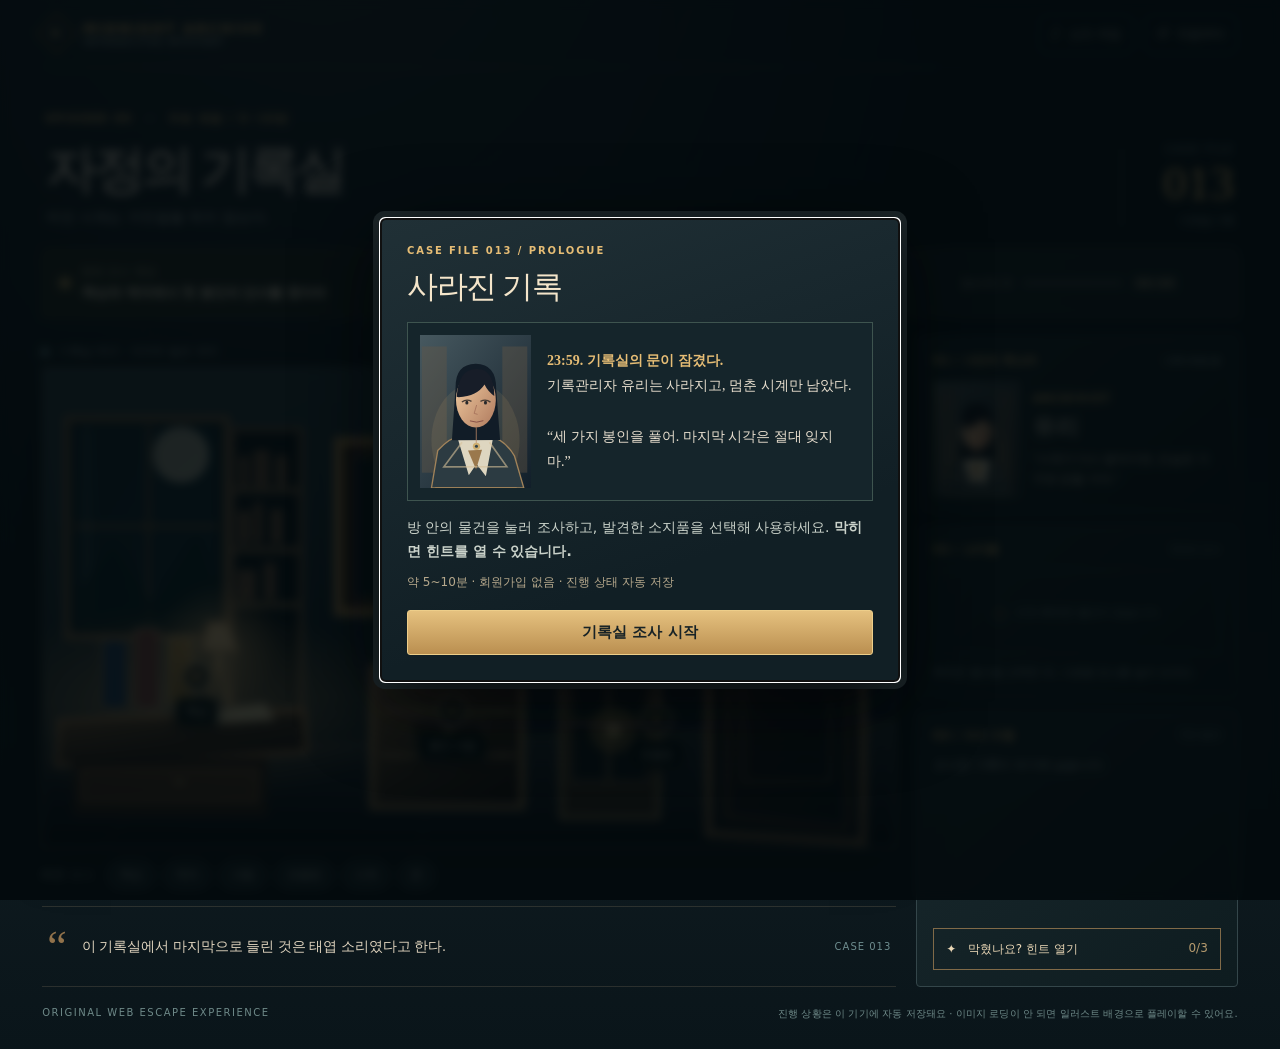
==== escape-playtest/index.html @ 30de6fba "Add isolated Midnight Archive escape-room public playtest" ====
<!doctype html>
<html lang="ko">
<head>
  <meta charset="utf-8">
  <meta name="viewport" content="width=device-width, initial-scale=1, viewport-fit=cover">
  <meta name="theme-color" content="#0b171d">
  <meta name="description" content="자정의 기록실 - 한국어 포인트 앤 클릭 미스터리 방탈출 웹게임 체험판">
  <title>자정의 기록실 | 0화 · 사라진 기록</title>
  <style>:root{--bg:#0b171d;--panel:#101e24;--panel2:#15262c;--line:#34464a;--line2:rgba(224,193,139,.21);--amber:#e6bd75;--amber2:#a47b44;--bone:#e7ddc9;--muted:#96a6a9;--red:#ac6352;--teal:#9abfbd;--serif:"Iowan Old Style","Noto Serif KR","Nanum Myeongjo",Georgia,serif;--sans:-apple-system,BlinkMacSystemFont,"Apple SD Gothic Neo","Noto Sans KR",system-ui,sans-serif}
*{box-sizing:border-box}html{background:var(--bg)}body{min-height:100vh;background:radial-gradient(ellipse at 25% -20%,#22303a 0%,transparent 50%),linear-gradient(180deg,#0b171d,#101c21 70%,#0a151a);color:var(--bone);font-family:var(--sans);margin:0;font-size:15px}button,input{font:inherit}button{cursor:pointer;-webkit-tap-highlight-color:transparent}button:focus-visible,input:focus-visible{outline:2px solid var(--amber);outline-offset:3px}button:disabled{opacity:.55;cursor:not-allowed}img{max-width:100%}a{color:var(--amber)}.game-shell{max-width:1510px;padding:0 clamp(14px,3.3vw,44px) 28px;margin:auto}.topbar{height:68px;display:flex;align-items:center;justify-content:space-between;border-bottom:1px solid rgba(220,190,141,.16)}.brand{display:flex;align-items:center;gap:12px;color:var(--amber);letter-spacing:.18em;font-weight:650;font-size:13px}.sigil{display:grid;place-items:center;width:29px;height:29px;border:1px solid var(--amber2);transform:rotate(45deg);font-size:17px}.sigil::first-letter{transform:rotate(-45deg)}.brand-text small{display:block;letter-spacing:.25em;font-size:8px;color:#9eaba9;margin-top:2px}.top-actions{display:flex;gap:10px}.quiet{color:#b2b5af;border:1px solid #32464b;background:transparent;border-radius:7px;padding:10px 12px}.quiet:hover{border-color:var(--amber2);color:#f5e6cb}.top-icon{font-size:14px}.top-icon span{margin-left:4px;font-size:12px}.headline{display:flex;justify-content:space-between;align-items:flex-end;padding:34px 4px 22px;gap:16px}.eyebrow,.tiny-label{font-size:10px;letter-spacing:.2em;color:var(--amber);font-weight:750}.eyebrow span{padding:0 7px;color:#6f7d7f}.headline h1{font:400 clamp(33px,4.1vw,56px)/1.28 var(--serif);letter-spacing:-.075em;margin:7px 0 6px;color:#f1e6d5}.subtitle{color:#adb6b4;letter-spacing:.02em;margin:0;font-size:14px}.case-id{min-width:113px;text-align:right;border-left:1px solid rgba(222,189,135,.25);padding-left:20px;line-height:1}.case-id span{display:block;letter-spacing:.2em;font-size:10px;color:var(--muted)}.case-id strong{font:400 47px/1 var(--serif);color:var(--amber);display:block;margin:5px 0}.case-id small{color:var(--muted);font-size:10px}.mission-bar{min-height:68px;border:1px solid rgba(222,188,129,.22);display:flex;justify-content:space-between;align-items:center;padding:13px 18px;gap:15px;background:linear-gradient(95deg,#283027cf,#17262bd1);border-radius:8px 8px 0 0}.mission-copy{display:flex;align-items:center;gap:13px}.pulse-dot{display:block;width:8px;height:8px;background:var(--amber);border-radius:50%;box-shadow:0 0 0 5px rgba(230,189,117,.12)}.mission-label{display:block;color:#c2b69e;letter-spacing:.1em;font-size:10px;margin-bottom:4px}.mission-copy strong{font-size:13px;font-weight:600;color:#ebdfcb}.progress-group{display:flex;gap:12px;align-items:center;min-width:258px;font-size:11px;color:#c7c3b7}.track{width:100px;height:4px;border-radius:4px;background:#455350;overflow:hidden}.track>div{height:100%;width:0;background:linear-gradient(90deg,#ad966d,#eac785);transition:width .6s}.timer{font:500 14px/1 var(--sans);font-variant-numeric:tabular-nums;color:#e0c99e}.game-layout{display:grid;grid-template-columns:minmax(0,1.86fr) minmax(280px,.7fr);gap:20px;margin-top:19px}.room-column{min-width:0}.room-topline{height:31px;display:flex;align-items:center;justify-content:space-between;letter-spacing:.04em;font-size:11px;color:#a0b2b1}.status-eye{display:inline-block;width:6px;height:6px;border-radius:100%;background:#83a6ab;margin-right:6px;box-shadow:0 0 7px #86b5b7}.desktop-hint{font-size:10px;color:#819293}.mobile-pan{display:none}.scene-viewport{width:100%;overflow:hidden;border:1px solid #56605a;box-shadow:0 16px 45px rgba(0,0,0,.27);background:#111b22;position:relative}.scene-canvas{width:100%;aspect-ratio:16/9;position:relative;background:#1e2c33}.room-art{width:100%;height:100%;object-fit:cover;display:block;filter:saturate(.86) contrast(1.03)}.scene-vignette{position:absolute;inset:0;background:linear-gradient(0deg,rgba(5,10,15,.30),transparent 27%),radial-gradient(ellipse at 50% 45%,transparent 36%,rgba(6,11,16,.24) 100%);pointer-events:none}.hotspot{position:absolute;left:var(--x);top:var(--y);transform:translate(-50%,-50%);display:flex;flex-direction:column;align-items:center;gap:8px;padding:10px;border:none;background:transparent;color:#fff;filter:drop-shadow(0 3px 6px #0a141a);min-width:78px}.hotspot-ring{display:block;width:27px;height:27px;border:1px solid rgba(255,243,212,.9);background:rgba(25,30,29,.5);box-shadow:0 0 0 6px rgba(230,189,117,.12),0 0 12px rgba(252,211,142,.27);border-radius:50%;position:relative;transition:all .2s}.hotspot-ring:after{content:"";position:absolute;inset:9px;border-radius:50%;background:var(--amber)}.hotspot:hover .hotspot-ring,.hotspot:focus-visible .hotspot-ring{transform:scale(1.18);box-shadow:0 0 0 9px rgba(230,189,117,.19),0 0 25px rgba(252,211,142,.3)}.hotspot-label{background:rgba(6,20,23,.86);color:#f1e6d5;border:1px solid rgba(224,194,153,.34);white-space:nowrap;border-radius:3px;padding:5px 9px;font-size:11px;letter-spacing:-.015em}.hotspot.solved .hotspot-ring:after{background:#8dc9b3}.hotspot.solved .hotspot-ring{border-color:#bce1c6}.quicklook{display:flex;align-items:center;gap:12px;padding:11px 0 3px;flex-wrap:wrap}.quicklook-title{font-size:11px;color:#91a5a4;letter-spacing:.08em;white-space:nowrap}.quick-buttons{display:flex;flex-wrap:wrap;gap:6px}.quick-buttons button{background:#1c2b31;border:1px solid #36494b;color:#c9d0c5;font-size:11px;padding:7px 13px;border-radius:30px}.quick-buttons button:hover,.quick-buttons button:focus-visible{background:#273b3e;color:var(--amber);border-color:#b39462}.narration{min-height:81px;margin-top:13px;border-top:1px solid rgba(209,180,135,.16);border-bottom:1px solid rgba(209,180,135,.16);display:flex;align-items:center;gap:15px;padding:14px 5px}.narration-symbol{font:44px var(--serif);align-self:center;color:#91724b;line-height:1}.narration p{flex:1;line-height:1.6;margin:0;font:14px/1.7 var(--serif);color:#e0d4be}.narration-tail{font-size:10px;color:#6e8d8f;letter-spacing:.1em;white-space:nowrap}.sidebar{display:flex;flex-direction:column;gap:12px;min-width:0}.side-card{border:1px solid var(--line);background:linear-gradient(140deg,rgba(26,42,47,.92),rgba(14,28,32,.92));padding:16px;border-radius:4px}.side-card-heading{display:flex;justify-content:space-between;align-items:center;gap:8px;color:var(--amber);font-size:11px;font-weight:650;letter-spacing:.06em;margin-bottom:13px}.side-card-heading>span:last-child{font-weight:400;font-size:10px;letter-spacing:0;color:#7f9697}.redacted{text-decoration:line-through}.portrait-row{display:flex;gap:13px;align-items:center}.portrait-row img{width:95px;height:115px;object-fit:cover;object-position:center 25%;border:1px solid #4b5e5a;filter:sepia(.12)}.portrait-copy{min-width:0}.portrait-copy h2{font:400 23px var(--serif);margin:5px 0 8px}.portrait-copy p{font:12px/1.6 var(--serif);margin:0;color:#c5bfaf}.inventory-slots{display:grid;grid-template-columns:repeat(3,minmax(0,1fr));gap:8px;min-height:84px}.empty-inventory{grid-column:1/-1;border:1px dashed #354950;min-height:64px;display:flex;align-items:center;justify-content:center;gap:8px;color:#7a9694;font-size:11px}.empty-inventory span{font-size:20px;color:#876f51}.item-card{min-height:75px;border-radius:3px;border:1px solid #425654;background:linear-gradient(135deg,#27383b,#192a31);color:#dbd5c4;display:flex;flex-direction:column;align-items:center;justify-content:center;gap:5px;padding:7px 4px;transition:.2s}.item-card.selected{background:linear-gradient(135deg,#5b4930,#3b352c);border-color:#deb66d;box-shadow:inset 0 0 0 1px #deb66d55}.item-card.used{opacity:.68}.item-icon{font-size:24px;line-height:1}.item-title{font-size:10px;white-space:nowrap;overflow:hidden;text-overflow:ellipsis;max-width:100%}.side-hint{font-size:11px;color:#8fa2a1;margin:11px 0 0;line-height:1.5}.notes-card{flex:1;display:flex;flex-direction:column}.notes-list{min-height:65px;max-height:190px;overflow-y:auto}.notes-list p{font-size:12px;line-height:1.6;margin:0 0 7px;color:#aeb8b3}.notes-list .note-line{display:flex;gap:6px;padding:6px 0;border-bottom:1px solid #283e40}.note-line>span{color:#d5ad6d}.empty-note{font-style:italic}.side-button{width:100%;background:transparent;color:#ead7b6;border:1px solid #806a48;font-size:12px;min-height:42px;text-align:left;padding:0 12px;margin-top:auto}.side-button:hover{background:#493f2d}.side-button span{float:right;color:#b69b6e}.bottom-note{display:flex;justify-content:space-between;gap:14px;color:#6e8988;font-size:10px;margin-top:20px;letter-spacing:.01em}.bottom-note span:first-child{white-space:nowrap;letter-spacing:.15em}.modal-shade{position:fixed;inset:0;z-index:30;background:rgba(2,8,11,.81);backdrop-filter:blur(5px);display:grid;place-items:center;padding:18px;animation:shading .17s ease-out}.modal-panel{position:relative;max-height:min(90vh,850px);overflow-y:auto;width:min(520px,100%);background:linear-gradient(160deg,#203036,#111f25 70%);border:1px solid #806b4b;box-shadow:0 20px 80px #020405c9,0 0 0 7px #1d272a;border-radius:5px;padding:26px}.modal-close{position:absolute;top:13px;right:14px;border:1px solid #50605d;background:#14242a;color:#e7dece;width:32px;height:32px;border-radius:3px;font-size:18px}.modal-kicker{color:var(--amber);font-size:10px;letter-spacing:.19em;text-transform:uppercase;font-weight:700;padding-right:30px}.modal-panel h2{font:400 31px/1.3 var(--serif);margin:11px 0 13px;color:#f4e5ca;letter-spacing:-.045em}.modal-body{line-height:1.75;font-size:14px;color:#cad2ca}.modal-body p{margin:9px 0}.modal-feature{border:1px solid #55615c;overflow:hidden;margin:14px 0 16px;background:#17252a;max-height:200px}.modal-feature img{width:100%;height:180px;object-fit:cover;display:block}.modal-text-art{margin:17px 0;border:1px solid rgba(223,191,139,.26);background:linear-gradient(140deg,#3b3c31,#182a2f);padding:18px}.code-strip{display:flex;gap:10px;align-items:center;justify-content:center;flex-wrap:wrap;margin:12px 0}.book{height:100px;width:66px;border-radius:3px 7px 7px 3px;box-shadow:inset -8px 0 #0003,3px 4px 6px #0006;display:flex;flex-direction:column;align-items:center;justify-content:center;gap:7px;color:#fff;font-weight:700}.book span{font-family:var(--serif);font-size:29px}.book small{font-size:12px}.book.blue{background:linear-gradient(95deg,#163a69,#315d8a)}.book.red{background:linear-gradient(95deg,#713d3a,#a36058)}.book.gold{background:linear-gradient(95deg,#9e7536,#c69b58)}.order-stamps{display:flex;justify-content:center;gap:14px;padding:8px 0}.order-stamps i{display:grid;place-items:center;border-radius:50%;width:62px;height:62px;border:3px double #ebce9e;background:#1b2e31;font-style:normal;color:#fff;font-size:24px}.order-stamps .stamp-blue{color:#83b4d8}.order-stamps .stamp-red{color:#d88d80}.order-stamps .stamp-gold{color:#efc778}.order-stamps strong{align-self:center;color:#d6b578}.evidence-line{font:18px/1.7 var(--serif);text-align:center;padding:15px 12px;border-left:2px solid #aa8453;margin:12px 0;background:#2b302b}.evidence-line em{font-style:normal;color:var(--amber)}.keypad-screen{padding:12px;background:#0b181c;border:1px solid #4a5e59;text-align:center;letter-spacing:.5em;font:30px/1 var(--sans);color:var(--amber);margin:19px auto;width:230px;font-variant-numeric:tabular-nums}.keypad{display:grid;grid-template-columns:repeat(3,70px);justify-content:center;gap:9px;margin:13px 0}.keypad button{height:53px;background:#243238;border:1px solid #4c5f5d;color:#f2e2bf;font:18px var(--sans);border-radius:3px}.keypad button:hover{background:#39483f;border-color:#ad956d}.keypad .key-secondary{color:#b6a48b;font-size:13px}.action-row{display:flex;gap:9px;margin-top:18px;flex-wrap:wrap}.action{background:linear-gradient(180deg,#e5c17f,#ba8f50);border:1px solid #edce8a;color:#182326;padding:12px 16px;border-radius:3px;font-weight:750;min-height:43px;flex:1}.action.secondary{background:transparent;color:#ead7b6;border-color:#8b7657;font-weight:500}.action:hover{filter:brightness(1.1)}.small-notice{font-size:12px;color:#b6a88c;line-height:1.6}.puzzle-feedback{min-height:27px;margin-top:13px;color:#df9588;font-size:13px;text-align:center}.clock-face{width:152px;height:152px;border-radius:100%;background:radial-gradient(#3f4640,#182629);margin:12px auto 14px;border:9px ridge #a58a58;display:grid;place-items:center;box-shadow:0 6px 20px #05090ac9}.clock-time{font:32px var(--serif);color:#f6e1af;font-variant-numeric:tabular-nums}.clock-controls{display:flex;gap:10px;justify-content:center}.clock-control{display:grid;grid-template-columns:38px 67px 38px;align-items:center;text-align:center;gap:5px;color:#dbcaae}.clock-control button{height:37px;border:1px solid #5f6559;background:#24363b;color:#f0d7a7;border-radius:3px}.clock-control label{display:block;font-size:11px;color:#b3bcb3}.badge-success{display:inline-block;background:#244e41;border:1px solid #688c78;color:#c8e3d0;padding:5px 10px;font-size:11px}.toast{position:fixed;z-index:60;bottom:clamp(12px,3vw,34px);left:50%;transform:translate(-50%,20px);opacity:0;pointer-events:none;max-width:90vw;padding:12px 18px;border:1px solid #d3b37a;background:#222f2e;color:#f5ead3;font-size:13px;box-shadow:0 10px 32px #0008;transition:opacity .25s,transform .25s;border-radius:4px;text-align:center}.toast.shown{opacity:1;transform:translate(-50%,0)}.intro-cover{display:flex;gap:16px;align-items:center;border:1px solid #3e544f;background:#15252b;padding:12px;margin:14px 0}.intro-cover img{width:111px;height:153px;object-fit:cover}.intro-cover p{margin:0;font:14px/1.8 var(--serif);color:#e7dece}.intro-cover strong{color:var(--amber)}.finish-hero{height:190px;width:100%;object-fit:cover;border:1px solid #7d6849}.finish-stats{display:flex;justify-content:space-around;border:1px solid #4d5e53;margin-top:15px;padding:17px 5px;gap:6px}.finish-stats div{text-align:center}.finish-stats strong{font:25px var(--serif);color:#efcf90;display:block}.finish-stats span{font-size:11px;color:#a4b8ae}.spark{position:fixed;top:-12px;width:7px;height:14px;background:#d8b777;z-index:99;pointer-events:none;animation:fall 2.4s linear forwards}@keyframes fall{from{transform:translateY(-20px) rotate(10deg);opacity:1}to{transform:translateY(105vh) rotate(480deg);opacity:0}}@keyframes shading{from{opacity:0}to{opacity:1}}
@media(max-width:1100px){.game-layout{grid-template-columns:1fr;gap:10px}.sidebar{display:grid;grid-template-columns:repeat(3,minmax(0,1fr))}.side-card{min-height:184px}.portrait-row{display:block}.portrait-row img{width:75px;height:82px;float:left;margin-right:9px}.notes-card .notes-list{max-height:120px}.side-button{margin-top:10px}.inventory-slots{grid-template-columns:repeat(2,minmax(0,1fr))}.mission-bar{padding:10px 13px}}
@media(max-width:680px){.game-shell{padding:0 12px 24px}.topbar{height:56px}.brand{font-size:10px;letter-spacing:.1em;gap:9px}.brand-text small{font-size:7px}.sigil{width:23px;height:23px}.quiet{padding:8px}.top-icon span{display:none}.headline{padding:22px 3px 17px}.headline h1{font-size:37px}.subtitle{font-size:12px}.case-id{min-width:65px;padding-left:9px}.case-id strong{font-size:35px}.case-id span{font-size:8px}.case-id small{font-size:9px}.mission-bar{align-items:flex-start;flex-wrap:wrap}.progress-group{width:100%;min-width:0;justify-content:flex-end;gap:9px}.track{flex:1}.mission-copy strong{font-size:12px}.room-topline{font-size:10px;padding-bottom:5px}.mobile-pan{display:block;text-align:right;max-width:44%;font-size:9px;color:var(--amber)}.desktop-hint{display:none}.scene-viewport{overflow-x:auto;overscroll-behavior-x:contain;scrollbar-color:#786445 #263438}.scene-canvas{width:780px;min-width:780px}.hotspot-label{font-size:11px}.quicklook{align-items:flex-start}.quick-buttons{gap:5px}.quick-buttons button{padding:7px 10px}.narration p{font-size:13px}.narration-tail{display:none}.sidebar{display:block}.side-card{margin-top:11px;min-height:0}.portrait-row{display:flex}.portrait-row img{width:81px;height:93px;float:none;margin-right:0}.inventory-slots{grid-template-columns:repeat(4,minmax(0,1fr));min-height:68px}.item-card{min-height:69px}.modal-panel{padding:21px 18px;max-height:92vh}.modal-panel h2{font-size:27px}.intro-cover img{width:90px;height:126px}.bottom-note{display:block;font-size:10px;line-height:1.8}.bottom-note span{display:block}.hotspot{min-width:75px}}
@media(max-width:370px){.headline h1{font-size:33px}.case-id strong{font-size:31px}.quicklook-title{display:none}.clock-control{grid-template-columns:30px 45px 30px}.clock-controls{gap:3px}.clock-control button{height:32px}}
@media(prefers-reduced-motion:reduce){*,*:before,*:after{transition:none!important;animation:none!important}}
</style>
</head>
<body>
 <div id="app" class="game-shell">
  <header class="topbar">
   <div class="brand"><span class="sigil">✳</span><span class="brand-text">MIDNIGHT ARCHIVE <small>INTERACTIVE MYSTERY</small></span></div>
   <div class="top-actions">
    <button class="quiet top-icon" id="sound-toggle" title="효과음 켜기/끄기" aria-label="효과음 켜기/끄기">♪ <span>소리 켜짐</span></button>
    <button class="quiet top-icon" id="restart-btn" title="처음부터" aria-label="처음부터 다시 하기">↺ <span>처음부터</span></button>
   </div>
  </header>
  <main>
   <div class="headline">
    <div class="heading-copy"><p class="eyebrow">EPISODE 00 <span>—</span> 무료 체험 / 5~10분</p><h1>자정의 기록실</h1><p class="subtitle">꺼진 시계는 거짓말을 하지 않는다.</p></div>
    <div class="case-id"><span>CASE FILE</span><strong>013</strong><small>미해결 기록</small></div>
   </div>
   <div class="mission-bar"><div class="mission-copy"><span class="pulse-dot"></span><div><span class="mission-label">현재 조사 목표</span><strong id="mission">책상과 액자에서 첫 봉인의 단서를 찾아라</strong></div></div><div class="progress-group"><span id="stage-progress">조사 0 / 3</span><div class="track"><div id="track-fill"></div></div><span id="timer" class="timer">00:00</span></div></div>
   <section class="game-layout" aria-label="탐색 화면">
    <div class="room-column">
     <div class="room-topline"><span><i class="status-eye"></i> 기록실 013 · 마지막 발견 위치</span><span class="mobile-pan">← 화면을 옆으로 밀어 살펴봐요 →</span><span class="desktop-hint">물건을 선택해 조사하세요</span></div>
     <div class="scene-viewport" id="scene-viewport" tabindex="0" aria-label="기록실을 좌우로 움직여 조사하는 장면">
      <div class="scene-canvas" id="scene-canvas">
       <img id="scene-art" class="room-art" src="[data-uri]" alt="책상, 액자, 서랍, 진열장, 벽시계와 잠긴 문이 있는 밤의 기록실">
       <div class="scene-vignette"></div>
       <button class="hotspot" style="--x:18%;--y:68%" data-hotspot="desk" title="책상 조사" aria-label="책상 조사"><span class="hotspot-ring"></span><span class="hotspot-label">책상</span></button>
       <button class="hotspot" style="--x:48%;--y:29%" data-hotspot="painting" title="액자 조사" aria-label="액자 조사"><span class="hotspot-ring"></span><span class="hotspot-label">액자</span></button>
       <button class="hotspot" style="--x:48%;--y:75%" data-hotspot="safe" title="잠긴 서랍 조사" aria-label="잠긴 서랍 조사"><span class="hotspot-ring"></span><span class="hotspot-label">봉인 서랍</span></button>
       <button class="hotspot" style="--x:72%;--y:77%" data-hotspot="cabinet" title="진열장 조사" aria-label="진열장 조사"><span class="hotspot-ring"></span><span class="hotspot-label">진열장</span></button>
       <button class="hotspot" style="--x:72%;--y:28%" data-hotspot="clock" title="멈춘 시계 조사" aria-label="멈춘 시계 조사"><span class="hotspot-ring"></span><span class="hotspot-label">벽시계</span></button>
       <button class="hotspot door-hotspot" style="--x:92%;--y:61%" data-hotspot="door" title="잠긴 문 조사" aria-label="잠긴 문 조사"><span class="hotspot-ring"></span><span class="hotspot-label">출구</span></button>
      </div>
     </div>
     <div class="quicklook" aria-label="조사할 위치"><span class="quicklook-title">빠른 조사</span><div class="quick-buttons"><button data-hotspot="desk">책상</button><button data-hotspot="painting">액자</button><button data-hotspot="safe">서랍</button><button data-hotspot="cabinet">진열장</button><button data-hotspot="clock">시계</button><button data-hotspot="door">문</button></div></div>
     <div class="narration"><span class="narration-symbol">“</span><p id="narration-text">이 기록실에서 마지막으로 들린 것은 태엽 소리였다고 한다.</p><span class="narration-tail">CASE 013</span></div>
    </div>
    <aside class="sidebar">
     <section class="side-card profile-card"><div class="side-card-heading"><span>01 / 사건의 목소리</span><span class="redacted">기록 복원 중</span></div><div class="portrait-row"><img id="character-art" src="[data-uri]" alt="기록관리자 유리의 초상"><div class="portrait-copy"><span class="tiny-label">ARCHIVIST</span><h2>유리</h2><p>“시계가 다시 움직이면, 진실은 거꾸로 읽힐 거야.”</p></div></div></section>
     <section class="side-card inventory-card"><div class="side-card-heading"><span>02 / 소지품</span><span id="inventory-count">0개의 단서</span></div><div id="inventory" class="inventory-slots"><div class="empty-inventory"><span>◇</span> 아직 획득한 물건이 없습니다.</div></div><p class="side-hint">획득한 물건을 선택한 뒤, 사용할 장소를 눌러 보세요.</p></section>
     <section class="side-card notes-card"><div class="side-card-heading"><span>03 / 수사 수첩</span><span id="clue-count">0건 발견</span></div><div id="notes" class="notes-list"><p class="empty-note">조사한 기록이 여기에 남습니다.</p></div><button class="side-button" id="hint-btn">✦ &nbsp; 막혔나요? 힌트 열기 <span id="hint-count">0/3</span></button></section>
    </aside>
   </section>
   <footer class="bottom-note"><span>ORIGINAL WEB ESCAPE EXPERIENCE</span><span>진행 상황은 이 기기에 자동 저장돼요 · 이미지 로딩이 안 되면 일러스트 배경으로 플레이할 수 있어요.</span></footer>
  </main>
 </div>
 <div id="modal-root" aria-live="polite"></div>
 <div id="toast" class="toast" role="status"></div>
 <script>(() => {
  'use strict';
  const REMOTE_ART = {
    room: 'https://d8j0ntlcm91z4.cloudfront.net/user_3IDBI0waiBn60lYtWWKmKzM268s/hf_20261013_154311_1c7ff573-3c4a-4067-8f49-9b9f54f9fd44.png',
    yuri: 'https://d8j0ntlcm91z4.cloudfront.net/user_3IDBI0waiBn60lYtWWKmKzM268s/hf_20261013_154311_5954b0c7-ab64-458d-91f1-7ae7ff81410f.png',
    items: 'https://d8j0ntlcm91z4.cloudfront.net/user_3IDBI0waiBn60lYtWWKmKzM268s/hf_20261013_154312_156f0270-cfe8-4b0a-93c1-8d48a6ebaef4.png',
    ending: 'https://d8j0ntlcm91z4.cloudfront.net/user_3IDBI0waiBn60lYtWWKmKzM268s/hf_20261013_154312_a9707b66-f04a-4e0b-b9d0-1c48ddf4eb2e.png'
  };
  const FALLBACK_ART = {room:'[data-uri]',yuri:'[data-uri]',items:'[data-uri]',ending:'[data-uri]'};
  const ITEM_META = {
    key: {label:'은빛 열쇠',symbol:'⚿',description:'좁은 열쇠 구멍에 맞을 것 같은 오래된 열쇠.'},
    note: {label:'찢긴 기록지',symbol:'▤',description:'“멈춘 시각 — 11시 40분”이라고 적힌 기록.'},
    gear: {label:'시계 태엽',symbol:'⚙',description:'벽시계에서 빠진 작은 황동 태엽.'},
    tape: {label:'역행 테이프',symbol:'◈',description:'“마지막 시각을 거꾸로 읽어라.”라는 목소리.'}
  };
  const STORAGE = 'midnight_archive_ep00_v1';
  const makeState = () => ({started:false,startedAt:0,finishedAt:0,safeSolved:false,cabinetOpen:false,gearInstalled:false,clockSolved:false,doorOpen:false,items:[],selected:'',clues:[],hints:0,errors:0,clicks:0,sound:true});
  const allowed = new Set(Object.keys(ITEM_META));
  let state = makeState(), currentDialog = null, currentCode='', clockHour=10, clockMinute=20, toastHandle=0;
  const $ = id => document.getElementById(id);
  const safeLoad = () => { try { const raw = JSON.parse(localStorage.getItem(STORAGE)||'null'); if(raw && typeof raw === 'object') {state={...makeState(),...raw};state.items=Array.isArray(raw.items)?raw.items.filter(v=>allowed.has(v)):[];state.clues=Array.isArray(raw.clues)?raw.clues.filter(v=>v&&typeof v.label==='string'&&typeof v.detail==='string'):[];state.selected=allowed.has(raw.selected)?raw.selected:'';} }catch(e){state=makeState();} };
  const save = () => { try {localStorage.setItem(STORAGE,JSON.stringify(state));}catch(e){ /* private browsing */ } };
  const play = (freq=610,len=.075,kind='sine') => { if(!state.sound)return;try{const A=window.AudioContext||window.webkitAudioContext;if(!A)return;const ctx=new A();const osc=ctx.createOscillator(),vol=ctx.createGain();osc.type=kind;osc.frequency.setValueAtTime(freq,ctx.currentTime);vol.gain.setValueAtTime(.0001,ctx.currentTime);vol.gain.exponentialRampToValueAtTime(.07,ctx.currentTime+.012);vol.gain.exponentialRampToValueAtTime(.0001,ctx.currentTime+len);osc.connect(vol);vol.connect(ctx.destination);osc.start();osc.stop(ctx.currentTime+len+.02);osc.onended=()=>ctx.close();}catch(e){} };
  const vib = (n=22) => {try{if(navigator.vibrate)navigator.vibrate(n);}catch(e){}};
  const toast = (message) => {const el=$('toast');el.textContent=message;el.classList.add('shown');clearTimeout(toastHandle);toastHandle=setTimeout(()=>el.classList.remove('shown'),2600);};
  const addItem = key => {if(!state.items.includes(key)){state.items.push(key);save();render();}};
  const addClue = (label,detail) => {if(!state.clues.some(c=>c.label===label)){state.clues.push({label,detail});save();render();}};
  const stage = () => Number(state.safeSolved)+Number(state.clockSolved)+Number(state.doorOpen);
  const mission = () => state.doorOpen?'탈출 성공 · 다음 사건을 기다려 주세요': !state.safeSolved?'책상과 액자에서 첫 봉인의 단서를 찾아라':!state.cabinetOpen?'은빛 열쇠로 진열장을 열어라':!state.clockSolved?'태엽을 끼우고 멈춘 시각을 되돌려라':'시간을 거꾸로 읽고 출구의 암호를 입력하라';
  const elapsedSeconds=()=>state.startedAt?Math.max(0,Math.floor(((state.doorOpen?state.finishedAt:Date.now())-state.startedAt)/1000)):0;
  const fmt=(seconds)=>`${String(Math.floor(seconds/60)).padStart(2,'0')}:${String(seconds%60).padStart(2,'0')}`;
  function render(){
    $('mission').textContent=mission();$('stage-progress').textContent=`조사 ${stage()} / 3`;$('track-fill').style.width=stage()*100/3+'%';$('timer').textContent=fmt(elapsedSeconds());
    $('inventory-count').textContent=state.items.length+'개의 단서';$('clue-count').textContent=state.clues.length+'건 발견';$('hint-count').textContent=state.hints+'/3';
    $('sound-toggle').innerHTML=state.sound?'♪ <span>소리 켜짐</span>':'♩ <span>소리 꺼짐</span>';
    $('inventory').innerHTML=state.items.length?state.items.map(k=>`<button class="item-card ${state.selected===k?'selected':''} ${used(k)?'used':''}" data-item="${k}" aria-pressed="${state.selected===k?'true':'false'}" title="${ITEM_META[k].description}"><span class="item-icon" aria-hidden="true">${ITEM_META[k].symbol}</span><span class="item-title">${ITEM_META[k].label}</span></button>`).join(''):'<div class="empty-inventory"><span>◇</span> 아직 획득한 물건이 없습니다.</div>';
    $('notes').innerHTML=state.clues.length?state.clues.map((clue,i)=>`<p class="note-line"><span>${String(i+1).padStart(2,'0')}</span><span><b>${escapeHtml(clue.label)}</b><br>${escapeHtml(clue.detail)}</span></p>`).join(''):'<p class="empty-note">조사한 기록이 여기에 남습니다.</p>';
    document.querySelectorAll('.hotspot').forEach(b=>{b.classList.toggle('solved',(b.dataset.hotspot==='safe'&&state.safeSolved)||(b.dataset.hotspot==='cabinet'&&state.cabinetOpen)||(b.dataset.hotspot==='clock'&&state.clockSolved)||(b.dataset.hotspot==='door'&&state.doorOpen));});
    if(state.doorOpen){$('scene-art').src=FALLBACK_ART.ending;loadRemote('ending',$('scene-art'));document.querySelectorAll('.hotspot').forEach(b=>b.hidden=true);}
  }
  function used(k){return (k==='key'&&state.cabinetOpen)||(k==='gear'&&state.gearInstalled);}
  const escapeHtml = s=>String(s).replace(/[&<>"']/g,c=>({'&':'&amp;','<':'&lt;','>':'&gt;','"':'&quot;',"'":'&#39;'}[c]));
  function narration(message){$('narration-text').textContent=message;}
  function loadRemote(type,tag){
    const url=REMOTE_ART[type];if(!url||!tag)return;
    const img=new Image();img.onload=()=>{if(tag.isConnected){tag.src=url;tag.dataset.artSource='higgsfield';}};img.onerror=()=>{tag.dataset.artSource='fallback';};img.src=url;
  }
  function dialog({kicker='',title='',body='',buttons=[],handle=null,lockClose=false}){
    currentDialog=handle;
    const actions=buttons.map(b=>`<button class="action ${b.secondary?'secondary':''}" data-dialog-action="${escapeHtml(b.id)}">${escapeHtml(b.label)}</button>`).join('');
    $('modal-root').innerHTML=`<div class="modal-shade" role="presentation"><div class="modal-panel" role="dialog" aria-modal="true" aria-label="${escapeHtml(title)}" tabindex="-1">${lockClose?'':'<button class="modal-close" data-dialog-action="close" aria-label="닫기">×</button>'}<div class="modal-kicker">${kicker}</div><h2>${title}</h2><div class="modal-body">${body}</div>${actions?'<div class="action-row">'+actions+'</div>':''}</div></div>`;
    $('modal-root').dataset.lockClose=lockClose?'1':'0';
    $('modal-root').querySelector('.modal-panel').focus({preventScroll:true});
  }
  const closeDialog =()=>{if($('modal-root').dataset.lockClose==='1')return;$('modal-root').innerHTML='';currentDialog=null;};
  function successInfo(title,body,narrative){dialog({kicker:'EVIDENCE ACQUIRED',title,body,buttons:[{id:'close',label:'조사 계속하기'}]});narration(narrative);play(740,.14);setTimeout(()=>play(980,.17),115);vib([30,20,35]);render();}
  function inspect(place){if(!state.started){showIntro();return;}if(state.doorOpen){showEnding();return;}state.clicks++;save();play(475,.045);
    switch(place){case 'desk':inspectDesk();break;case 'painting':inspectPainting();break;case 'safe':inspectSafe();break;case 'cabinet':inspectCabinet();break;case 'clock':inspectClock();break;case 'door':inspectDoor();break;}
  }
  function inspectDesk(){addClue('색이 다른 책 세 권','파랑 4 · 빨강 2 · 금색 7');narration('책마다 작은 숫자가 하나씩 찍혀 있다. 하지만 순서는 알 수 없다.');dialog({kicker:'EVIDENCE 01 / OAK DESK',title:'낡은 책상',body:`<p>유리가 마지막으로 정리한 책 세 권. 책등에 색과 숫자가 새겨져 있다.</p><div class="modal-text-art"><div class="code-strip"><div class="book blue"><small>파랑</small><span>4</span></div><div class="book red"><small>빨강</small><span>2</span></div><div class="book gold"><small>금색</small><span>7</span></div></div></div><p class="small-notice">“숫자 자체보다 읽는 순서가 중요해.” — 유리의 메모</p>`,buttons:[{id:'close',label:'기억해 두기'}]});}
  function inspectPainting(){addClue('푸른 나방 액자의 색 순서','파랑 → 빨강 → 금색');narration('그림의 뒷면에는 세 가지 색으로 찍힌 봉인 표시가 보인다.');dialog({kicker:'EVIDENCE 02 / FRAMED MOTH',title:'달빛 아래의 나방',body:`<p>액자의 뒷면에 칠해진 작은 인장 셋. 왼쪽에서 오른쪽으로 정렬되어 있다.</p><div class="modal-text-art"><div class="order-stamps"><i class="stamp-blue">◈</i><strong>›</strong><i class="stamp-red">✦</i><strong>›</strong><i class="stamp-gold">☾</i></div><p style="text-align:center;color:#b9b5a6;font-size:12px">푸른 인장 → 붉은 인장 → 금빛 인장</p></div><p>숫자가 적힌 책과 이 순서에는 어떤 관계가 있을까?</p>`,buttons:[{id:'close',label:'방으로 돌아가기'}]});}
  function inspectSafe(){if(state.safeSolved){dialog({kicker:'OPENED / SEALED DRAWER',title:'열린 봉인 서랍',body:`<div class="modal-feature"><img class="enhance-items" src="${FALLBACK_ART.items}" alt="오래된 열쇠와 시계 부품"></div><p>서랍에서 가져온 기록에는 다음 문장이 남아 있다.</p><div class="evidence-line">“멈춘 시각 <em>11시 40분</em>. 태엽이 사라졌다.”</div>`,buttons:[{id:'close',label:'닫기'}]});attachImage('items','.enhance-items');return;}showKeypad('safe');}
  function inspectCabinet(){if(!state.safeSolved){narration('진열장의 열쇠 구멍에 얇은 금속이 걸린 흔적이 있다.');dialog({kicker:'LOCKED / DISPLAY CASE',title:'잠긴 유리 진열장',body:'<p>얇은 자물쇠로 잠겨 있다. 어딘가에서 맞는 열쇠를 찾아야 한다.</p>',buttons:[{id:'close',label:'돌아가기'}]});return;}
    if(!state.cabinetOpen){if(state.selected!=='key'){narration('가진 열쇠를 먼저 선택해야 진열장을 열 수 있다.');dialog({kicker:'ITEM REQUIRED',title:'열쇠가 필요해',body:'<p>열쇠는 있지만 그냥 쥐고 있어서는 열리지 않는다.</p><p><b>소지품에서 「은빛 열쇠」를 선택한 뒤 진열장을 다시 눌러 봐.</b></p>',buttons:[{id:'close',label:'소지품 확인하기'}]});return;}
      state.cabinetOpen=true;state.selected='';addItem('gear');addClue('진열장의 태엽','시계에서 분리된 작은 황동 태엽');save();successInfo('유리 진열장이 열렸다','<div class="modal-feature"><img class="enhance-items" src="'+FALLBACK_ART.items+'" alt="황동 태엽과 열쇠"></div><p>진열장 안쪽에 <b>황동 태엽</b>이 들어 있었다. 벽에 걸린 낡은 시계에 맞아 보인다.</p><p class="small-notice">태엽을 선택한 뒤 벽시계를 조사해 보자.</p>','자물쇠가 짧게 울리며 풀렸다. 안에는 벽시계에서 빠진 태엽이 놓여 있다.');attachImage('items','.enhance-items');return;}
    dialog({kicker:'OPEN / DISPLAY CASE',title:'빈 진열장',body:'<p>열쇠로 자물쇠를 풀었다. 안에 있던 태엽은 소지품으로 옮겼다.</p>',buttons:[{id:'close',label:'닫기'}]});
  }
  function inspectClock(){if(!state.safeSolved){dialog({kicker:'FROZEN TIME',title:'멈춘 벽시계',body:'<p>시계 바늘은 움직이지 않는다. 아래쪽 태엽을 끼우는 부분이 비어 있다.</p><p class="small-notice">서랍과 진열장에 뭔가 있을 것 같다.</p>',buttons:[{id:'close',label:'돌아가기'}]});return;}
    if(!state.cabinetOpen){dialog({kicker:'MISSING PART',title:'태엽이 빠진 벽시계',body:'<p>유리의 기록에 <b>11시 40분</b>이라고 쓰여 있다. 하지만 시계는 태엽 없이는 움직이지 않는다.</p>',buttons:[{id:'close',label:'돌아가기'}]});return;}
    if(state.clockSolved){dialog({kicker:'RESTORED CLOCK',title:'11시 40분',body:'<p>작동을 되찾은 시계 안에서 녹음 테이프를 회수했다.</p><div class="evidence-line">“문은 마지막 시각을 <em>거꾸로</em> 읽는 사람에게 열린다.”</div>',buttons:[{id:'close',label:'닫기'}]});return;}
    if(!state.gearInstalled&&state.selected!=='gear'){dialog({kicker:'ITEM REQUIRED',title:'태엽을 끼워야 해',body:'<p>진열장에서 태엽을 가져왔어. <b>소지품의 「시계 태엽」을 선택</b>한 뒤 시계를 눌러 장착하자.</p>',buttons:[{id:'close',label:'돌아가기'}]});return;}
    if(!state.gearInstalled){state.gearInstalled=true;state.selected='';save();toast('태엽을 장착했다. 기록지의 시각으로 맞춰보자.');play(680,.18,'triangle');}showClock();
  }
  function inspectDoor(){if(state.doorOpen){showEnding();return;}showKeypad('door');}
  function showKeypad(kind){const safe=kind==='safe';currentCode='';
    const pad=`<div class="keypad-screen" data-code-display aria-label="암호 입력 상태">${'—'.repeat(safe?3:4)}</div><div class="keypad">${[1,2,3,4,5,6,7,8,9,'CLR',0,'⌫'].map(k=>`<button data-dialog-action="digit:${k}" aria-label="${k==='CLR'?'전체 지우기':k==='⌫'?'한 자리 지우기':k}">${k}</button>`).join('')}</div><div class="puzzle-feedback" id="puzzle-feedback" role="status"></div>`;
    const intro=safe?'<p>서랍에는 세 자리 봉인 장치가 달려 있다. <b>책의 숫자와 액자 색 순서</b>를 조합해 보자.</p>':'<p>철문에는 네 자리 숫자 자물쇠가 있다. 문 아래에는 이렇게 새겨져 있다.</p><div class="evidence-line">“끝으로 향하는 숫자는 <em>역순</em>으로 읽는다.”</div>';
    dialog({kicker:safe?'LOCK 01 / DRAWER':'LOCK 03 / EXIT',title:safe?'세 자리 봉인':'잠긴 출구',body:intro+pad,buttons:[{id:'submit-code',label:'봉인 해제 시도'},{id:'close',label:'뒤로',secondary:true}],handle:(act)=>{
      if(act.startsWith('digit:')){const k=act.slice(6);if(k==='CLR')currentCode='';else if(k==='⌫')currentCode=currentCode.slice(0,-1);else if(currentCode.length<(safe?3:4))currentCode+=k;updateCode(safe?3:4);play(440,.035);return;}
      if(act==='submit-code'){if(currentCode.length!==(safe?3:4)){feedback('필요한 숫자를 모두 입력해 주세요.');return;}if(currentCode===(safe?'427':'0411')){
        if(safe){state.safeSolved=true;addItem('key');addItem('note');addClue('찢긴 기록지','멈춘 시각 — 11시 40분');save();successInfo('첫 번째 봉인 해제',`<div class="modal-feature"><img class="enhance-items" src="${FALLBACK_ART.items}" alt="열쇠와 오래된 기록 카드"></div><p>서랍에서 <b>은빛 열쇠</b>와 찢긴 기록지를 발견했다.</p><div class="evidence-line">“멈춘 시각 — <em>11시 40분</em>.”</div><p class="small-notice">열쇠를 사용하면 다른 곳도 열 수 있을 것 같다.</p>`,'서랍 안쪽에서 금속이 스치는 소리가 난다. 열쇠와 찢긴 기록지가 놓여 있다.');attachImage('items','.enhance-items');}
        else if(!state.clockSolved){feedback('바로 탈출할 수는 없다. 먼저 멈춘 시계의 기록을 복구하자.');return;}
        else {state.doorOpen=true;state.finishedAt=Date.now();save();play(880,.3);setTimeout(()=>play(1174,.23),130);vib([40,30,80]);render();confetti();showEnding();}
      }else{state.errors++;save();feedback(safe?'숫자가 맞지 않는다. 색의 순서를 다시 확인해 보자.':'문이 잠잠하다. 마지막 시각을 반대로 읽어 봐.');play(240,.16,'sawtooth');vib(70);}return;}
    }});
  }
  function updateCode(n){const el=document.querySelector('[data-code-display]');if(el)el.textContent=currentCode.padEnd(n,'—');const fb=$('puzzle-feedback');if(fb)fb.textContent='';}
  function feedback(t){const e=$('puzzle-feedback');if(e)e.textContent=t;else toast(t);}
  function showClock(){dialog({kicker:'LOCK 02 / STOPPED CLOCK',title:'멈춘 시간을 되돌려라',body:`<p>태엽이 다시 움직이기 시작한다. <b>찢긴 기록지에 남은 시각</b>으로 바늘을 맞춰야 한다.</p><div class="clock-face"><span class="clock-time" data-clock-display>10:20</span></div><div class="clock-controls"><div class="clock-control"><button data-dialog-action="hour:-1">−</button><div><label>시</label><b data-clock-hour>10</b></div><button data-dialog-action="hour:1">+</button></div><div class="clock-control"><button data-dialog-action="minute:-1">−</button><div><label>분</label><b data-clock-minute>20</b></div><button data-dialog-action="minute:1">+</button></div></div><div class="puzzle-feedback" id="puzzle-feedback"></div>`,buttons:[{id:'set-clock',label:'이 시각으로 태엽 감기'},{id:'close',label:'나중에',secondary:true}],handle:act=>{
     if(act.startsWith('hour:')){clockHour=(clockHour+Number(act.split(':')[1])+12)%12;if(clockHour===0)clockHour=12;updateClock();play(520,.06);return;}
     if(act.startsWith('minute:')){clockMinute=(clockMinute+Number(act.split(':')[1])*10+60)%60;updateClock();play(500,.06);return;}
     if(act==='set-clock'){if(clockHour===11&&clockMinute===40){state.clockSolved=true;addItem('tape');addClue('역행 테이프','“마지막 시각을 거꾸로 읽어라.”');save();successInfo('시간을 되찾았다','<p>딸깍, 딸깍. 11시 40분에 맞춘 순간 시계 뒤판이 열리며 오래된 녹음 테이프가 떨어졌다.</p><div class="evidence-line">“출구의 암호는 멈춘 시간 <em>11:40</em>을 <em>뒤집어</em> 읽는다.”</div><p class="small-notice">네 자리 숫자를 입력할 수 있는 출구를 찾아보자.</p>','시계가 다시 움직인다. “시간을 거꾸로.” 테이프에 남은 유리의 목소리다.');}
     else {state.errors++;save();feedback('틀린 시각이다. 찢긴 기록지의 숫자를 다시 확인해 봐.');play(245,.16,'sawtooth');}return;}
    }});updateClock();}
  function updateClock(){const str=`${String(clockHour).padStart(2,'0')}:${String(clockMinute).padStart(2,'0')}`;const a=document.querySelector('[data-clock-display]');if(a)a.textContent=str;const b=document.querySelector('[data-clock-hour]');if(b)b.textContent=String(clockHour).padStart(2,'0');const c=document.querySelector('[data-clock-minute]');if(c)c.textContent=String(clockMinute).padStart(2,'0');const e=$('puzzle-feedback');if(e)e.textContent='';}
  function hint(){if(!state.started){showIntro();return;}if(state.hints>=3){dialog({kicker:'ALL HINTS USED',title:'힌트를 모두 사용했어',body:'<p>수사 수첩과 소지품을 다시 확인해 보자. 정답을 추측할 필요 없이 모두 기록실 안에 있어.</p>',buttons:[{id:'close',label:'계속 도전'}]});return;}const n=state.hints+1;const h= !state.safeSolved?['책상 숫자는 세 권의 책등에 있어. 액자는 숫자를 읽을 순서를 보여줘.','액자 순서대로 파랑 → 빨강 → 금색 책의 숫자를 읽어봐.','봉인 서랍의 정답은 427이야.'][n-1]:!state.cabinetOpen?['서랍에서 얻은 열쇠를 진열장에 써보자.','오른쪽 소지품에서 은빛 열쇠를 누르고, 진열장을 선택해.','열쇠를 선택한 다음 오른쪽 아래 진열장을 터치하면 열려.'][n-1]:!state.clockSolved?['태엽을 벽시계에 끼운 다음 기록지의 시간을 맞춰야 해.','소지품에서 시계 태엽을 선택하고 벽시계를 터치해.','시계를 11시 40분에 맞춰.'][n-1]:['문 아래에는 숫자를 역순으로 읽으라는 문장이 있어.','기록된 멈춘 시각 11:40에서 콜론을 없애고 뒤집어봐.','최종 문 암호는 0411이야.'][n-1];
  dialog({kicker:`HINT ${n} / 3`,title:'한 번 더 살펴볼까?',body:`<p>힌트 ${n}개째를 사용하면 다음 단서를 확인할 수 있어.</p><div class="evidence-line">${h}</div>`,buttons:[{id:'consume-hint',label:'이 힌트 사용하기'},{id:'close',label:'아직 직접 해볼래',secondary:true}],handle:act=>{if(act==='consume-hint'){state.hints++;save();render();closeDialog();toast(h);narration(h);}}});}
  function attachImage(type,selector){const img=document.querySelector(selector);if(img)loadRemote(type,img);}
  function showIntro(){dialog({kicker:'CASE FILE 013 / PROLOGUE',title:'사라진 기록',body:`<div class="intro-cover"><img id="intro-yuri" src="${FALLBACK_ART.yuri}" alt="기록관리자 유리"><p><strong>23:59. 기록실의 문이 잠겼다.</strong><br>기록관리자 유리는 사라지고, 멈춘 시계만 남았다.<br><br>“세 가지 봉인을 풀어. 마지막 시각은 절대 잊지 마.”</p></div><p>방 안의 물건을 눌러 조사하고, 발견한 소지품을 선택해 사용하세요. <b>막히면 힌트를 열 수 있습니다.</b></p><p class="small-notice">약 5~10분 · 회원가입 없음 · 진행 상태 자동 저장</p>`,buttons:[{id:'begin',label:'기록실 조사 시작'}],lockClose:true,handle:act=>{if(act==='begin'){state.started=true;state.startedAt=Date.now();save();$('modal-root').dataset.lockClose='0';closeDialog();narration('기록실 문이 뒤에서 잠겼다. 책상과 액자에서부터 시작하자.');render();play(690,.18);}}});attachImage('yuri','#intro-yuri');}
  function showEnding(){dialog({kicker:'ESCAPE COMPLETE / CASE 013',title:'문이 열렸다',body:`<img id="ending-art" class="finish-hero" src="${FALLBACK_ART.ending}" alt="문이 열리면서 드러난 비밀 관측실"><p><span class="badge-success">탈출 성공</span> &nbsp;철문 너머엔 천문 관측실이 있었다. 유리가 남긴 종이학에는 한 문장이 쓰여 있다.</p><div class="evidence-line">“진짜 사건은 <em>시계가 멈춘 뒤</em> 시작됐다.”</div><div class="finish-stats"><div><strong>${fmt(elapsedSeconds())}</strong><span>탈출 시간</span></div><div><strong>${state.hints}</strong><span>사용한 힌트</span></div><div><strong>${state.errors}</strong><span>틀린 시도</span></div></div><p class="small-notice">무료 체험 0화는 여기까지. 본편 제작 전 재미와 난도를 시험하는 시제품입니다.</p>`,buttons:[{id:'restart-from-end',label:'처음부터 다시 도전'},{id:'close',label:'기록실 보기',secondary:true}],handle:act=>{if(act==='restart-from-end'){confirmReset(true);}if(act==='close'){closeDialog();}},lockClose:false});attachImage('ending','#ending-art');}
  function confetti(){const colors=['#e6bd75','#c7d8cb','#a4d3cb','#efddb6','#9ab2aa'];for(let i=0;i<46;i++){const e=document.createElement('span');e.className='spark';e.style.left=Math.random()*100+'vw';e.style.background=colors[i%colors.length];e.style.animationDelay=Math.random()*.8+'s';e.style.animationDuration=2+Math.random()*2+'s';document.body.appendChild(e);setTimeout(()=>e.remove(),4600);}}
  function confirmReset(fromEnd=false){dialog({kicker:'RESTART / CASE 013',title:'다시 조사할까요?',body:'<p>현재 수사 진행과 사용한 힌트 기록이 초기화됩니다. 새 게임으로 다시 시작할 수 있습니다.</p>',buttons:[{id:'reset-game',label:'처음부터 다시 시작'},{id:fromEnd?'cancel-end':'close',label:'취소',secondary:true}],handle:act=>{if(act==='reset-game'){state=makeState();save();document.querySelectorAll('.hotspot').forEach(b=>b.hidden=false);$('scene-art').src=FALLBACK_ART.room;loadRemote('room',$('scene-art'));render();showIntro();}else if(act==='cancel-end'){showEnding();}}});}
  function onDialogAction(action){if(action==='close'){closeDialog();return;}if(currentDialog){const handler=currentDialog;handler(action);}}
  $('modal-root').addEventListener('click',e=>{const b=e.target.closest('[data-dialog-action]');if(b){onDialogAction(b.dataset.dialogAction);return;}if(e.target.classList.contains('modal-shade')&&$('modal-root').dataset.lockClose!=='1')closeDialog();});
  document.addEventListener('keydown',e=>{if(!$('modal-root').firstChild)return;if(e.key==='Escape')closeDialog();if(document.querySelector('[data-code-display]')){if(/^[0-9]$/.test(e.key)){onDialogAction('digit:'+e.key);e.preventDefault();}if(e.key==='Backspace'){onDialogAction('digit:⌫');e.preventDefault();}if(e.key==='Enter'){onDialogAction('submit-code');e.preventDefault();}}});
  document.querySelectorAll('[data-hotspot]').forEach(b=>b.addEventListener('click',()=>{if(b.classList.contains('quick-buttons'))return;const place=b.dataset.hotspot;if(b.closest('.quick-buttons')){const hot=document.querySelector(`.hotspot[data-hotspot="${place}"]`),view=$('scene-viewport');if(hot&&view.scrollWidth>view.clientWidth){view.scrollTo({left:Math.max(0,hot.offsetLeft-view.clientWidth/2),behavior:'smooth'});}}inspect(place);}));
  $('inventory').addEventListener('click',e=>{const button=e.target.closest('[data-item]');if(!button)return;const k=button.dataset.item;if(used(k)){toast('이미 사용한 물건이야.');return;}state.selected=state.selected===k?'':k;save();render();narration(state.selected?`${ITEM_META[k].label}을(를) 손에 들었다. 사용할 장소를 눌러 보자.`:'물건을 내려놓았다.');play(620,.06);if(state.selected)toast(`${ITEM_META[k].label} 선택됨 · 사용할 위치를 누르세요`);});
  $('hint-btn').addEventListener('click',hint);$('restart-btn').addEventListener('click',()=>confirmReset(state.doorOpen));$('sound-toggle').addEventListener('click',()=>{state.sound=!state.sound;save();render();if(state.sound)play(760,.09);toast(state.sound?'효과음 켜짐':'효과음 꺼짐');});
  document.addEventListener('visibilitychange',()=>{if(!document.hidden)render();});
  safeLoad();render();loadRemote('room',$('scene-art'));loadRemote('yuri',$('character-art'));
  if(!state.started)showIntro();else if(state.doorOpen)showEnding();else narration('돌아왔구나. 이전 조사 기록이 그대로 남아 있다.');
  setInterval(()=>{if(state.started&&!state.doorOpen)$('timer').textContent=fmt(elapsedSeconds());},1000);
})();
</script>
</body>
</html>
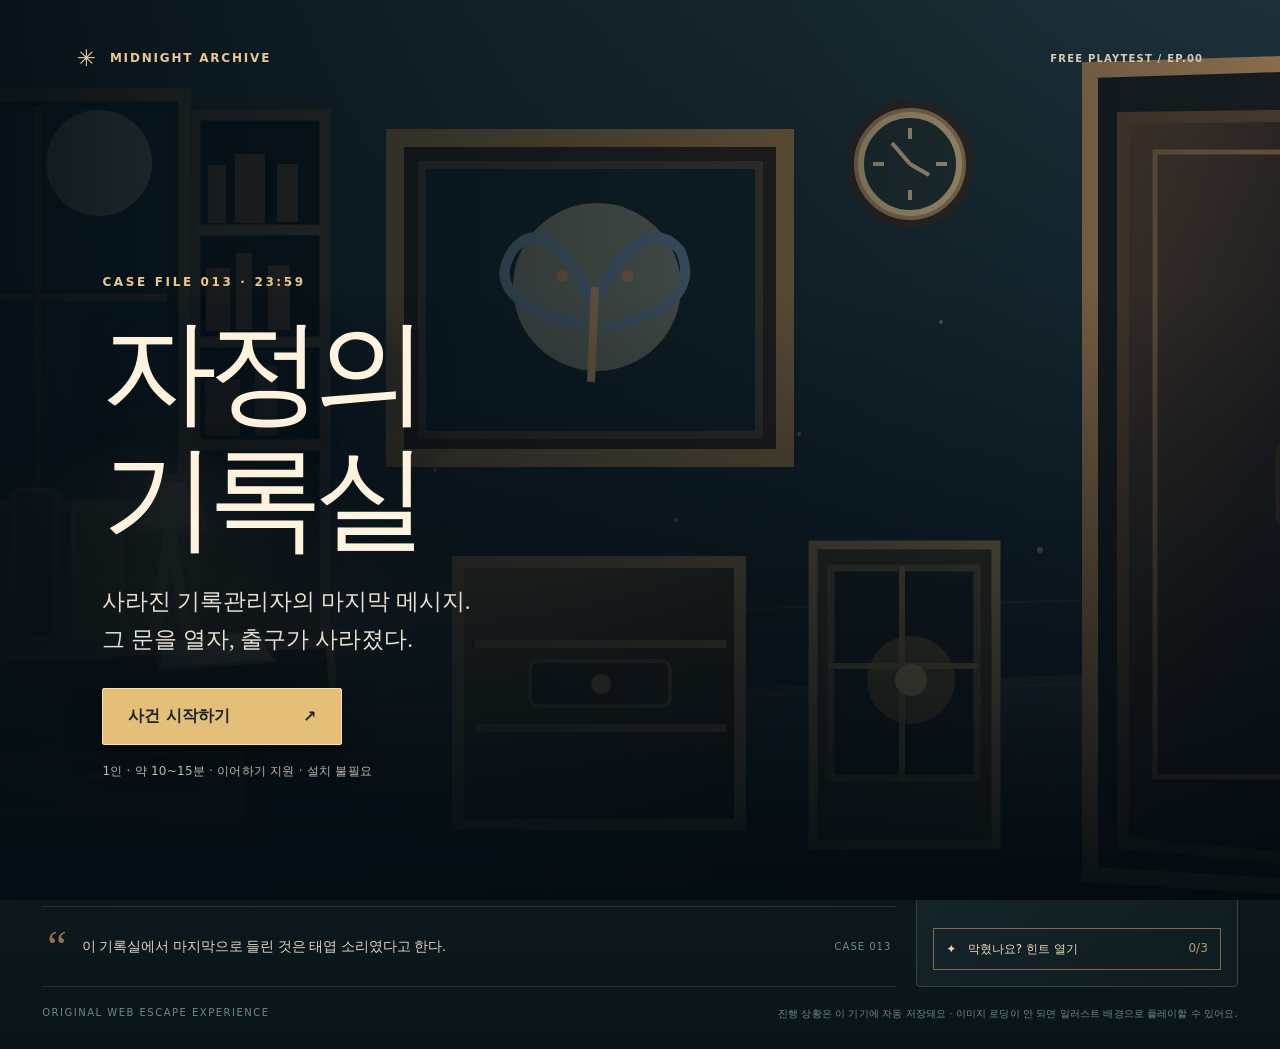
==== commit 77d23f79: "Upgrade Midnight Archive playtest: cinematic intro, portrait mobile UI, puzzles and audio" ====
--- a/escape-playtest/index.html
+++ b/escape-playtest/index.html
@@ -6,15 +6,161 @@
   <meta name="theme-color" content="#0b171d">
   <meta name="description" content="자정의 기록실 - 한국어 포인트 앤 클릭 미스터리 방탈출 웹게임 체험판">
   <title>자정의 기록실 | 0화 · 사라진 기록</title>
+  <meta name="robots" content="noindex,nofollow">
+  <meta property="og:type" content="website">
+  <meta property="og:locale" content="ko_KR">
+  <meta property="og:title" content="자정의 기록실 | 무료 방탈출 게임">
+  <meta property="og:description" content="23:59, 문이 잠겼다. 단서를 찾아 기록실에서 탈출하라! 설치 없이 모바일·PC에서 플레이.">
+  <meta property="og:url" content="https://arttoy61-png.github.io/moving-date/escape-playtest/">
+  <meta property="og:image" content="https://d8j0ntlcm91z4.cloudfront.net/user_3IDBI0waiBn60lYtWWKmKzM268s/hf_20261014_065559_2827b223-7300-490b-8c20-c61c3e0c7dc3.png">
+  <meta name="twitter:card" content="summary_large_image">
   <style>:root{--bg:#0b171d;--panel:#101e24;--panel2:#15262c;--line:#34464a;--line2:rgba(224,193,139,.21);--amber:#e6bd75;--amber2:#a47b44;--bone:#e7ddc9;--muted:#96a6a9;--red:#ac6352;--teal:#9abfbd;--serif:"Iowan Old Style","Noto Serif KR","Nanum Myeongjo",Georgia,serif;--sans:-apple-system,BlinkMacSystemFont,"Apple SD Gothic Neo","Noto Sans KR",system-ui,sans-serif}
 *{box-sizing:border-box}html{background:var(--bg)}body{min-height:100vh;background:radial-gradient(ellipse at 25% -20%,#22303a 0%,transparent 50%),linear-gradient(180deg,#0b171d,#101c21 70%,#0a151a);color:var(--bone);font-family:var(--sans);margin:0;font-size:15px}button,input{font:inherit}button{cursor:pointer;-webkit-tap-highlight-color:transparent}button:focus-visible,input:focus-visible{outline:2px solid var(--amber);outline-offset:3px}button:disabled{opacity:.55;cursor:not-allowed}img{max-width:100%}a{color:var(--amber)}.game-shell{max-width:1510px;padding:0 clamp(14px,3.3vw,44px) 28px;margin:auto}.topbar{height:68px;display:flex;align-items:center;justify-content:space-between;border-bottom:1px solid rgba(220,190,141,.16)}.brand{display:flex;align-items:center;gap:12px;color:var(--amber);letter-spacing:.18em;font-weight:650;font-size:13px}.sigil{display:grid;place-items:center;width:29px;height:29px;border:1px solid var(--amber2);transform:rotate(45deg);font-size:17px}.sigil::first-letter{transform:rotate(-45deg)}.brand-text small{display:block;letter-spacing:.25em;font-size:8px;color:#9eaba9;margin-top:2px}.top-actions{display:flex;gap:10px}.quiet{color:#b2b5af;border:1px solid #32464b;background:transparent;border-radius:7px;padding:10px 12px}.quiet:hover{border-color:var(--amber2);color:#f5e6cb}.top-icon{font-size:14px}.top-icon span{margin-left:4px;font-size:12px}.headline{display:flex;justify-content:space-between;align-items:flex-end;padding:34px 4px 22px;gap:16px}.eyebrow,.tiny-label{font-size:10px;letter-spacing:.2em;color:var(--amber);font-weight:750}.eyebrow span{padding:0 7px;color:#6f7d7f}.headline h1{font:400 clamp(33px,4.1vw,56px)/1.28 var(--serif);letter-spacing:-.075em;margin:7px 0 6px;color:#f1e6d5}.subtitle{color:#adb6b4;letter-spacing:.02em;margin:0;font-size:14px}.case-id{min-width:113px;text-align:right;border-left:1px solid rgba(222,189,135,.25);padding-left:20px;line-height:1}.case-id span{display:block;letter-spacing:.2em;font-size:10px;color:var(--muted)}.case-id strong{font:400 47px/1 var(--serif);color:var(--amber);display:block;margin:5px 0}.case-id small{color:var(--muted);font-size:10px}.mission-bar{min-height:68px;border:1px solid rgba(222,188,129,.22);display:flex;justify-content:space-between;align-items:center;padding:13px 18px;gap:15px;background:linear-gradient(95deg,#283027cf,#17262bd1);border-radius:8px 8px 0 0}.mission-copy{display:flex;align-items:center;gap:13px}.pulse-dot{display:block;width:8px;height:8px;background:var(--amber);border-radius:50%;box-shadow:0 0 0 5px rgba(230,189,117,.12)}.mission-label{display:block;color:#c2b69e;letter-spacing:.1em;font-size:10px;margin-bottom:4px}.mission-copy strong{font-size:13px;font-weight:600;color:#ebdfcb}.progress-group{display:flex;gap:12px;align-items:center;min-width:258px;font-size:11px;color:#c7c3b7}.track{width:100px;height:4px;border-radius:4px;background:#455350;overflow:hidden}.track>div{height:100%;width:0;background:linear-gradient(90deg,#ad966d,#eac785);transition:width .6s}.timer{font:500 14px/1 var(--sans);font-variant-numeric:tabular-nums;color:#e0c99e}.game-layout{display:grid;grid-template-columns:minmax(0,1.86fr) minmax(280px,.7fr);gap:20px;margin-top:19px}.room-column{min-width:0}.room-topline{height:31px;display:flex;align-items:center;justify-content:space-between;letter-spacing:.04em;font-size:11px;color:#a0b2b1}.status-eye{display:inline-block;width:6px;height:6px;border-radius:100%;background:#83a6ab;margin-right:6px;box-shadow:0 0 7px #86b5b7}.desktop-hint{font-size:10px;color:#819293}.mobile-pan{display:none}.scene-viewport{width:100%;overflow:hidden;border:1px solid #56605a;box-shadow:0 16px 45px rgba(0,0,0,.27);background:#111b22;position:relative}.scene-canvas{width:100%;aspect-ratio:16/9;position:relative;background:#1e2c33}.room-art{width:100%;height:100%;object-fit:cover;display:block;filter:saturate(.86) contrast(1.03)}.scene-vignette{position:absolute;inset:0;background:linear-gradient(0deg,rgba(5,10,15,.30),transparent 27%),radial-gradient(ellipse at 50% 45%,transparent 36%,rgba(6,11,16,.24) 100%);pointer-events:none}.hotspot{position:absolute;left:var(--x);top:var(--y);transform:translate(-50%,-50%);display:flex;flex-direction:column;align-items:center;gap:8px;padding:10px;border:none;background:transparent;color:#fff;filter:drop-shadow(0 3px 6px #0a141a);min-width:78px}.hotspot-ring{display:block;width:27px;height:27px;border:1px solid rgba(255,243,212,.9);background:rgba(25,30,29,.5);box-shadow:0 0 0 6px rgba(230,189,117,.12),0 0 12px rgba(252,211,142,.27);border-radius:50%;position:relative;transition:all .2s}.hotspot-ring:after{content:"";position:absolute;inset:9px;border-radius:50%;background:var(--amber)}.hotspot:hover .hotspot-ring,.hotspot:focus-visible .hotspot-ring{transform:scale(1.18);box-shadow:0 0 0 9px rgba(230,189,117,.19),0 0 25px rgba(252,211,142,.3)}.hotspot-label{background:rgba(6,20,23,.86);color:#f1e6d5;border:1px solid rgba(224,194,153,.34);white-space:nowrap;border-radius:3px;padding:5px 9px;font-size:11px;letter-spacing:-.015em}.hotspot.solved .hotspot-ring:after{background:#8dc9b3}.hotspot.solved .hotspot-ring{border-color:#bce1c6}.quicklook{display:flex;align-items:center;gap:12px;padding:11px 0 3px;flex-wrap:wrap}.quicklook-title{font-size:11px;color:#91a5a4;letter-spacing:.08em;white-space:nowrap}.quick-buttons{display:flex;flex-wrap:wrap;gap:6px}.quick-buttons button{background:#1c2b31;border:1px solid #36494b;color:#c9d0c5;font-size:11px;padding:7px 13px;border-radius:30px}.quick-buttons button:hover,.quick-buttons button:focus-visible{background:#273b3e;color:var(--amber);border-color:#b39462}.narration{min-height:81px;margin-top:13px;border-top:1px solid rgba(209,180,135,.16);border-bottom:1px solid rgba(209,180,135,.16);display:flex;align-items:center;gap:15px;padding:14px 5px}.narration-symbol{font:44px var(--serif);align-self:center;color:#91724b;line-height:1}.narration p{flex:1;line-height:1.6;margin:0;font:14px/1.7 var(--serif);color:#e0d4be}.narration-tail{font-size:10px;color:#6e8d8f;letter-spacing:.1em;white-space:nowrap}.sidebar{display:flex;flex-direction:column;gap:12px;min-width:0}.side-card{border:1px solid var(--line);background:linear-gradient(140deg,rgba(26,42,47,.92),rgba(14,28,32,.92));padding:16px;border-radius:4px}.side-card-heading{display:flex;justify-content:space-between;align-items:center;gap:8px;color:var(--amber);font-size:11px;font-weight:650;letter-spacing:.06em;margin-bottom:13px}.side-card-heading>span:last-child{font-weight:400;font-size:10px;letter-spacing:0;color:#7f9697}.redacted{text-decoration:line-through}.portrait-row{display:flex;gap:13px;align-items:center}.portrait-row img{width:95px;height:115px;object-fit:cover;object-position:center 25%;border:1px solid #4b5e5a;filter:sepia(.12)}.portrait-copy{min-width:0}.portrait-copy h2{font:400 23px var(--serif);margin:5px 0 8px}.portrait-copy p{font:12px/1.6 var(--serif);margin:0;color:#c5bfaf}.inventory-slots{display:grid;grid-template-columns:repeat(3,minmax(0,1fr));gap:8px;min-height:84px}.empty-inventory{grid-column:1/-1;border:1px dashed #354950;min-height:64px;display:flex;align-items:center;justify-content:center;gap:8px;color:#7a9694;font-size:11px}.empty-inventory span{font-size:20px;color:#876f51}.item-card{min-height:75px;border-radius:3px;border:1px solid #425654;background:linear-gradient(135deg,#27383b,#192a31);color:#dbd5c4;display:flex;flex-direction:column;align-items:center;justify-content:center;gap:5px;padding:7px 4px;transition:.2s}.item-card.selected{background:linear-gradient(135deg,#5b4930,#3b352c);border-color:#deb66d;box-shadow:inset 0 0 0 1px #deb66d55}.item-card.used{opacity:.68}.item-icon{font-size:24px;line-height:1}.item-title{font-size:10px;white-space:nowrap;overflow:hidden;text-overflow:ellipsis;max-width:100%}.side-hint{font-size:11px;color:#8fa2a1;margin:11px 0 0;line-height:1.5}.notes-card{flex:1;display:flex;flex-direction:column}.notes-list{min-height:65px;max-height:190px;overflow-y:auto}.notes-list p{font-size:12px;line-height:1.6;margin:0 0 7px;color:#aeb8b3}.notes-list .note-line{display:flex;gap:6px;padding:6px 0;border-bottom:1px solid #283e40}.note-line>span{color:#d5ad6d}.empty-note{font-style:italic}.side-button{width:100%;background:transparent;color:#ead7b6;border:1px solid #806a48;font-size:12px;min-height:42px;text-align:left;padding:0 12px;margin-top:auto}.side-button:hover{background:#493f2d}.side-button span{float:right;color:#b69b6e}.bottom-note{display:flex;justify-content:space-between;gap:14px;color:#6e8988;font-size:10px;margin-top:20px;letter-spacing:.01em}.bottom-note span:first-child{white-space:nowrap;letter-spacing:.15em}.modal-shade{position:fixed;inset:0;z-index:30;background:rgba(2,8,11,.81);backdrop-filter:blur(5px);display:grid;place-items:center;padding:18px;animation:shading .17s ease-out}.modal-panel{position:relative;max-height:min(90vh,850px);overflow-y:auto;width:min(520px,100%);background:linear-gradient(160deg,#203036,#111f25 70%);border:1px solid #806b4b;box-shadow:0 20px 80px #020405c9,0 0 0 7px #1d272a;border-radius:5px;padding:26px}.modal-close{position:absolute;top:13px;right:14px;border:1px solid #50605d;background:#14242a;color:#e7dece;width:32px;height:32px;border-radius:3px;font-size:18px}.modal-kicker{color:var(--amber);font-size:10px;letter-spacing:.19em;text-transform:uppercase;font-weight:700;padding-right:30px}.modal-panel h2{font:400 31px/1.3 var(--serif);margin:11px 0 13px;color:#f4e5ca;letter-spacing:-.045em}.modal-body{line-height:1.75;font-size:14px;color:#cad2ca}.modal-body p{margin:9px 0}.modal-feature{border:1px solid #55615c;overflow:hidden;margin:14px 0 16px;background:#17252a;max-height:200px}.modal-feature img{width:100%;height:180px;object-fit:cover;display:block}.modal-text-art{margin:17px 0;border:1px solid rgba(223,191,139,.26);background:linear-gradient(140deg,#3b3c31,#182a2f);padding:18px}.code-strip{display:flex;gap:10px;align-items:center;justify-content:center;flex-wrap:wrap;margin:12px 0}.book{height:100px;width:66px;border-radius:3px 7px 7px 3px;box-shadow:inset -8px 0 #0003,3px 4px 6px #0006;display:flex;flex-direction:column;align-items:center;justify-content:center;gap:7px;color:#fff;font-weight:700}.book span{font-family:var(--serif);font-size:29px}.book small{font-size:12px}.book.blue{background:linear-gradient(95deg,#163a69,#315d8a)}.book.red{background:linear-gradient(95deg,#713d3a,#a36058)}.book.gold{background:linear-gradient(95deg,#9e7536,#c69b58)}.order-stamps{display:flex;justify-content:center;gap:14px;padding:8px 0}.order-stamps i{display:grid;place-items:center;border-radius:50%;width:62px;height:62px;border:3px double #ebce9e;background:#1b2e31;font-style:normal;color:#fff;font-size:24px}.order-stamps .stamp-blue{color:#83b4d8}.order-stamps .stamp-red{color:#d88d80}.order-stamps .stamp-gold{color:#efc778}.order-stamps strong{align-self:center;color:#d6b578}.evidence-line{font:18px/1.7 var(--serif);text-align:center;padding:15px 12px;border-left:2px solid #aa8453;margin:12px 0;background:#2b302b}.evidence-line em{font-style:normal;color:var(--amber)}.keypad-screen{padding:12px;background:#0b181c;border:1px solid #4a5e59;text-align:center;letter-spacing:.5em;font:30px/1 var(--sans);color:var(--amber);margin:19px auto;width:230px;font-variant-numeric:tabular-nums}.keypad{display:grid;grid-template-columns:repeat(3,70px);justify-content:center;gap:9px;margin:13px 0}.keypad button{height:53px;background:#243238;border:1px solid #4c5f5d;color:#f2e2bf;font:18px var(--sans);border-radius:3px}.keypad button:hover{background:#39483f;border-color:#ad956d}.keypad .key-secondary{color:#b6a48b;font-size:13px}.action-row{display:flex;gap:9px;margin-top:18px;flex-wrap:wrap}.action{background:linear-gradient(180deg,#e5c17f,#ba8f50);border:1px solid #edce8a;color:#182326;padding:12px 16px;border-radius:3px;font-weight:750;min-height:43px;flex:1}.action.secondary{background:transparent;color:#ead7b6;border-color:#8b7657;font-weight:500}.action:hover{filter:brightness(1.1)}.small-notice{font-size:12px;color:#b6a88c;line-height:1.6}.puzzle-feedback{min-height:27px;margin-top:13px;color:#df9588;font-size:13px;text-align:center}.clock-face{width:152px;height:152px;border-radius:100%;background:radial-gradient(#3f4640,#182629);margin:12px auto 14px;border:9px ridge #a58a58;display:grid;place-items:center;box-shadow:0 6px 20px #05090ac9}.clock-time{font:32px var(--serif);color:#f6e1af;font-variant-numeric:tabular-nums}.clock-controls{display:flex;gap:10px;justify-content:center}.clock-control{display:grid;grid-template-columns:38px 67px 38px;align-items:center;text-align:center;gap:5px;color:#dbcaae}.clock-control button{height:37px;border:1px solid #5f6559;background:#24363b;color:#f0d7a7;border-radius:3px}.clock-control label{display:block;font-size:11px;color:#b3bcb3}.badge-success{display:inline-block;background:#244e41;border:1px solid #688c78;color:#c8e3d0;padding:5px 10px;font-size:11px}.toast{position:fixed;z-index:60;bottom:clamp(12px,3vw,34px);left:50%;transform:translate(-50%,20px);opacity:0;pointer-events:none;max-width:90vw;padding:12px 18px;border:1px solid #d3b37a;background:#222f2e;color:#f5ead3;font-size:13px;box-shadow:0 10px 32px #0008;transition:opacity .25s,transform .25s;border-radius:4px;text-align:center}.toast.shown{opacity:1;transform:translate(-50%,0)}.intro-cover{display:flex;gap:16px;align-items:center;border:1px solid #3e544f;background:#15252b;padding:12px;margin:14px 0}.intro-cover img{width:111px;height:153px;object-fit:cover}.intro-cover p{margin:0;font:14px/1.8 var(--serif);color:#e7dece}.intro-cover strong{color:var(--amber)}.finish-hero{height:190px;width:100%;object-fit:cover;border:1px solid #7d6849}.finish-stats{display:flex;justify-content:space-around;border:1px solid #4d5e53;margin-top:15px;padding:17px 5px;gap:6px}.finish-stats div{text-align:center}.finish-stats strong{font:25px var(--serif);color:#efcf90;display:block}.finish-stats span{font-size:11px;color:#a4b8ae}.spark{position:fixed;top:-12px;width:7px;height:14px;background:#d8b777;z-index:99;pointer-events:none;animation:fall 2.4s linear forwards}@keyframes fall{from{transform:translateY(-20px) rotate(10deg);opacity:1}to{transform:translateY(105vh) rotate(480deg);opacity:0}}@keyframes shading{from{opacity:0}to{opacity:1}}
 @media(max-width:1100px){.game-layout{grid-template-columns:1fr;gap:10px}.sidebar{display:grid;grid-template-columns:repeat(3,minmax(0,1fr))}.side-card{min-height:184px}.portrait-row{display:block}.portrait-row img{width:75px;height:82px;float:left;margin-right:9px}.notes-card .notes-list{max-height:120px}.side-button{margin-top:10px}.inventory-slots{grid-template-columns:repeat(2,minmax(0,1fr))}.mission-bar{padding:10px 13px}}
 @media(max-width:680px){.game-shell{padding:0 12px 24px}.topbar{height:56px}.brand{font-size:10px;letter-spacing:.1em;gap:9px}.brand-text small{font-size:7px}.sigil{width:23px;height:23px}.quiet{padding:8px}.top-icon span{display:none}.headline{padding:22px 3px 17px}.headline h1{font-size:37px}.subtitle{font-size:12px}.case-id{min-width:65px;padding-left:9px}.case-id strong{font-size:35px}.case-id span{font-size:8px}.case-id small{font-size:9px}.mission-bar{align-items:flex-start;flex-wrap:wrap}.progress-group{width:100%;min-width:0;justify-content:flex-end;gap:9px}.track{flex:1}.mission-copy strong{font-size:12px}.room-topline{font-size:10px;padding-bottom:5px}.mobile-pan{display:block;text-align:right;max-width:44%;font-size:9px;color:var(--amber)}.desktop-hint{display:none}.scene-viewport{overflow-x:auto;overscroll-behavior-x:contain;scrollbar-color:#786445 #263438}.scene-canvas{width:780px;min-width:780px}.hotspot-label{font-size:11px}.quicklook{align-items:flex-start}.quick-buttons{gap:5px}.quick-buttons button{padding:7px 10px}.narration p{font-size:13px}.narration-tail{display:none}.sidebar{display:block}.side-card{margin-top:11px;min-height:0}.portrait-row{display:flex}.portrait-row img{width:81px;height:93px;float:none;margin-right:0}.inventory-slots{grid-template-columns:repeat(4,minmax(0,1fr));min-height:68px}.item-card{min-height:69px}.modal-panel{padding:21px 18px;max-height:92vh}.modal-panel h2{font-size:27px}.intro-cover img{width:90px;height:126px}.bottom-note{display:block;font-size:10px;line-height:1.8}.bottom-note span{display:block}.hotspot{min-width:75px}}
 @media(max-width:370px){.headline h1{font-size:33px}.case-id strong{font-size:31px}.quicklook-title{display:none}.clock-control{grid-template-columns:30px 45px 30px}.clock-controls{gap:3px}.clock-control button{height:32px}}
 @media(prefers-reduced-motion:reduce){*,*:before,*:after{transition:none!important;animation:none!important}}
+
+/* V2 — cinematic title + story sequence. Existing PC board style preserved. */
+[hidden]{display:none!important}
+body.overlay-locked{overflow:hidden}
+.cinematic-screen{position:fixed;inset:0;z-index:70;background:#0b1a24;overflow:hidden;isolation:isolate;color:#fff;font-family:var(--sans)}
+.cinematic-screen[hidden]{display:none}
+.cinematic-bg{position:absolute;inset:0;width:100%;height:100%;object-fit:cover;object-position:center;filter:saturate(.91);transition:opacity .45s ease,transform .7s ease}
+.cinematic-shade{position:absolute;inset:0;background:linear-gradient(90deg,rgba(4,14,20,.93),rgba(4,14,20,.52) 62%,rgba(3,14,19,.12)),linear-gradient(0deg,rgba(3,10,15,.96),transparent 68%);pointer-events:none}
+.landing-top,.prologue-top{position:absolute;top:clamp(25px,5svh,60px);left:clamp(24px,6vw,95px);right:clamp(24px,6vw,95px);display:flex;align-items:center;gap:12px;letter-spacing:.15em;font-size:12px;color:#e8c890;font-weight:700}
+.diamond-mark{font-size:23px;font-weight:400}.demo-tag{margin-left:auto;color:#d3cbb7;font-size:10px;letter-spacing:.12em}
+.cinematic-copy{position:absolute;bottom:clamp(42px,12vh,130px);left:clamp(24px,8vw,130px);right:clamp(24px,8vw,130px);max-width:850px}
+.cinematic-overline{color:#ebc789;font-size:12px;letter-spacing:.22em;font-weight:750}
+.landing-copy h1{font:400 clamp(64px,9vw,126px)/1.09 var(--serif);letter-spacing:-.08em;margin:20px 0 22px;color:#fff3de;text-shadow:0 5px 35px #0b141e}
+.landing-hook{font:clamp(16px,2.1vw,23px)/1.65 var(--serif);color:#e5dfd4;margin:0 0 29px}
+.cinematic-primary{display:inline-flex;align-items:center;justify-content:space-between;gap:32px;padding:17px 25px;min-width:240px;background:#e5be78;border:1px solid #ffe1a1;color:#17252b;border-radius:2px;font-weight:800;font-size:16px;min-height:56px;box-shadow:0 8px 34px #0006;transition:transform .2s,background .2s}
+.cinematic-primary:hover{background:#ffe0a0;transform:translateY(-2px)}
+.cinematic-secondary{display:inline-flex;align-items:center;justify-content:center;min-height:52px;padding:14px 22px;border:1px solid #9d8b6e;background:#0c1c24ba;color:#f0e3cf;margin:7px 10px 0 0;font-weight:600;font-size:14px;border-radius:2px}
+.entry-detail{font-size:12px;color:#bdb7ab;margin-top:18px;letter-spacing:.02em}
+.prologue-top{justify-content:space-between}.prologue-top span:first-child{font-size:23px;color:#f1d59a;letter-spacing:.08em}
+.prologue-top span:last-child{font-size:10px;color:#dfd1b7}
+.prologue-copy h2{font:400 clamp(41px,6vw,80px)/1.16 var(--serif);letter-spacing:-.065em;color:#fff1d7;margin:19px 0 23px}
+.prologue-copy p{font:clamp(18px,2.35vw,24px)/1.72 var(--serif);color:#f0e9dc;max-width:750px;white-space:pre-line;min-height:4.8em;text-shadow:0 2px 14px #05131b}
+.prologue-actions{display:flex;align-items:center;gap:8px;flex-wrap:wrap;margin-top:32px}
+.mobile-room-nav,.mobile-dock{display:none}
+#drawer-shade{display:none}
+.hotspot[hidden]{display:none!important}
+/* Responsive mobile gameplay: three close-up portrait areas, no horizontal scrolling */
+@media(max-width:680px){
+ html,body{width:100%;overflow-x:hidden}
+ .game-shell{padding:0 12px 108px;max-width:100%}
+ .topbar{height:54px}.brand{font-size:11px}.top-actions{gap:6px}
+ .headline{padding:13px 1px 11px}.headline h1{font-size:28px;line-height:1.25;margin:3px 0 2px}.headline .eyebrow{font-size:10px}.headline .subtitle{font-size:12px}.case-id{min-width:49px}.case-id strong{font-size:27px}.case-id span,.case-id small{font-size:8px}
+ .mission-bar{min-height:56px;gap:6px;border-radius:6px;padding:9px 12px}.mission-copy{gap:9px}.mission-label{font-size:10px}.mission-copy strong{font-size:14px;line-height:1.4}.progress-group{margin-left:16px;width:auto;min-width:0;gap:6px;font-size:11px}.track{width:46px;flex:none}.timer{font-size:12px}
+ .game-layout{display:block;margin-top:6px}
+ .room-topline{min-height:27px;height:auto;padding:1px 4px 4px;font-size:11px}.mobile-pan{font-size:11px;max-width:50%}
+ .mobile-room-nav{display:grid;grid-template-columns:repeat(3,1fr);gap:5px;margin-bottom:8px}
+ .mobile-zone-btn{height:46px;border:1px solid #43565a;border-radius:4px;background:#16262d;color:#cbd5ce;display:flex;flex-direction:column;align-items:center;justify-content:center;gap:2px;font-size:13px;font-weight:650;line-height:1.3}
+ .mobile-zone-btn span{font-size:9px;color:#a1a5a0;letter-spacing:.11em}
+ .mobile-zone-btn.active{background:#56442e;color:#fce6b9;border-color:#d2a96f}.mobile-zone-btn.active span{color:#f5c985}
+ .scene-viewport{width:100%;overflow:hidden!important;border-radius:6px;touch-action:pan-y;overscroll-behavior:contain;box-shadow:0 5px 20px #0008}
+ .scene-canvas{width:100%!important;min-width:0!important;aspect-ratio:9/16!important;height:auto!important;overflow:hidden!important;position:relative}
+ .scene-canvas .room-art{position:absolute;top:0;left:0;width:300%!important;max-width:none!important;height:100%!important;object-fit:fill;transform:translateX(var(--scene-shift,0%));transition:transform .34s ease;pointer-events:none}
+ .scene-viewport .scene-vignette{z-index:1}
+ .hotspot{z-index:2;left:var(--mobile-x,var(--x));transform:translate(-50%,-50%);padding:7px;min-width:66px}
+ .hotspot-ring{width:32px;height:32px;background:#161e22bf}.hotspot-ring:after{inset:10px}
+ .hotspot-label{font-size:14px;font-weight:700;padding:6px 9px;letter-spacing:0}
+ .hotspot:not(.zone-visible){display:none!important}
+ .quicklook{display:none!important}
+ .narration{margin-top:8px;min-height:61px;padding:9px 7px}.narration p{font-size:15px;line-height:1.55}.narration-symbol{font-size:30px}
+ .sidebar{display:block;position:fixed;bottom:calc(72px + env(safe-area-inset-bottom));left:9px;right:9px;z-index:49;max-height:min(50dvh,460px);overflow-y:auto;border:1px solid #9b7d54;background:#101f25;box-shadow:0 -14px 55px #01070bcf;border-radius:12px 12px 5px 5px;padding:9px;transform:translateY(calc(100% + 165px));visibility:hidden;transition:transform .23s ease,visibility .23s}
+ body.mobile-panel-open .sidebar{transform:translateY(0);visibility:visible}
+ .sidebar[data-mobile-panel="inventory"] .profile-card,.sidebar[data-mobile-panel="inventory"] .notes-card{display:none}
+ .sidebar[data-mobile-panel="notes"] .profile-card,.sidebar[data-mobile-panel="notes"] .inventory-card{display:none}
+ .sidebar .side-card{margin:0;min-height:0;padding:14px;background:transparent;border:none}
+ .side-card-heading{font-size:14px}.side-card-heading>span:last-child{font-size:12px}
+ .inventory-slots{grid-template-columns:repeat(3,minmax(0,1fr));gap:9px}
+ .item-card{min-height:82px}.item-title{font-size:13px}.item-icon{font-size:30px}
+ .side-hint,.notes-list p{font-size:14px}.notes-list{max-height:40vh}.side-button{font-size:14px;min-height:48px}
+ .mobile-dock{display:grid;grid-template-columns:repeat(4,1fr);align-items:center;position:fixed;bottom:0;left:0;right:0;z-index:50;height:calc(66px + env(safe-area-inset-bottom));padding:5px 7px env(safe-area-inset-bottom);background:#112128fa;border-top:1px solid #826848;box-shadow:0 -6px 25px #0009}
+ .mobile-dock button{border:none;background:transparent;color:#e7d2ab;display:flex;flex-direction:column;align-items:center;justify-content:center;gap:3px;min-height:52px}
+ .mobile-dock button span{font-size:25px;line-height:1}.mobile-dock button small{font-size:11px;font-weight:650;white-space:nowrap}
+ .mobile-dock button.is-active{color:#fff5d1;background:#433826;border-radius:5px}
+ body.mobile-panel-open #drawer-shade{display:block;position:fixed;inset:0;z-index:48;background:#050b0c88}
+ .modal-shade{padding:10px 12px calc(14px + env(safe-area-inset-bottom));z-index:65}
+ .modal-panel{width:min(100%,520px);padding:21px 17px;max-height:calc(91dvh - env(safe-area-inset-bottom))}
+ .modal-panel h2{font-size:28px}.modal-body{font-size:16px;line-height:1.75}.modal-body p,.small-notice{font-size:15px;line-height:1.7}
+ .modal-kicker{font-size:11px}.action{font-size:15px;min-height:50px}.action-row{gap:8px}
+ .keypad button{height:53px;min-width:65px}.clock-control button{height:43px}.clock-control label{font-size:13px}
+ .book{width:61px;height:92px}.book span{font-size:28px}.order-stamps{gap:7px}.order-stamps i{width:54px;height:54px;font-size:21px}
+ .bottom-note{font-size:11px;line-height:1.65}
+ .toast{bottom:calc(77px + env(safe-area-inset-bottom));font-size:14px;z-index:85}
+ .cinematic-screen{min-height:100svh}
+ .landing-top,.prologue-top{top:24px;left:21px;right:21px;font-size:11px}
+ .demo-tag{font-size:9px}
+ .cinematic-shade{background:linear-gradient(0deg,#061018 0%,#071824c9 35%,#06182430 74%),linear-gradient(90deg,#06182455,transparent)}
+ .cinematic-copy{left:22px;right:22px;bottom:calc(34px + env(safe-area-inset-bottom));max-width:none}
+ .landing-copy h1{font-size:clamp(58px,16vw,82px);margin:12px 0 13px}.landing-hook{font-size:17px;line-height:1.75;margin-bottom:20px}
+ .cinematic-primary{width:100%;min-width:0;min-height:54px;font-size:16px}
+ .cinematic-secondary{width:100%;margin:7px 0 0;font-size:14px}
+ .entry-detail{font-size:11px;line-height:1.5;margin-top:14px}
+ .prologue-copy h2{font-size:clamp(35px,10vw,51px);margin:10px 0 14px}
+ .prologue-copy p{font-size:17px;min-height:5.5em;line-height:1.7}
+ .prologue-actions{gap:2px;margin-top:15px}
+ .prologue-top span:last-child{font-size:8px;text-align:right}
+}
+@media(max-width:360px){.headline h1{font-size:25px}.case-id strong{font-size:25px}.mission-copy strong{font-size:13px}.mobile-zone-btn{font-size:12px}.cinematic-copy{left:16px;right:16px}.landing-copy h1{font-size:55px}}
+@media(prefers-reduced-motion:reduce){.cinematic-bg,.room-art,.sidebar{transition:none!important}}
+
+/* Final mobile close-up camera: one upright, legible room section per tap. */
+@media(max-width:680px){
+ .scene-canvas{width:100%!important;height:clamp(278px,45dvh,430px)!important;min-height:0!important;aspect-ratio:auto!important;overflow:hidden}
+ .scene-canvas .room-art{inset:0!important;width:100%!important;height:100%!important;object-fit:cover!important;object-position:var(--scene-focus,0%) 50%!important;transform:none!important;transition:object-position .32s ease!important}
+ .scene-viewport{height:clamp(278px,45dvh,430px)!important;overflow:hidden!important}
+ .scene-viewport .hotspot{min-height:49px;max-width:110px}
+ .hotspot-label{line-height:1.3!important}
+ .bottom-note{margin-bottom:12px}
+ .game-shell{padding-bottom:calc(82px + env(safe-area-inset-bottom))!important}
+ .narration{min-height:49px!important}
+ .cinematic-bg{object-position:54% center}
+ .cinematic-copy{bottom:calc(29px + env(safe-area-inset-bottom))}
+}
+@media(max-height:700px) and (max-width:680px){
+ .headline{padding:8px 1px 6px}
+ .headline h1{font-size:25px}
+ .mission-bar{min-height:50px;padding:7px 9px}
+ .scene-viewport,.scene-canvas{height:clamp(254px,42dvh,332px)!important}
+ .mobile-room-nav{margin-bottom:5px}
+ .mobile-zone-btn{height:40px}
+ .room-topline{min-height:23px}
+}
 </style>
 </head>
-<body>
+<body class="overlay-locked">
+ <section id="landing" class="cinematic-screen landing-screen" aria-label="게임 시작 화면">
+  <img id="landing-art" class="cinematic-bg" src="[data-uri]" alt="비 내리는 밤, 오래된 기록실 입구">
+  <div class="cinematic-shade"></div>
+  <div class="landing-top"><span class="diamond-mark">✳</span> MIDNIGHT ARCHIVE <span class="demo-tag">FREE PLAYTEST / EP.00</span></div>
+  <div class="cinematic-copy landing-copy">
+   <span class="cinematic-overline">CASE FILE 013 · 23:59</span>
+   <h1>자정의<br>기록실</h1>
+   <p class="landing-hook">사라진 기록관리자의 마지막 메시지.<br>그 문을 열자, 출구가 사라졌다.</p>
+   <button id="start-game" class="cinematic-primary" type="button">사건 시작하기 <span aria-hidden="true">↗</span></button>
+   <button id="resume-game" class="cinematic-secondary" type="button" hidden>이어서 플레이하기</button>
+   <button id="landing-reset" class="cinematic-secondary" type="button" hidden>새로운 사건으로 다시 시작</button>
+   <p class="entry-detail">1인 · 약 10~15분 · 이어하기 지원 · 설치 불필요</p>
+  </div>
+ </section>
+ <section id="prologue" class="cinematic-screen prologue-screen" aria-label="사건 인트로" aria-hidden="true" hidden>
+  <img id="prologue-art" class="cinematic-bg" src="[data-uri]" alt="잠긴 복도와 남겨진 마지막 단서">
+  <div class="cinematic-shade"></div>
+  <div class="prologue-top"><span id="prologue-count">01 / 03</span><span>CASE 013 · THE MISSING ARCHIVIST</span></div>
+  <div class="cinematic-copy prologue-copy" aria-live="polite">
+   <span class="cinematic-overline" id="prologue-time">23:48 · 마지막 연락</span>
+   <h2 id="prologue-title">유리의 메시지</h2>
+   <p id="prologue-text">기록관리자 유리가 마지막으로 보낸 메시지가 도착했다.</p>
+   <div class="prologue-actions">
+    <button id="next-prologue" class="cinematic-primary" type="button">다음 장면 <span aria-hidden="true">→</span></button>
+    <button id="skip-prologue" class="cinematic-secondary" type="button">인트로 건너뛰기</button>
+   </div>
+  </div>
+ </section>
  <div id="app" class="game-shell">
   <header class="topbar">
    <div class="brand"><span class="sigil">✳</span><span class="brand-text">MIDNIGHT ARCHIVE <small>INTERACTIVE MYSTERY</small></span></div>
@@ -25,14 +171,19 @@
   </header>
   <main>
    <div class="headline">
-    <div class="heading-copy"><p class="eyebrow">EPISODE 00 <span>—</span> 무료 체험 / 5~10분</p><h1>자정의 기록실</h1><p class="subtitle">꺼진 시계는 거짓말을 하지 않는다.</p></div>
+    <div class="heading-copy"><p class="eyebrow">EPISODE 00 <span>—</span> 무료 체험 / 약 10~15분</p><h1>자정의 기록실</h1><p class="subtitle">꺼진 시계는 거짓말을 하지 않는다.</p></div>
     <div class="case-id"><span>CASE FILE</span><strong>013</strong><small>미해결 기록</small></div>
    </div>
    <div class="mission-bar"><div class="mission-copy"><span class="pulse-dot"></span><div><span class="mission-label">현재 조사 목표</span><strong id="mission">책상과 액자에서 첫 봉인의 단서를 찾아라</strong></div></div><div class="progress-group"><span id="stage-progress">조사 0 / 3</span><div class="track"><div id="track-fill"></div></div><span id="timer" class="timer">00:00</span></div></div>
    <section class="game-layout" aria-label="탐색 화면">
     <div class="room-column">
-     <div class="room-topline"><span><i class="status-eye"></i> 기록실 013 · 마지막 발견 위치</span><span class="mobile-pan">← 화면을 옆으로 밀어 살펴봐요 →</span><span class="desktop-hint">물건을 선택해 조사하세요</span></div>
-     <div class="scene-viewport" id="scene-viewport" tabindex="0" aria-label="기록실을 좌우로 움직여 조사하는 장면">
+     <div class="room-topline"><span><i class="status-eye"></i> 기록실 013 · 마지막 발견 위치</span><span class="mobile-pan">아래 장면 버튼으로 이동해요</span><span class="desktop-hint">물건을 선택해 조사하세요</span></div>
+     <nav class="mobile-room-nav" aria-label="방 구역 이동">
+       <button class="mobile-zone-btn active" data-zone="0" type="button" aria-pressed="true"><span>01</span>책상</button>
+       <button class="mobile-zone-btn" data-zone="1" type="button" aria-pressed="false"><span>02</span>액자·서랍</button>
+       <button class="mobile-zone-btn" data-zone="2" type="button" aria-pressed="false"><span>03</span>시계·출구</button>
+      </nav>
+      <div class="scene-viewport" id="scene-viewport" tabindex="0" aria-label="기록실을 좌우로 움직여 조사하는 장면">
       <div class="scene-canvas" id="scene-canvas">
        <img id="scene-art" class="room-art" src="[data-uri]" alt="책상, 액자, 서랍, 진열장, 벽시계와 잠긴 문이 있는 밤의 기록실">
        <div class="scene-vignette"></div>
@@ -47,7 +198,7 @@
      <div class="quicklook" aria-label="조사할 위치"><span class="quicklook-title">빠른 조사</span><div class="quick-buttons"><button data-hotspot="desk">책상</button><button data-hotspot="painting">액자</button><button data-hotspot="safe">서랍</button><button data-hotspot="cabinet">진열장</button><button data-hotspot="clock">시계</button><button data-hotspot="door">문</button></div></div>
      <div class="narration"><span class="narration-symbol">“</span><p id="narration-text">이 기록실에서 마지막으로 들린 것은 태엽 소리였다고 한다.</p><span class="narration-tail">CASE 013</span></div>
     </div>
-    <aside class="sidebar">
+    <aside class="sidebar" id="mobile-sidebar" data-mobile-panel="inventory">
      <section class="side-card profile-card"><div class="side-card-heading"><span>01 / 사건의 목소리</span><span class="redacted">기록 복원 중</span></div><div class="portrait-row"><img id="character-art" src="[data-uri]" alt="기록관리자 유리의 초상"><div class="portrait-copy"><span class="tiny-label">ARCHIVIST</span><h2>유리</h2><p>“시계가 다시 움직이면, 진실은 거꾸로 읽힐 거야.”</p></div></div></section>
      <section class="side-card inventory-card"><div class="side-card-heading"><span>02 / 소지품</span><span id="inventory-count">0개의 단서</span></div><div id="inventory" class="inventory-slots"><div class="empty-inventory"><span>◇</span> 아직 획득한 물건이 없습니다.</div></div><p class="side-hint">획득한 물건을 선택한 뒤, 사용할 장소를 눌러 보세요.</p></section>
      <section class="side-card notes-card"><div class="side-card-heading"><span>03 / 수사 수첩</span><span id="clue-count">0건 발견</span></div><div id="notes" class="notes-list"><p class="empty-note">조사한 기록이 여기에 남습니다.</p></div><button class="side-button" id="hint-btn">✦ &nbsp; 막혔나요? 힌트 열기 <span id="hint-count">0/3</span></button></section>
@@ -56,7 +207,14 @@
    <footer class="bottom-note"><span>ORIGINAL WEB ESCAPE EXPERIENCE</span><span>진행 상황은 이 기기에 자동 저장돼요 · 이미지 로딩이 안 되면 일러스트 배경으로 플레이할 수 있어요.</span></footer>
   </main>
  </div>
- <div id="modal-root" aria-live="polite"></div>
+  <div class="mobile-dock" role="toolbar" aria-label="플레이 도구">
+   <button id="mobile-bag" type="button" aria-expanded="false"><span aria-hidden="true">◈</span><small>소지품 <span id="mobile-item-count">0</span></small></button>
+   <button id="mobile-notes" type="button" aria-expanded="false"><span aria-hidden="true">▤</span><small>수사 수첩</small></button>
+   <button id="mobile-hint" type="button"><span aria-hidden="true">✧</span><small>힌트</small></button>
+   <button id="mobile-sound" type="button"><span aria-hidden="true">♫</span><small>소리 켜짐</small></button>
+  </div>
+  <div id="drawer-shade" hidden></div>
+  <div id="modal-root" aria-live="polite"></div>
  <div id="toast" class="toast" role="status"></div>
  <script>(() => {
   'use strict';
@@ -64,39 +222,46 @@
     room: 'https://d8j0ntlcm91z4.cloudfront.net/user_3IDBI0waiBn60lYtWWKmKzM268s/hf_20261013_154311_1c7ff573-3c4a-4067-8f49-9b9f54f9fd44.png',
     yuri: 'https://d8j0ntlcm91z4.cloudfront.net/user_3IDBI0waiBn60lYtWWKmKzM268s/hf_20261013_154311_5954b0c7-ab64-458d-91f1-7ae7ff81410f.png',
     items: 'https://d8j0ntlcm91z4.cloudfront.net/user_3IDBI0waiBn60lYtWWKmKzM268s/hf_20261013_154312_156f0270-cfe8-4b0a-93c1-8d48a6ebaef4.png',
-    ending: 'https://d8j0ntlcm91z4.cloudfront.net/user_3IDBI0waiBn60lYtWWKmKzM268s/hf_20261013_154312_a9707b66-f04a-4e0b-b9d0-1c48ddf4eb2e.png'
+    ending: 'https://d8j0ntlcm91z4.cloudfront.net/user_3IDBI0waiBn60lYtWWKmKzM268s/hf_20261013_154312_a9707b66-f04a-4e0b-b9d0-1c48ddf4eb2e.png',
+    cover: 'https://d8j0ntlcm91z4.cloudfront.net/user_3IDBI0waiBn60lYtWWKmKzM268s/hf_20261014_065559_2827b223-7300-490b-8c20-c61c3e0c7dc3.png',
+    corridor: 'https://d8j0ntlcm91z4.cloudfront.net/user_3IDBI0waiBn60lYtWWKmKzM268s/hf_20261014_065559_a7f7db6f-75e2-41f2-8f52-d66e6a027b67.png'
   };
   const FALLBACK_ART = {room:'[data-uri]',yuri:'[data-uri]',items:'[data-uri]',ending:'[data-uri]'};
   const ITEM_META = {
     key: {label:'은빛 열쇠',symbol:'⚿',description:'좁은 열쇠 구멍에 맞을 것 같은 오래된 열쇠.'},
-    note: {label:'찢긴 기록지',symbol:'▤',description:'“멈춘 시각 — 11시 40분”이라고 적힌 기록.'},
+    note: {label:'찢긴 기록지',symbol:'▤',description:'“시침은 11, 분침은 여덟 번째 눈금”이라고 적힌 기록.'},
     gear: {label:'시계 태엽',symbol:'⚙',description:'벽시계에서 빠진 작은 황동 태엽.'},
-    tape: {label:'역행 테이프',symbol:'◈',description:'“마지막 시각을 거꾸로 읽어라.”라는 목소리.'}
+    tape: {label:'역행 테이프',symbol:'◈',description:'녹음 내용은 출구의 작은 재생기에 넣어야 들을 수 있다.'}
   };
-  const STORAGE = 'midnight_archive_ep00_v1';
-  const makeState = () => ({started:false,startedAt:0,finishedAt:0,safeSolved:false,cabinetOpen:false,gearInstalled:false,clockSolved:false,doorOpen:false,items:[],selected:'',clues:[],hints:0,errors:0,clicks:0,sound:true});
+  const STORAGE = 'midnight_archive_ep00_v2';
+  const makeState = () => ({started:false,startedAt:0,finishedAt:0,safeSolved:false,cabinetOpen:false,gearInstalled:false,clockSolved:false,tapePlayed:false,doorOpen:false,items:[],selected:'',clues:[],hints:0,errors:0,clicks:0,sound:true});
   const allowed = new Set(Object.keys(ITEM_META));
   let state = makeState(), currentDialog = null, currentCode='', clockHour=10, clockMinute=20, toastHandle=0;
   const $ = id => document.getElementById(id);
   const safeLoad = () => { try { const raw = JSON.parse(localStorage.getItem(STORAGE)||'null'); if(raw && typeof raw === 'object') {state={...makeState(),...raw};state.items=Array.isArray(raw.items)?raw.items.filter(v=>allowed.has(v)):[];state.clues=Array.isArray(raw.clues)?raw.clues.filter(v=>v&&typeof v.label==='string'&&typeof v.detail==='string'):[];state.selected=allowed.has(raw.selected)?raw.selected:'';} }catch(e){state=makeState();} };
   const save = () => { try {localStorage.setItem(STORAGE,JSON.stringify(state));}catch(e){ /* private browsing */ } };
-  const play = (freq=610,len=.075,kind='sine') => { if(!state.sound)return;try{const A=window.AudioContext||window.webkitAudioContext;if(!A)return;const ctx=new A();const osc=ctx.createOscillator(),vol=ctx.createGain();osc.type=kind;osc.frequency.setValueAtTime(freq,ctx.currentTime);vol.gain.setValueAtTime(.0001,ctx.currentTime);vol.gain.exponentialRampToValueAtTime(.07,ctx.currentTime+.012);vol.gain.exponentialRampToValueAtTime(.0001,ctx.currentTime+len);osc.connect(vol);vol.connect(ctx.destination);osc.start();osc.stop(ctx.currentTime+len+.02);osc.onended=()=>ctx.close();}catch(e){} };
+  let audioContext=null,ambienceNodes=[],zoneIndex=0,prologueIndex=0,slideTouchStart=null;
+  const ctxAudio=()=>{try{const C=window.AudioContext||window.webkitAudioContext;if(!C)return null;if(!audioContext)audioContext=new C();if(audioContext.state==='suspended')audioContext.resume();return audioContext;}catch{return null;}};
+  const play=(freq=610,len=.075,kind='sine',volume=.07)=>{if(!state.sound)return;try{const ctx=ctxAudio();if(!ctx)return;const osc=ctx.createOscillator(),vol=ctx.createGain();osc.type=kind;osc.frequency.setValueAtTime(freq,ctx.currentTime);vol.gain.setValueAtTime(.0001,ctx.currentTime);vol.gain.exponentialRampToValueAtTime(Math.max(.0002,volume),ctx.currentTime+.015);vol.gain.exponentialRampToValueAtTime(.0001,ctx.currentTime+len);osc.connect(vol);vol.connect(ctx.destination);osc.start();osc.stop(ctx.currentTime+len+.03);}catch{}};
+  const cue=(name)=>{if(!state.sound)return;if(name==='lock'){play(130,.24,'sawtooth',.04);setTimeout(()=>play(85,.28,'triangle',.09),110);}else if(name==='page'){play(350,.08,'triangle',.023);}else if(name==='chime'){play(622,.23,'sine',.046);setTimeout(()=>play(934,.31,'sine',.034),130);}else if(name==='ending'){[370,466,554,740].forEach((n,i)=>setTimeout(()=>play(n,.45,'sine',.052),i*130));}};
+  const stopAmbience=()=>{for(const n of ambienceNodes){try{n.stop()}catch{}}ambienceNodes=[];};
+  const startAmbience=()=>{stopAmbience();if(!state.sound||!state.started||state.doorOpen)return;const c=ctxAudio();if(!c)return;for(const [freq,level] of [[55,.007],[81.5,.005]]){const osc=c.createOscillator(),g=c.createGain();osc.type='sine';osc.frequency.value=freq;g.gain.value=level;osc.connect(g);g.connect(c.destination);osc.start();ambienceNodes.push(osc);}};
   const vib = (n=22) => {try{if(navigator.vibrate)navigator.vibrate(n);}catch(e){}};
   const toast = (message) => {const el=$('toast');el.textContent=message;el.classList.add('shown');clearTimeout(toastHandle);toastHandle=setTimeout(()=>el.classList.remove('shown'),2600);};
   const addItem = key => {if(!state.items.includes(key)){state.items.push(key);save();render();}};
   const addClue = (label,detail) => {if(!state.clues.some(c=>c.label===label)){state.clues.push({label,detail});save();render();}};
-  const stage = () => Number(state.safeSolved)+Number(state.clockSolved)+Number(state.doorOpen);
-  const mission = () => state.doorOpen?'탈출 성공 · 다음 사건을 기다려 주세요': !state.safeSolved?'책상과 액자에서 첫 봉인의 단서를 찾아라':!state.cabinetOpen?'은빛 열쇠로 진열장을 열어라':!state.clockSolved?'태엽을 끼우고 멈춘 시각을 되돌려라':'시간을 거꾸로 읽고 출구의 암호를 입력하라';
+  const stage = () => Number(state.safeSolved)+Number(state.cabinetOpen)+Number(state.clockSolved)+Number(state.doorOpen);
+  const mission = () => state.doorOpen?'탈출 성공 · 다음 사건을 기다려 주세요': !state.safeSolved?'첫 번째 봉인의 비밀을 밝혀라':!state.cabinetOpen?'다음 봉인의 열쇠를 찾아라':!state.clockSolved?'멈춘 시간을 복구하라':!state.tapePlayed?'마지막 목소리를 재생하라':'출구의 비밀을 풀어라';
   const elapsedSeconds=()=>state.startedAt?Math.max(0,Math.floor(((state.doorOpen?state.finishedAt:Date.now())-state.startedAt)/1000)):0;
   const fmt=(seconds)=>`${String(Math.floor(seconds/60)).padStart(2,'0')}:${String(seconds%60).padStart(2,'0')}`;
   function render(){
-    $('mission').textContent=mission();$('stage-progress').textContent=`조사 ${stage()} / 3`;$('track-fill').style.width=stage()*100/3+'%';$('timer').textContent=fmt(elapsedSeconds());
-    $('inventory-count').textContent=state.items.length+'개의 단서';$('clue-count').textContent=state.clues.length+'건 발견';$('hint-count').textContent=state.hints+'/3';
+    $('mission').textContent=mission();$('stage-progress').textContent=`조사 ${stage()} / 4`;$('track-fill').style.width=stage()*100/4+'%';$('timer').textContent=fmt(elapsedSeconds());
+    $('inventory-count').textContent=state.items.length+'개의 단서';$('clue-count').textContent=state.clues.length+'건 발견';$('hint-count').textContent=state.hints+'/3';$('mobile-item-count').textContent=String(state.items.length);$('mobile-bag').classList.toggle('has-items',state.items.length>0);$('mobile-sound').querySelector('small').textContent=state.sound?'소리 켜짐':'소리 꺼짐';
     $('sound-toggle').innerHTML=state.sound?'♪ <span>소리 켜짐</span>':'♩ <span>소리 꺼짐</span>';
     $('inventory').innerHTML=state.items.length?state.items.map(k=>`<button class="item-card ${state.selected===k?'selected':''} ${used(k)?'used':''}" data-item="${k}" aria-pressed="${state.selected===k?'true':'false'}" title="${ITEM_META[k].description}"><span class="item-icon" aria-hidden="true">${ITEM_META[k].symbol}</span><span class="item-title">${ITEM_META[k].label}</span></button>`).join(''):'<div class="empty-inventory"><span>◇</span> 아직 획득한 물건이 없습니다.</div>';
     $('notes').innerHTML=state.clues.length?state.clues.map((clue,i)=>`<p class="note-line"><span>${String(i+1).padStart(2,'0')}</span><span><b>${escapeHtml(clue.label)}</b><br>${escapeHtml(clue.detail)}</span></p>`).join(''):'<p class="empty-note">조사한 기록이 여기에 남습니다.</p>';
     document.querySelectorAll('.hotspot').forEach(b=>{b.classList.toggle('solved',(b.dataset.hotspot==='safe'&&state.safeSolved)||(b.dataset.hotspot==='cabinet'&&state.cabinetOpen)||(b.dataset.hotspot==='clock'&&state.clockSolved)||(b.dataset.hotspot==='door'&&state.doorOpen));});
-    if(state.doorOpen){$('scene-art').src=FALLBACK_ART.ending;loadRemote('ending',$('scene-art'));document.querySelectorAll('.hotspot').forEach(b=>b.hidden=true);}
+    if(state.doorOpen){document.body.classList.add('escaped');stopAmbience();$('scene-art').src=FALLBACK_ART.ending;loadRemote('ending',$('scene-art'));document.querySelectorAll('.hotspot').forEach(b=>b.hidden=true);}
   }
   function used(k){return (k==='key'&&state.cabinetOpen)||(k==='gear'&&state.gearInstalled);}
   const escapeHtml = s=>String(s).replace(/[&<>"']/g,c=>({'&':'&amp;','<':'&lt;','>':'&gt;','"':'&quot;',"'":'&#39;'}[c]));
@@ -114,31 +279,40 @@
   }
   const closeDialog =()=>{if($('modal-root').dataset.lockClose==='1')return;$('modal-root').innerHTML='';currentDialog=null;};
   function successInfo(title,body,narrative){dialog({kicker:'EVIDENCE ACQUIRED',title,body,buttons:[{id:'close',label:'조사 계속하기'}]});narration(narrative);play(740,.14);setTimeout(()=>play(980,.17),115);vib([30,20,35]);render();}
-  function inspect(place){if(!state.started){showIntro();return;}if(state.doorOpen){showEnding();return;}state.clicks++;save();play(475,.045);
+  function inspect(place){if(!state.started){showLanding();return;}if(state.doorOpen){showEnding();return;}state.clicks++;save();play(475,.045);
     switch(place){case 'desk':inspectDesk();break;case 'painting':inspectPainting();break;case 'safe':inspectSafe();break;case 'cabinet':inspectCabinet();break;case 'clock':inspectClock();break;case 'door':inspectDoor();break;}
   }
   function inspectDesk(){addClue('색이 다른 책 세 권','파랑 4 · 빨강 2 · 금색 7');narration('책마다 작은 숫자가 하나씩 찍혀 있다. 하지만 순서는 알 수 없다.');dialog({kicker:'EVIDENCE 01 / OAK DESK',title:'낡은 책상',body:`<p>유리가 마지막으로 정리한 책 세 권. 책등에 색과 숫자가 새겨져 있다.</p><div class="modal-text-art"><div class="code-strip"><div class="book blue"><small>파랑</small><span>4</span></div><div class="book red"><small>빨강</small><span>2</span></div><div class="book gold"><small>금색</small><span>7</span></div></div></div><p class="small-notice">“숫자 자체보다 읽는 순서가 중요해.” — 유리의 메모</p>`,buttons:[{id:'close',label:'기억해 두기'}]});}
-  function inspectPainting(){addClue('푸른 나방 액자의 색 순서','파랑 → 빨강 → 금색');narration('그림의 뒷면에는 세 가지 색으로 찍힌 봉인 표시가 보인다.');dialog({kicker:'EVIDENCE 02 / FRAMED MOTH',title:'달빛 아래의 나방',body:`<p>액자의 뒷면에 칠해진 작은 인장 셋. 왼쪽에서 오른쪽으로 정렬되어 있다.</p><div class="modal-text-art"><div class="order-stamps"><i class="stamp-blue">◈</i><strong>›</strong><i class="stamp-red">✦</i><strong>›</strong><i class="stamp-gold">☾</i></div><p style="text-align:center;color:#b9b5a6;font-size:12px">푸른 인장 → 붉은 인장 → 금빛 인장</p></div><p>숫자가 적힌 책과 이 순서에는 어떤 관계가 있을까?</p>`,buttons:[{id:'close',label:'방으로 돌아가기'}]});}
-  function inspectSafe(){if(state.safeSolved){dialog({kicker:'OPENED / SEALED DRAWER',title:'열린 봉인 서랍',body:`<div class="modal-feature"><img class="enhance-items" src="${FALLBACK_ART.items}" alt="오래된 열쇠와 시계 부품"></div><p>서랍에서 가져온 기록에는 다음 문장이 남아 있다.</p><div class="evidence-line">“멈춘 시각 <em>11시 40분</em>. 태엽이 사라졌다.”</div>`,buttons:[{id:'close',label:'닫기'}]});attachImage('items','.enhance-items');return;}showKeypad('safe');}
+  function inspectPainting(){addClue('푸른 나방의 봉인','붉은 인장, 금빛 인장, 푸른 인장');narration('그림의 뒷면에는 세 가지 색으로 찍힌 봉인 표시가 보인다.');dialog({kicker:'EVIDENCE 02 / FRAMED MOTH',title:'달빛 아래의 나방',body:`<p>액자의 뒷면에 칠해진 작은 인장 셋. 왼쪽에서 오른쪽으로 정렬되어 있다.</p><div class="modal-text-art"><div class="order-stamps"><i class="stamp-red">✦</i><strong>›</strong><i class="stamp-gold">☾</i><strong>›</strong><i class="stamp-blue">◈</i></div><p style="text-align:center;color:#b9b5a6;font-size:12px">봉인의 왼쪽부터: 붉은 불꽃 → 금빛 달 → 푸른 나방</p></div><p>숫자가 적힌 책과 이 순서에는 어떤 관계가 있을까?</p>`,buttons:[{id:'close',label:'방으로 돌아가기'}]});}
+  function inspectSafe(){if(state.safeSolved){dialog({kicker:'OPENED / SEALED DRAWER',title:'열린 봉인 서랍',body:`<div class="modal-feature"><img class="enhance-items" src="${FALLBACK_ART.items}" alt="오래된 열쇠와 시계 부품"></div><p>서랍에서 가져온 기록에는 다음 문장이 남아 있다.</p><div class="evidence-line">“시침은 <em>11</em>을, 분침은 <em>여덟 번째 눈금</em>을 가리켰다.”</div>`,buttons:[{id:'close',label:'닫기'}]});attachImage('items','.enhance-items');return;}showKeypad('safe');}
   function inspectCabinet(){if(!state.safeSolved){narration('진열장의 열쇠 구멍에 얇은 금속이 걸린 흔적이 있다.');dialog({kicker:'LOCKED / DISPLAY CASE',title:'잠긴 유리 진열장',body:'<p>얇은 자물쇠로 잠겨 있다. 어딘가에서 맞는 열쇠를 찾아야 한다.</p>',buttons:[{id:'close',label:'돌아가기'}]});return;}
     if(!state.cabinetOpen){if(state.selected!=='key'){narration('가진 열쇠를 먼저 선택해야 진열장을 열 수 있다.');dialog({kicker:'ITEM REQUIRED',title:'열쇠가 필요해',body:'<p>열쇠는 있지만 그냥 쥐고 있어서는 열리지 않는다.</p><p><b>소지품에서 「은빛 열쇠」를 선택한 뒤 진열장을 다시 눌러 봐.</b></p>',buttons:[{id:'close',label:'소지품 확인하기'}]});return;}
       state.cabinetOpen=true;state.selected='';addItem('gear');addClue('진열장의 태엽','시계에서 분리된 작은 황동 태엽');save();successInfo('유리 진열장이 열렸다','<div class="modal-feature"><img class="enhance-items" src="'+FALLBACK_ART.items+'" alt="황동 태엽과 열쇠"></div><p>진열장 안쪽에 <b>황동 태엽</b>이 들어 있었다. 벽에 걸린 낡은 시계에 맞아 보인다.</p><p class="small-notice">태엽을 선택한 뒤 벽시계를 조사해 보자.</p>','자물쇠가 짧게 울리며 풀렸다. 안에는 벽시계에서 빠진 태엽이 놓여 있다.');attachImage('items','.enhance-items');return;}
     dialog({kicker:'OPEN / DISPLAY CASE',title:'빈 진열장',body:'<p>열쇠로 자물쇠를 풀었다. 안에 있던 태엽은 소지품으로 옮겼다.</p>',buttons:[{id:'close',label:'닫기'}]});
   }
-  function inspectClock(){if(!state.safeSolved){dialog({kicker:'FROZEN TIME',title:'멈춘 벽시계',body:'<p>시계 바늘은 움직이지 않는다. 아래쪽 태엽을 끼우는 부분이 비어 있다.</p><p class="small-notice">서랍과 진열장에 뭔가 있을 것 같다.</p>',buttons:[{id:'close',label:'돌아가기'}]});return;}
-    if(!state.cabinetOpen){dialog({kicker:'MISSING PART',title:'태엽이 빠진 벽시계',body:'<p>유리의 기록에 <b>11시 40분</b>이라고 쓰여 있다. 하지만 시계는 태엽 없이는 움직이지 않는다.</p>',buttons:[{id:'close',label:'돌아가기'}]});return;}
+  function inspectClock(){if(!state.safeSolved){dialog({kicker:'FROZEN TIME',title:'멈춘 벽시계',body:'<p>시계의 바늘이 움직이지 않는다. 눈금은 12개이고, 각 눈금은 5분 간격이다. 아래쪽 태엽이 빠져 있다.</p><p class="small-notice">서랍과 진열장에 뭔가 있을 것 같다.</p>',buttons:[{id:'close',label:'돌아가기'}]});return;}
+    if(!state.cabinetOpen){dialog({kicker:'MISSING PART',title:'태엽이 빠진 벽시계',body:'<p>시침과 분침에 관한 찢긴 기록지가 있다. 하지만 시계는 태엽 없이는 움직이지 않는다.</p>',buttons:[{id:'close',label:'돌아가기'}]});return;}
     if(state.clockSolved){dialog({kicker:'RESTORED CLOCK',title:'11시 40분',body:'<p>작동을 되찾은 시계 안에서 녹음 테이프를 회수했다.</p><div class="evidence-line">“문은 마지막 시각을 <em>거꾸로</em> 읽는 사람에게 열린다.”</div>',buttons:[{id:'close',label:'닫기'}]});return;}
     if(!state.gearInstalled&&state.selected!=='gear'){dialog({kicker:'ITEM REQUIRED',title:'태엽을 끼워야 해',body:'<p>진열장에서 태엽을 가져왔어. <b>소지품의 「시계 태엽」을 선택</b>한 뒤 시계를 눌러 장착하자.</p>',buttons:[{id:'close',label:'돌아가기'}]});return;}
     if(!state.gearInstalled){state.gearInstalled=true;state.selected='';save();toast('태엽을 장착했다. 기록지의 시각으로 맞춰보자.');play(680,.18,'triangle');}showClock();
   }
-  function inspectDoor(){if(state.doorOpen){showEnding();return;}showKeypad('door');}
+  function inspectDoor(){
+    if(state.doorOpen){showEnding();return;}
+    if(!state.clockSolved){dialog({kicker:'LOCKED / UNFINISHED TAPE',title:'잠긴 출구',body:'<p>출구의 장치는 꺼져 있다. 문 옆에는 오래된 카세트 재생기와 네 자리 숫자 패널이 보인다.</p><p class="small-notice">소리를 재생할 부품이 없는 것 같다.</p>',buttons:[{id:'close',label:'돌아가기'}]});return;}
+    if(!state.tapePlayed){
+      if(state.selected!=='tape'){dialog({kicker:'EVIDENCE REQUIRED',title:'문 옆의 녹음기',body:'<p>재생기에는 녹음 테이프가 들어갈 자리가 비어 있다.</p><p>소지품에서 관련된 물건을 찾아 선택해 보자.</p>',buttons:[{id:'close',label:'소지품 확인'}]});return;}
+      state.tapePlayed=true;state.selected='';addClue('마지막 음성의 말','“콜론을 없애고, 시각의 숫자를 거꾸로 읽어.”');save();render();cue('lock');
+      dialog({kicker:'AUDIO RESTORED / TAPE 013',title:'유리의 마지막 목소리',body:'<p>칙… 칙… 재생기에서 유리의 목소리가 들려온다.</p><div class="evidence-line">“멈춘 시간을 기록해. <em>콜론을 지운 뒤</em>, 네 자리를 거울 속처럼 읽어.”</div><p>테이프가 멈추자 숫자 패널에 불이 들어왔다.</p>',buttons:[{id:'close',label:'암호 생각하기'}]});narration('녹음기를 재생했다. 숫자의 읽는 방식이 바뀌는 것 같다.');return;
+    }
+    showKeypad('door');
+  }
   function showKeypad(kind){const safe=kind==='safe';currentCode='';
     const pad=`<div class="keypad-screen" data-code-display aria-label="암호 입력 상태">${'—'.repeat(safe?3:4)}</div><div class="keypad">${[1,2,3,4,5,6,7,8,9,'CLR',0,'⌫'].map(k=>`<button data-dialog-action="digit:${k}" aria-label="${k==='CLR'?'전체 지우기':k==='⌫'?'한 자리 지우기':k}">${k}</button>`).join('')}</div><div class="puzzle-feedback" id="puzzle-feedback" role="status"></div>`;
-    const intro=safe?'<p>서랍에는 세 자리 봉인 장치가 달려 있다. <b>책의 숫자와 액자 색 순서</b>를 조합해 보자.</p>':'<p>철문에는 네 자리 숫자 자물쇠가 있다. 문 아래에는 이렇게 새겨져 있다.</p><div class="evidence-line">“끝으로 향하는 숫자는 <em>역순</em>으로 읽는다.”</div>';
+    const intro=safe?'<p>서랍에는 세 자리 봉인 장치가 달려 있다. <b>책의 숫자와 액자 색 순서</b>를 조합해 보자.</p>':'<p>재생기를 작동시키자 출구에 숫자 패널이 켜졌다. 유리의 마지막 목소리를 기억해 보자.</p>';
     dialog({kicker:safe?'LOCK 01 / DRAWER':'LOCK 03 / EXIT',title:safe?'세 자리 봉인':'잠긴 출구',body:intro+pad,buttons:[{id:'submit-code',label:'봉인 해제 시도'},{id:'close',label:'뒤로',secondary:true}],handle:(act)=>{
       if(act.startsWith('digit:')){const k=act.slice(6);if(k==='CLR')currentCode='';else if(k==='⌫')currentCode=currentCode.slice(0,-1);else if(currentCode.length<(safe?3:4))currentCode+=k;updateCode(safe?3:4);play(440,.035);return;}
-      if(act==='submit-code'){if(currentCode.length!==(safe?3:4)){feedback('필요한 숫자를 모두 입력해 주세요.');return;}if(currentCode===(safe?'427':'0411')){
-        if(safe){state.safeSolved=true;addItem('key');addItem('note');addClue('찢긴 기록지','멈춘 시각 — 11시 40분');save();successInfo('첫 번째 봉인 해제',`<div class="modal-feature"><img class="enhance-items" src="${FALLBACK_ART.items}" alt="열쇠와 오래된 기록 카드"></div><p>서랍에서 <b>은빛 열쇠</b>와 찢긴 기록지를 발견했다.</p><div class="evidence-line">“멈춘 시각 — <em>11시 40분</em>.”</div><p class="small-notice">열쇠를 사용하면 다른 곳도 열 수 있을 것 같다.</p>`,'서랍 안쪽에서 금속이 스치는 소리가 난다. 열쇠와 찢긴 기록지가 놓여 있다.');attachImage('items','.enhance-items');}
+      if(act==='submit-code'){if(currentCode.length!==(safe?3:4)){feedback('필요한 숫자를 모두 입력해 주세요.');return;}if(currentCode===(safe?'274':'0411')){
+        if(safe){state.safeSolved=true;addItem('key');addItem('note');addClue('찢긴 기록지','시침 11, 분침 8번째 눈금 (시계 눈금은 5분 간격)');save();successInfo('첫 번째 봉인 해제',`<div class="modal-feature"><img class="enhance-items" src="${FALLBACK_ART.items}" alt="열쇠와 오래된 기록 카드"></div><p>서랍에서 <b>은빛 열쇠</b>와 찢긴 기록지를 발견했다.</p><div class="evidence-line">“시침 <em>11</em>, 분침 <em>8번째 눈금</em>.”</div><p class="small-notice">열쇠를 사용하면 다른 곳도 열 수 있을 것 같다.</p>`,'서랍 안쪽에서 금속이 스치는 소리가 난다. 열쇠와 찢긴 기록지가 놓여 있다.');attachImage('items','.enhance-items');}
         else if(!state.clockSolved){feedback('바로 탈출할 수는 없다. 먼저 멈춘 시계의 기록을 복구하자.');return;}
         else {state.doorOpen=true;state.finishedAt=Date.now();save();play(880,.3);setTimeout(()=>play(1174,.23),130);vib([40,30,80]);render();confetti();showEnding();}
       }else{state.errors++;save();feedback(safe?'숫자가 맞지 않는다. 색의 순서를 다시 확인해 보자.':'문이 잠잠하다. 마지막 시각을 반대로 읽어 봐.');play(240,.16,'sawtooth');vib(70);}return;}
@@ -149,28 +323,95 @@
   function showClock(){dialog({kicker:'LOCK 02 / STOPPED CLOCK',title:'멈춘 시간을 되돌려라',body:`<p>태엽이 다시 움직이기 시작한다. <b>찢긴 기록지에 남은 시각</b>으로 바늘을 맞춰야 한다.</p><div class="clock-face"><span class="clock-time" data-clock-display>10:20</span></div><div class="clock-controls"><div class="clock-control"><button data-dialog-action="hour:-1">−</button><div><label>시</label><b data-clock-hour>10</b></div><button data-dialog-action="hour:1">+</button></div><div class="clock-control"><button data-dialog-action="minute:-1">−</button><div><label>분</label><b data-clock-minute>20</b></div><button data-dialog-action="minute:1">+</button></div></div><div class="puzzle-feedback" id="puzzle-feedback"></div>`,buttons:[{id:'set-clock',label:'이 시각으로 태엽 감기'},{id:'close',label:'나중에',secondary:true}],handle:act=>{
      if(act.startsWith('hour:')){clockHour=(clockHour+Number(act.split(':')[1])+12)%12;if(clockHour===0)clockHour=12;updateClock();play(520,.06);return;}
      if(act.startsWith('minute:')){clockMinute=(clockMinute+Number(act.split(':')[1])*10+60)%60;updateClock();play(500,.06);return;}
-     if(act==='set-clock'){if(clockHour===11&&clockMinute===40){state.clockSolved=true;addItem('tape');addClue('역행 테이프','“마지막 시각을 거꾸로 읽어라.”');save();successInfo('시간을 되찾았다','<p>딸깍, 딸깍. 11시 40분에 맞춘 순간 시계 뒤판이 열리며 오래된 녹음 테이프가 떨어졌다.</p><div class="evidence-line">“출구의 암호는 멈춘 시간 <em>11:40</em>을 <em>뒤집어</em> 읽는다.”</div><p class="small-notice">네 자리 숫자를 입력할 수 있는 출구를 찾아보자.</p>','시계가 다시 움직인다. “시간을 거꾸로.” 테이프에 남은 유리의 목소리다.');}
+     if(act==='set-clock'){if(clockHour===11&&clockMinute===40){state.clockSolved=true;addItem('tape');addClue('출구 옆 녹음기','시계에서 찾은 역행 테이프를 재생할 수 있을 것 같다');save();successInfo('시간을 되찾았다','<p>딸깍, 딸깍. 11시 40분에 맞춘 순간 시계 뒤판이 열리며 오래된 녹음 테이프가 떨어졌다.</p><div class="evidence-line">“유리가 마지막으로 녹음한 테이프. <em>출구 옆의 재생기</em>를 찾아라.”</div><p class="small-notice">네 자리 숫자를 입력할 수 있는 출구를 찾아보자.</p>','시계가 다시 움직였다. 뒷판에서 나온 녹음 테이프를 어디서 재생할 수 있을까?');}
      else {state.errors++;save();feedback('틀린 시각이다. 찢긴 기록지의 숫자를 다시 확인해 봐.');play(245,.16,'sawtooth');}return;}
     }});updateClock();}
   function updateClock(){const str=`${String(clockHour).padStart(2,'0')}:${String(clockMinute).padStart(2,'0')}`;const a=document.querySelector('[data-clock-display]');if(a)a.textContent=str;const b=document.querySelector('[data-clock-hour]');if(b)b.textContent=String(clockHour).padStart(2,'0');const c=document.querySelector('[data-clock-minute]');if(c)c.textContent=String(clockMinute).padStart(2,'0');const e=$('puzzle-feedback');if(e)e.textContent='';}
-  function hint(){if(!state.started){showIntro();return;}if(state.hints>=3){dialog({kicker:'ALL HINTS USED',title:'힌트를 모두 사용했어',body:'<p>수사 수첩과 소지품을 다시 확인해 보자. 정답을 추측할 필요 없이 모두 기록실 안에 있어.</p>',buttons:[{id:'close',label:'계속 도전'}]});return;}const n=state.hints+1;const h= !state.safeSolved?['책상 숫자는 세 권의 책등에 있어. 액자는 숫자를 읽을 순서를 보여줘.','액자 순서대로 파랑 → 빨강 → 금색 책의 숫자를 읽어봐.','봉인 서랍의 정답은 427이야.'][n-1]:!state.cabinetOpen?['서랍에서 얻은 열쇠를 진열장에 써보자.','오른쪽 소지품에서 은빛 열쇠를 누르고, 진열장을 선택해.','열쇠를 선택한 다음 오른쪽 아래 진열장을 터치하면 열려.'][n-1]:!state.clockSolved?['태엽을 벽시계에 끼운 다음 기록지의 시간을 맞춰야 해.','소지품에서 시계 태엽을 선택하고 벽시계를 터치해.','시계를 11시 40분에 맞춰.'][n-1]:['문 아래에는 숫자를 역순으로 읽으라는 문장이 있어.','기록된 멈춘 시각 11:40에서 콜론을 없애고 뒤집어봐.','최종 문 암호는 0411이야.'][n-1];
+  function hint(){if(!state.started){showLanding();return;}if(state.hints>=3){dialog({kicker:'ALL HINTS USED',title:'힌트를 모두 사용했어',body:'<p>수사 수첩과 소지품을 다시 확인해 보자. 정답을 추측할 필요 없이 모두 기록실 안에 있어.</p>',buttons:[{id:'close',label:'계속 도전'}]});return;}const n=state.hints+1;const h= !state.safeSolved?['책상 숫자는 세 권의 책등에 있어. 액자는 숫자를 읽을 순서를 보여줘.','액자의 붉은 인장 → 금빛 달 → 푸른 나방을 책등 색에 대응시켜 봐.','봉인 서랍의 정답은 274야.'][n-1]:!state.cabinetOpen?['서랍에서 얻은 열쇠를 진열장에 써보자.','오른쪽 소지품에서 은빛 열쇠를 누르고, 진열장을 선택해.','열쇠를 선택한 다음 오른쪽 아래 진열장을 터치하면 열려.'][n-1]:!state.clockSolved?['태엽을 벽시계에 끼운 다음 기록지의 시간을 맞춰야 해.','소지품에서 시계 태엽을 선택하고 벽시계를 터치해.','시침은 11. 분침 여덟 번째 눈금은 8×5분, 즉 40분이야.'][n-1]:['시계를 맞춘 뒤 나온 테이프를 문 옆 재생기에 넣어 봐.','녹음기가 켜지면 11:40의 콜론을 지우고 숫자 순서를 반대로 읽어봐.','최종 문 암호는 0411이야.'][n-1];
   dialog({kicker:`HINT ${n} / 3`,title:'한 번 더 살펴볼까?',body:`<p>힌트 ${n}개째를 사용하면 다음 단서를 확인할 수 있어.</p><div class="evidence-line">${h}</div>`,buttons:[{id:'consume-hint',label:'이 힌트 사용하기'},{id:'close',label:'아직 직접 해볼래',secondary:true}],handle:act=>{if(act==='consume-hint'){state.hints++;save();render();closeDialog();toast(h);narration(h);}}});}
   function attachImage(type,selector){const img=document.querySelector(selector);if(img)loadRemote(type,img);}
-  function showIntro(){dialog({kicker:'CASE FILE 013 / PROLOGUE',title:'사라진 기록',body:`<div class="intro-cover"><img id="intro-yuri" src="${FALLBACK_ART.yuri}" alt="기록관리자 유리"><p><strong>23:59. 기록실의 문이 잠겼다.</strong><br>기록관리자 유리는 사라지고, 멈춘 시계만 남았다.<br><br>“세 가지 봉인을 풀어. 마지막 시각은 절대 잊지 마.”</p></div><p>방 안의 물건을 눌러 조사하고, 발견한 소지품을 선택해 사용하세요. <b>막히면 힌트를 열 수 있습니다.</b></p><p class="small-notice">약 5~10분 · 회원가입 없음 · 진행 상태 자동 저장</p>`,buttons:[{id:'begin',label:'기록실 조사 시작'}],lockClose:true,handle:act=>{if(act==='begin'){state.started=true;state.startedAt=Date.now();save();$('modal-root').dataset.lockClose='0';closeDialog();narration('기록실 문이 뒤에서 잠겼다. 책상과 액자에서부터 시작하자.');render();play(690,.18);}}});attachImage('yuri','#intro-yuri');}
-  function showEnding(){dialog({kicker:'ESCAPE COMPLETE / CASE 013',title:'문이 열렸다',body:`<img id="ending-art" class="finish-hero" src="${FALLBACK_ART.ending}" alt="문이 열리면서 드러난 비밀 관측실"><p><span class="badge-success">탈출 성공</span> &nbsp;철문 너머엔 천문 관측실이 있었다. 유리가 남긴 종이학에는 한 문장이 쓰여 있다.</p><div class="evidence-line">“진짜 사건은 <em>시계가 멈춘 뒤</em> 시작됐다.”</div><div class="finish-stats"><div><strong>${fmt(elapsedSeconds())}</strong><span>탈출 시간</span></div><div><strong>${state.hints}</strong><span>사용한 힌트</span></div><div><strong>${state.errors}</strong><span>틀린 시도</span></div></div><p class="small-notice">무료 체험 0화는 여기까지. 본편 제작 전 재미와 난도를 시험하는 시제품입니다.</p>`,buttons:[{id:'restart-from-end',label:'처음부터 다시 도전'},{id:'close',label:'기록실 보기',secondary:true}],handle:act=>{if(act==='restart-from-end'){confirmReset(true);}if(act==='close'){closeDialog();}},lockClose:false});attachImage('ending','#ending-art');}
+  const prologueSlides=[
+   {time:'23:48 · 마지막 연락',title:'유리의 메시지',text:'"13번 기록실에 와 줘.\n시계가 멈춘 이유를 알게 됐어."\n\n그 메시지 이후, 기록관리자 유리의 연락이 끊겼다.',art:'cover'},
+   {time:'23:59 · 문이 잠기다',title:'출구가 사라졌다',text:'비에 젖은 계단을 지나 기록실에 들어섰다.\n누군가 뒤에서 문을 닫았다.\n\n철컥. 정전과 함께 잠금 장치가 작동했다.',art:'corridor'},
+   {time:'00:00 · 마지막 목소리',title:'세 개의 흔적',text:'어둠 속에서 유리의 녹음이 흘러나왔다.\n\n"내가 남긴 물건들을 연결해.\n시간이 알려주는 것만 믿지는 마."\n\n이 방 안에서 탈출할 방법을 찾아야 한다.',art:'yuri'}
+  ];
+  function showLanding(){
+    closeMobileDrawer(); $('prologue').hidden=true;$('prologue').setAttribute('aria-hidden','true');
+    $('landing').hidden=false;document.body.classList.add('overlay-locked');
+    const hasSave=state.started;
+    $('start-game').hidden=hasSave;$('resume-game').hidden=!hasSave;
+    $('landing-reset').hidden=!hasSave;
+  }
+  function showPrologue(n=0){
+    prologueIndex=Math.min(prologueSlides.length-1,Math.max(0,n));
+    $('landing').hidden=true;$('prologue').hidden=false;$('prologue').setAttribute('aria-hidden','false');
+    document.body.classList.add('overlay-locked');
+    const slide=prologueSlides[prologueIndex];
+    $('prologue-count').textContent=String(prologueIndex+1).padStart(2,'0')+' / 03';
+    $('prologue-time').textContent=slide.time;$('prologue-title').textContent=slide.title;$('prologue-text').textContent=slide.text;
+    $('next-prologue').innerHTML=(prologueIndex===prologueSlides.length-1?'기록실 조사 시작':'다음 장면')+' <span aria-hidden="true">→</span>';
+    const img=$('prologue-art');img.src=FALLBACK_ART[slide.art]||FALLBACK_ART.room;loadRemote(slide.art,img);
+  }
+  function beginGame(){
+    $('prologue').hidden=true;$('prologue').setAttribute('aria-hidden','true');$('landing').hidden=true;
+    document.body.classList.remove('overlay-locked');
+    if(!state.started){state.started=true;state.startedAt=Date.now();save();}
+    narration('문이 잠겼다. 주변의 물건을 관찰하고, 사라진 유리의 흔적을 찾아라.');
+    render();changeZone(0,false);startAmbience();cue('chime');if(state.doorOpen)showEnding();
+  }
+  function showIntro(){showLanding();}
+  function showEnding(){dialog({kicker:'ESCAPE COMPLETE / CASE 013',title:'문이 열렸다',body:`<img id="ending-art" class="finish-hero" src="${FALLBACK_ART.ending}" alt="문이 열리면서 드러난 비밀 관측실"><p><span class="badge-success">탈출 성공</span> &nbsp;철문 너머엔 천문 관측실이 있었다. 유리가 남긴 종이학에는 한 문장이 쓰여 있다.</p><div class="evidence-line">“진짜 사건은 <em>시계가 멈춘 뒤</em> 시작됐다.”</div><div class="finish-stats"><div><strong>${fmt(elapsedSeconds())}</strong><span>탈출 시간</span></div><div><strong>${state.hints}</strong><span>사용한 힌트</span></div><div><strong>${state.errors}</strong><span>틀린 시도</span></div></div><p class="small-notice">무료 체험 0화는 여기까지. 본편 제작 전 재미와 난도를 시험하는 시제품입니다.</p>`,buttons:[{id:'share-result',label:'탈출 결과 공유하기'},{id:'restart-from-end',label:'처음부터 다시 도전',secondary:true},{id:'close',label:'기록실 보기',secondary:true}],handle:act=>{if(act==='share-result'){shareResult();}if(act==='restart-from-end'){confirmReset(true);}if(act==='close'){closeDialog();}},lockClose:false});attachImage('ending','#ending-art');}
   function confetti(){const colors=['#e6bd75','#c7d8cb','#a4d3cb','#efddb6','#9ab2aa'];for(let i=0;i<46;i++){const e=document.createElement('span');e.className='spark';e.style.left=Math.random()*100+'vw';e.style.background=colors[i%colors.length];e.style.animationDelay=Math.random()*.8+'s';e.style.animationDuration=2+Math.random()*2+'s';document.body.appendChild(e);setTimeout(()=>e.remove(),4600);}}
-  function confirmReset(fromEnd=false){dialog({kicker:'RESTART / CASE 013',title:'다시 조사할까요?',body:'<p>현재 수사 진행과 사용한 힌트 기록이 초기화됩니다. 새 게임으로 다시 시작할 수 있습니다.</p>',buttons:[{id:'reset-game',label:'처음부터 다시 시작'},{id:fromEnd?'cancel-end':'close',label:'취소',secondary:true}],handle:act=>{if(act==='reset-game'){state=makeState();save();document.querySelectorAll('.hotspot').forEach(b=>b.hidden=false);$('scene-art').src=FALLBACK_ART.room;loadRemote('room',$('scene-art'));render();showIntro();}else if(act==='cancel-end'){showEnding();}}});}
+  function confirmReset(fromEnd=false){dialog({kicker:'RESTART / CASE 013',title:'다시 조사할까요?',body:'<p>현재 수사 진행과 사용한 힌트 기록이 초기화됩니다. 새 게임으로 다시 시작할 수 있습니다.</p>',buttons:[{id:'reset-game',label:'처음부터 다시 시작'},{id:fromEnd?'cancel-end':'close',label:'취소',secondary:true}],handle:act=>{if(act==='reset-game'){state=makeState();save();document.querySelectorAll('.hotspot').forEach(b=>b.hidden=false);$('scene-art').src=FALLBACK_ART.room;loadRemote('room',$('scene-art'));render();document.body.classList.remove('escaped');showLanding();}else if(act==='cancel-end'){showEnding();}}});}
+  async function shareResult(){
+    const msg='자정의 기록실 🗝️\n탈출 '+fmt(elapsedSeconds())+' · 힌트 '+state.hints+'회 · 오답 '+state.errors+'회\n내 기록 넘겨봐!\n'+location.href.split('?')[0];
+    try{if(navigator.share){await navigator.share({title:'자정의 기록실 - 무료 방탈출',text:msg});return;}}catch(e){if(e&&e.name==='AbortError')return;}
+    try{await navigator.clipboard.writeText(msg);toast('탈출 기록과 링크를 복사했어.');}catch{toast('공유를 지원하지 않는 브라우저야. 주소를 복사해 줘.');}
+  }
   function onDialogAction(action){if(action==='close'){closeDialog();return;}if(currentDialog){const handler=currentDialog;handler(action);}}
+
+  function changeZone(i,makeSound=true){
+    zoneIndex=Math.max(0,Math.min(2,Math.floor(i)));
+    const mobile=window.matchMedia('(max-width:680px)').matches;
+    const canvas=$('scene-canvas');canvas.style.setProperty('--scene-focus',mobile?['0%','50%','100%'][zoneIndex]:'0%');
+    document.querySelectorAll('.hotspot').forEach(b=>{
+      const x=parseFloat(b.style.getPropertyValue('--x'));
+      const z=x<33.333?0:x<66.666?1:2;
+      b.classList.toggle('zone-visible',!mobile||z===zoneIndex);
+      const leftBound=[0,26.5,53][z];b.style.setProperty('--mobile-x', Math.max(9,Math.min(91, (x-leftBound)/47*100))+'%');
+    });
+    document.querySelectorAll('.mobile-zone-btn').forEach(b=>{const selected=Number(b.dataset.zone)===zoneIndex;b.classList.toggle('active',selected);b.setAttribute('aria-pressed',String(selected));});
+    if(makeSound)cue('page');
+  }
+  function closeMobileDrawer(){document.body.classList.remove('mobile-panel-open');for(const id of ['mobile-bag','mobile-notes']){$(id).classList.remove('is-active');$(id).setAttribute('aria-expanded','false');}}
+  function openMobileDrawer(panel){const open=document.body.classList.contains('mobile-panel-open')&&$('mobile-sidebar').dataset.mobilePanel===panel;closeMobileDrawer();if(open)return;$('mobile-sidebar').dataset.mobilePanel=panel;document.body.classList.add('mobile-panel-open');const b=$(panel==='inventory'?'mobile-bag':'mobile-notes');b.classList.add('is-active');b.setAttribute('aria-expanded','true');cue('page');}
+  $('mobile-bag').addEventListener('click',()=>openMobileDrawer('inventory'));
+  $('mobile-notes').addEventListener('click',()=>openMobileDrawer('notes'));
+  $('mobile-hint').addEventListener('click',()=>{closeMobileDrawer();hint()});
+  $('mobile-sound').addEventListener('click',()=>{$('sound-toggle').click()});
+  $('drawer-shade').addEventListener('click',closeMobileDrawer);
+  document.querySelectorAll('.mobile-zone-btn').forEach(b=>b.addEventListener('click',()=>{closeMobileDrawer();changeZone(Number(b.dataset.zone));}));
+  const sceneView=$('scene-viewport');
+  sceneView.addEventListener('touchstart',e=>{if(e.touches.length===1){slideTouchStart={x:e.touches[0].clientX,y:e.touches[0].clientY};}},{passive:true});
+  sceneView.addEventListener('touchend',e=>{if(!slideTouchStart||!window.matchMedia('(max-width:680px)').matches)return;const dx=e.changedTouches[0].clientX-slideTouchStart.x,dy=e.changedTouches[0].clientY-slideTouchStart.y;slideTouchStart=null;if(Math.abs(dx)>60&&Math.abs(dx)>Math.abs(dy)*1.3){changeZone(zoneIndex+(dx<0?1:-1));}},{passive:true});
+  window.addEventListener('resize',()=>changeZone(zoneIndex,false));
+  $('start-game').addEventListener('click',()=>{cue('page');showPrologue(0)});
+  $('resume-game').addEventListener('click',beginGame);
+  $('landing-reset').addEventListener('click',()=>{state=makeState();save();document.body.classList.remove('escaped');document.querySelectorAll('.hotspot').forEach(b=>b.hidden=false);$('scene-art').src=FALLBACK_ART.room;loadRemote('room',$('scene-art'));render();showPrologue(0);});
+  $('next-prologue').addEventListener('click',()=>{if(prologueIndex===0)cue('lock');else cue('page');if(prologueIndex>=2)beginGame();else showPrologue(prologueIndex+1)});
+  $('skip-prologue').addEventListener('click',beginGame);
   $('modal-root').addEventListener('click',e=>{const b=e.target.closest('[data-dialog-action]');if(b){onDialogAction(b.dataset.dialogAction);return;}if(e.target.classList.contains('modal-shade')&&$('modal-root').dataset.lockClose!=='1')closeDialog();});
   document.addEventListener('keydown',e=>{if(!$('modal-root').firstChild)return;if(e.key==='Escape')closeDialog();if(document.querySelector('[data-code-display]')){if(/^[0-9]$/.test(e.key)){onDialogAction('digit:'+e.key);e.preventDefault();}if(e.key==='Backspace'){onDialogAction('digit:⌫');e.preventDefault();}if(e.key==='Enter'){onDialogAction('submit-code');e.preventDefault();}}});
-  document.querySelectorAll('[data-hotspot]').forEach(b=>b.addEventListener('click',()=>{if(b.classList.contains('quick-buttons'))return;const place=b.dataset.hotspot;if(b.closest('.quick-buttons')){const hot=document.querySelector(`.hotspot[data-hotspot="${place}"]`),view=$('scene-viewport');if(hot&&view.scrollWidth>view.clientWidth){view.scrollTo({left:Math.max(0,hot.offsetLeft-view.clientWidth/2),behavior:'smooth'});}}inspect(place);}));
-  $('inventory').addEventListener('click',e=>{const button=e.target.closest('[data-item]');if(!button)return;const k=button.dataset.item;if(used(k)){toast('이미 사용한 물건이야.');return;}state.selected=state.selected===k?'':k;save();render();narration(state.selected?`${ITEM_META[k].label}을(를) 손에 들었다. 사용할 장소를 눌러 보자.`:'물건을 내려놓았다.');play(620,.06);if(state.selected)toast(`${ITEM_META[k].label} 선택됨 · 사용할 위치를 누르세요`);});
-  $('hint-btn').addEventListener('click',hint);$('restart-btn').addEventListener('click',()=>confirmReset(state.doorOpen));$('sound-toggle').addEventListener('click',()=>{state.sound=!state.sound;save();render();if(state.sound)play(760,.09);toast(state.sound?'효과음 켜짐':'효과음 꺼짐');});
+  document.querySelectorAll('[data-hotspot]').forEach(b=>b.addEventListener('click',()=>{if(b.classList.contains('quick-buttons'))return;const place=b.dataset.hotspot;if(b.closest('.quick-buttons')){const hot=document.querySelector(`.hotspot[data-hotspot="${place}"]`),view=$('scene-viewport');if(hot&&window.matchMedia('(max-width:680px)').matches){const x=parseFloat(hot.style.getPropertyValue('--x'));changeZone(x<33.333?0:x<66.666?1:2,false);}}inspect(place);}));
+  $('inventory').addEventListener('click',e=>{const button=e.target.closest('[data-item]');if(!button)return;const k=button.dataset.item;if(used(k)){toast('이미 사용한 물건이야.');return;}state.selected=state.selected===k?'':k;save();render();closeMobileDrawer();narration(state.selected?`${ITEM_META[k].label}을(를) 손에 들었다. 사용할 장소를 눌러 보자.`:'물건을 내려놓았다.');play(620,.06);if(state.selected)toast(`${ITEM_META[k].label} 선택됨 · 사용할 위치를 누르세요`);});
+  $('hint-btn').addEventListener('click',hint);$('restart-btn').addEventListener('click',()=>confirmReset(state.doorOpen));$('sound-toggle').addEventListener('click',()=>{state.sound=!state.sound;save();render();if(state.sound){play(760,.09);startAmbience();}else stopAmbience();toast(state.sound?'효과음 켜짐':'효과음 꺼짐');});
   document.addEventListener('visibilitychange',()=>{if(!document.hidden)render();});
-  safeLoad();render();loadRemote('room',$('scene-art'));loadRemote('yuri',$('character-art'));
-  if(!state.started)showIntro();else if(state.doorOpen)showEnding();else narration('돌아왔구나. 이전 조사 기록이 그대로 남아 있다.');
+  safeLoad();render();loadRemote('room',$('scene-art'));loadRemote('yuri',$('character-art'));loadRemote('cover',$('landing-art'));
+  changeZone(0,false);showLanding();
+  if(state.doorOpen)narration('방에서 탈출한 기록이 남아 있어. 이어하기를 누르면 결과를 다시 확인할 수 있어.');
+  else if(state.started)narration('이전 조사 기록이 남아 있어. 이어하기를 누르면 계속할 수 있어.');
   setInterval(()=>{if(state.started&&!state.doorOpen)$('timer').textContent=fmt(elapsedSeconds());},1000);
 })();
 </script>
 </body>
-</html>
+</html>
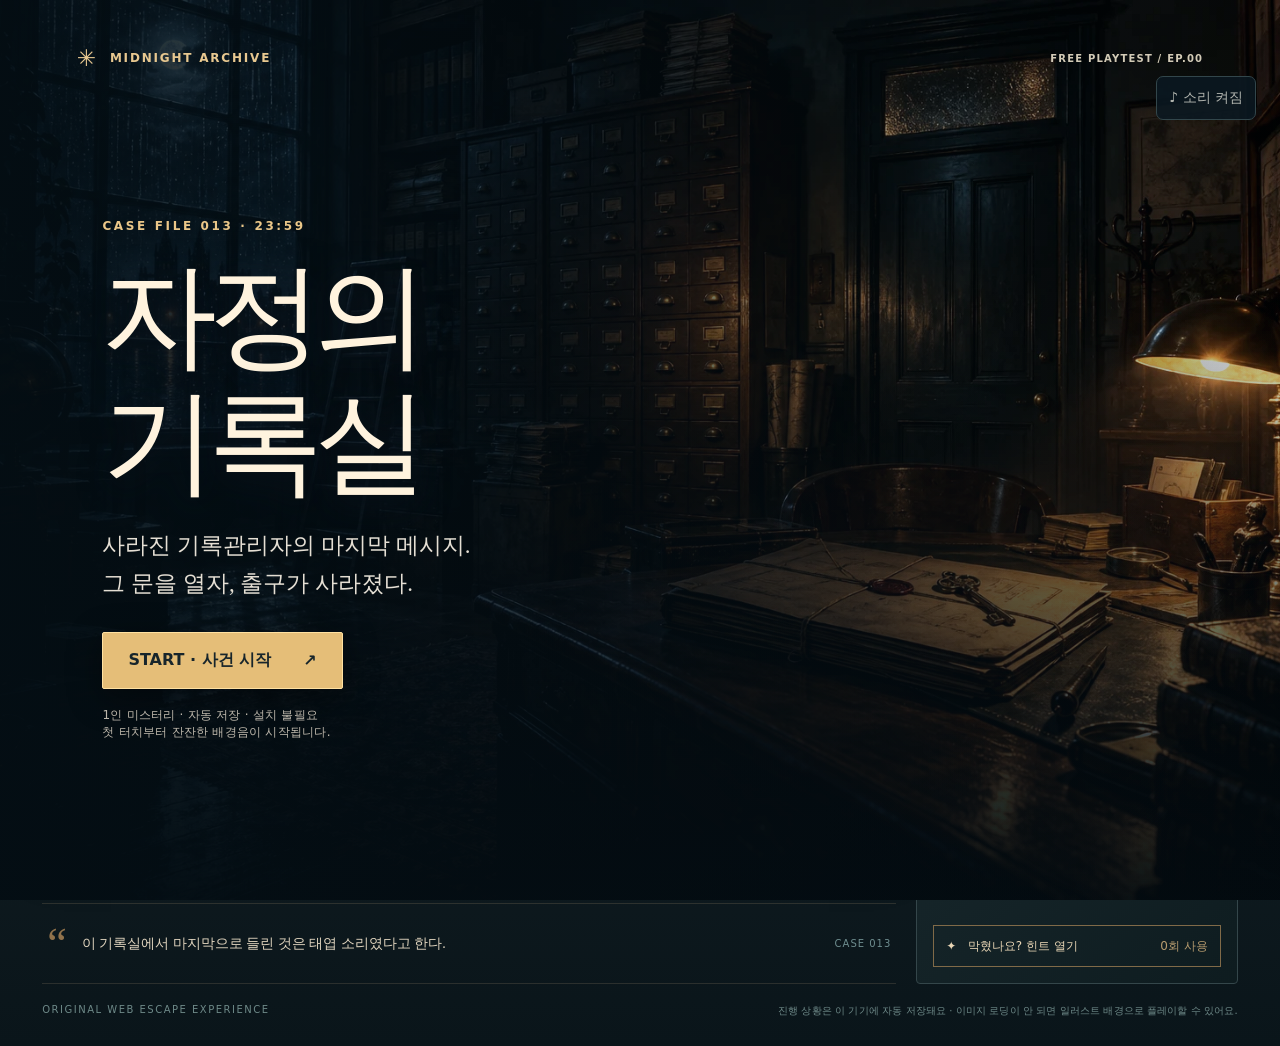
==== commit 0882224c: "Complete Midnight Archive second edition with linked puzzles and mobile gameplay" ====
--- a/escape-playtest/index.html
+++ b/escape-playtest/index.html
@@ -1,417 +1,459 @@
-<!doctype html>
-<html lang="ko">
-<head>
-  <meta charset="utf-8">
-  <meta name="viewport" content="width=device-width, initial-scale=1, viewport-fit=cover">
-  <meta name="theme-color" content="#0b171d">
-  <meta name="description" content="자정의 기록실 - 한국어 포인트 앤 클릭 미스터리 방탈출 웹게임 체험판">
-  <title>자정의 기록실 | 0화 · 사라진 기록</title>
-  <meta name="robots" content="noindex,nofollow">
-  <meta property="og:type" content="website">
-  <meta property="og:locale" content="ko_KR">
-  <meta property="og:title" content="자정의 기록실 | 무료 방탈출 게임">
-  <meta property="og:description" content="23:59, 문이 잠겼다. 단서를 찾아 기록실에서 탈출하라! 설치 없이 모바일·PC에서 플레이.">
-  <meta property="og:url" content="https://arttoy61-png.github.io/moving-date/escape-playtest/">
-  <meta property="og:image" content="https://d8j0ntlcm91z4.cloudfront.net/user_3IDBI0waiBn60lYtWWKmKzM268s/hf_20261014_065559_2827b223-7300-490b-8c20-c61c3e0c7dc3.png">
-  <meta name="twitter:card" content="summary_large_image">
-  <style>:root{--bg:#0b171d;--panel:#101e24;--panel2:#15262c;--line:#34464a;--line2:rgba(224,193,139,.21);--amber:#e6bd75;--amber2:#a47b44;--bone:#e7ddc9;--muted:#96a6a9;--red:#ac6352;--teal:#9abfbd;--serif:"Iowan Old Style","Noto Serif KR","Nanum Myeongjo",Georgia,serif;--sans:-apple-system,BlinkMacSystemFont,"Apple SD Gothic Neo","Noto Sans KR",system-ui,sans-serif}
-*{box-sizing:border-box}html{background:var(--bg)}body{min-height:100vh;background:radial-gradient(ellipse at 25% -20%,#22303a 0%,transparent 50%),linear-gradient(180deg,#0b171d,#101c21 70%,#0a151a);color:var(--bone);font-family:var(--sans);margin:0;font-size:15px}button,input{font:inherit}button{cursor:pointer;-webkit-tap-highlight-color:transparent}button:focus-visible,input:focus-visible{outline:2px solid var(--amber);outline-offset:3px}button:disabled{opacity:.55;cursor:not-allowed}img{max-width:100%}a{color:var(--amber)}.game-shell{max-width:1510px;padding:0 clamp(14px,3.3vw,44px) 28px;margin:auto}.topbar{height:68px;display:flex;align-items:center;justify-content:space-between;border-bottom:1px solid rgba(220,190,141,.16)}.brand{display:flex;align-items:center;gap:12px;color:var(--amber);letter-spacing:.18em;font-weight:650;font-size:13px}.sigil{display:grid;place-items:center;width:29px;height:29px;border:1px solid var(--amber2);transform:rotate(45deg);font-size:17px}.sigil::first-letter{transform:rotate(-45deg)}.brand-text small{display:block;letter-spacing:.25em;font-size:8px;color:#9eaba9;margin-top:2px}.top-actions{display:flex;gap:10px}.quiet{color:#b2b5af;border:1px solid #32464b;background:transparent;border-radius:7px;padding:10px 12px}.quiet:hover{border-color:var(--amber2);color:#f5e6cb}.top-icon{font-size:14px}.top-icon span{margin-left:4px;font-size:12px}.headline{display:flex;justify-content:space-between;align-items:flex-end;padding:34px 4px 22px;gap:16px}.eyebrow,.tiny-label{font-size:10px;letter-spacing:.2em;color:var(--amber);font-weight:750}.eyebrow span{padding:0 7px;color:#6f7d7f}.headline h1{font:400 clamp(33px,4.1vw,56px)/1.28 var(--serif);letter-spacing:-.075em;margin:7px 0 6px;color:#f1e6d5}.subtitle{color:#adb6b4;letter-spacing:.02em;margin:0;font-size:14px}.case-id{min-width:113px;text-align:right;border-left:1px solid rgba(222,189,135,.25);padding-left:20px;line-height:1}.case-id span{display:block;letter-spacing:.2em;font-size:10px;color:var(--muted)}.case-id strong{font:400 47px/1 var(--serif);color:var(--amber);display:block;margin:5px 0}.case-id small{color:var(--muted);font-size:10px}.mission-bar{min-height:68px;border:1px solid rgba(222,188,129,.22);display:flex;justify-content:space-between;align-items:center;padding:13px 18px;gap:15px;background:linear-gradient(95deg,#283027cf,#17262bd1);border-radius:8px 8px 0 0}.mission-copy{display:flex;align-items:center;gap:13px}.pulse-dot{display:block;width:8px;height:8px;background:var(--amber);border-radius:50%;box-shadow:0 0 0 5px rgba(230,189,117,.12)}.mission-label{display:block;color:#c2b69e;letter-spacing:.1em;font-size:10px;margin-bottom:4px}.mission-copy strong{font-size:13px;font-weight:600;color:#ebdfcb}.progress-group{display:flex;gap:12px;align-items:center;min-width:258px;font-size:11px;color:#c7c3b7}.track{width:100px;height:4px;border-radius:4px;background:#455350;overflow:hidden}.track>div{height:100%;width:0;background:linear-gradient(90deg,#ad966d,#eac785);transition:width .6s}.timer{font:500 14px/1 var(--sans);font-variant-numeric:tabular-nums;color:#e0c99e}.game-layout{display:grid;grid-template-columns:minmax(0,1.86fr) minmax(280px,.7fr);gap:20px;margin-top:19px}.room-column{min-width:0}.room-topline{height:31px;display:flex;align-items:center;justify-content:space-between;letter-spacing:.04em;font-size:11px;color:#a0b2b1}.status-eye{display:inline-block;width:6px;height:6px;border-radius:100%;background:#83a6ab;margin-right:6px;box-shadow:0 0 7px #86b5b7}.desktop-hint{font-size:10px;color:#819293}.mobile-pan{display:none}.scene-viewport{width:100%;overflow:hidden;border:1px solid #56605a;box-shadow:0 16px 45px rgba(0,0,0,.27);background:#111b22;position:relative}.scene-canvas{width:100%;aspect-ratio:16/9;position:relative;background:#1e2c33}.room-art{width:100%;height:100%;object-fit:cover;display:block;filter:saturate(.86) contrast(1.03)}.scene-vignette{position:absolute;inset:0;background:linear-gradient(0deg,rgba(5,10,15,.30),transparent 27%),radial-gradient(ellipse at 50% 45%,transparent 36%,rgba(6,11,16,.24) 100%);pointer-events:none}.hotspot{position:absolute;left:var(--x);top:var(--y);transform:translate(-50%,-50%);display:flex;flex-direction:column;align-items:center;gap:8px;padding:10px;border:none;background:transparent;color:#fff;filter:drop-shadow(0 3px 6px #0a141a);min-width:78px}.hotspot-ring{display:block;width:27px;height:27px;border:1px solid rgba(255,243,212,.9);background:rgba(25,30,29,.5);box-shadow:0 0 0 6px rgba(230,189,117,.12),0 0 12px rgba(252,211,142,.27);border-radius:50%;position:relative;transition:all .2s}.hotspot-ring:after{content:"";position:absolute;inset:9px;border-radius:50%;background:var(--amber)}.hotspot:hover .hotspot-ring,.hotspot:focus-visible .hotspot-ring{transform:scale(1.18);box-shadow:0 0 0 9px rgba(230,189,117,.19),0 0 25px rgba(252,211,142,.3)}.hotspot-label{background:rgba(6,20,23,.86);color:#f1e6d5;border:1px solid rgba(224,194,153,.34);white-space:nowrap;border-radius:3px;padding:5px 9px;font-size:11px;letter-spacing:-.015em}.hotspot.solved .hotspot-ring:after{background:#8dc9b3}.hotspot.solved .hotspot-ring{border-color:#bce1c6}.quicklook{display:flex;align-items:center;gap:12px;padding:11px 0 3px;flex-wrap:wrap}.quicklook-title{font-size:11px;color:#91a5a4;letter-spacing:.08em;white-space:nowrap}.quick-buttons{display:flex;flex-wrap:wrap;gap:6px}.quick-buttons button{background:#1c2b31;border:1px solid #36494b;color:#c9d0c5;font-size:11px;padding:7px 13px;border-radius:30px}.quick-buttons button:hover,.quick-buttons button:focus-visible{background:#273b3e;color:var(--amber);border-color:#b39462}.narration{min-height:81px;margin-top:13px;border-top:1px solid rgba(209,180,135,.16);border-bottom:1px solid rgba(209,180,135,.16);display:flex;align-items:center;gap:15px;padding:14px 5px}.narration-symbol{font:44px var(--serif);align-self:center;color:#91724b;line-height:1}.narration p{flex:1;line-height:1.6;margin:0;font:14px/1.7 var(--serif);color:#e0d4be}.narration-tail{font-size:10px;color:#6e8d8f;letter-spacing:.1em;white-space:nowrap}.sidebar{display:flex;flex-direction:column;gap:12px;min-width:0}.side-card{border:1px solid var(--line);background:linear-gradient(140deg,rgba(26,42,47,.92),rgba(14,28,32,.92));padding:16px;border-radius:4px}.side-card-heading{display:flex;justify-content:space-between;align-items:center;gap:8px;color:var(--amber);font-size:11px;font-weight:650;letter-spacing:.06em;margin-bottom:13px}.side-card-heading>span:last-child{font-weight:400;font-size:10px;letter-spacing:0;color:#7f9697}.redacted{text-decoration:line-through}.portrait-row{display:flex;gap:13px;align-items:center}.portrait-row img{width:95px;height:115px;object-fit:cover;object-position:center 25%;border:1px solid #4b5e5a;filter:sepia(.12)}.portrait-copy{min-width:0}.portrait-copy h2{font:400 23px var(--serif);margin:5px 0 8px}.portrait-copy p{font:12px/1.6 var(--serif);margin:0;color:#c5bfaf}.inventory-slots{display:grid;grid-template-columns:repeat(3,minmax(0,1fr));gap:8px;min-height:84px}.empty-inventory{grid-column:1/-1;border:1px dashed #354950;min-height:64px;display:flex;align-items:center;justify-content:center;gap:8px;color:#7a9694;font-size:11px}.empty-inventory span{font-size:20px;color:#876f51}.item-card{min-height:75px;border-radius:3px;border:1px solid #425654;background:linear-gradient(135deg,#27383b,#192a31);color:#dbd5c4;display:flex;flex-direction:column;align-items:center;justify-content:center;gap:5px;padding:7px 4px;transition:.2s}.item-card.selected{background:linear-gradient(135deg,#5b4930,#3b352c);border-color:#deb66d;box-shadow:inset 0 0 0 1px #deb66d55}.item-card.used{opacity:.68}.item-icon{font-size:24px;line-height:1}.item-title{font-size:10px;white-space:nowrap;overflow:hidden;text-overflow:ellipsis;max-width:100%}.side-hint{font-size:11px;color:#8fa2a1;margin:11px 0 0;line-height:1.5}.notes-card{flex:1;display:flex;flex-direction:column}.notes-list{min-height:65px;max-height:190px;overflow-y:auto}.notes-list p{font-size:12px;line-height:1.6;margin:0 0 7px;color:#aeb8b3}.notes-list .note-line{display:flex;gap:6px;padding:6px 0;border-bottom:1px solid #283e40}.note-line>span{color:#d5ad6d}.empty-note{font-style:italic}.side-button{width:100%;background:transparent;color:#ead7b6;border:1px solid #806a48;font-size:12px;min-height:42px;text-align:left;padding:0 12px;margin-top:auto}.side-button:hover{background:#493f2d}.side-button span{float:right;color:#b69b6e}.bottom-note{display:flex;justify-content:space-between;gap:14px;color:#6e8988;font-size:10px;margin-top:20px;letter-spacing:.01em}.bottom-note span:first-child{white-space:nowrap;letter-spacing:.15em}.modal-shade{position:fixed;inset:0;z-index:30;background:rgba(2,8,11,.81);backdrop-filter:blur(5px);display:grid;place-items:center;padding:18px;animation:shading .17s ease-out}.modal-panel{position:relative;max-height:min(90vh,850px);overflow-y:auto;width:min(520px,100%);background:linear-gradient(160deg,#203036,#111f25 70%);border:1px solid #806b4b;box-shadow:0 20px 80px #020405c9,0 0 0 7px #1d272a;border-radius:5px;padding:26px}.modal-close{position:absolute;top:13px;right:14px;border:1px solid #50605d;background:#14242a;color:#e7dece;width:32px;height:32px;border-radius:3px;font-size:18px}.modal-kicker{color:var(--amber);font-size:10px;letter-spacing:.19em;text-transform:uppercase;font-weight:700;padding-right:30px}.modal-panel h2{font:400 31px/1.3 var(--serif);margin:11px 0 13px;color:#f4e5ca;letter-spacing:-.045em}.modal-body{line-height:1.75;font-size:14px;color:#cad2ca}.modal-body p{margin:9px 0}.modal-feature{border:1px solid #55615c;overflow:hidden;margin:14px 0 16px;background:#17252a;max-height:200px}.modal-feature img{width:100%;height:180px;object-fit:cover;display:block}.modal-text-art{margin:17px 0;border:1px solid rgba(223,191,139,.26);background:linear-gradient(140deg,#3b3c31,#182a2f);padding:18px}.code-strip{display:flex;gap:10px;align-items:center;justify-content:center;flex-wrap:wrap;margin:12px 0}.book{height:100px;width:66px;border-radius:3px 7px 7px 3px;box-shadow:inset -8px 0 #0003,3px 4px 6px #0006;display:flex;flex-direction:column;align-items:center;justify-content:center;gap:7px;color:#fff;font-weight:700}.book span{font-family:var(--serif);font-size:29px}.book small{font-size:12px}.book.blue{background:linear-gradient(95deg,#163a69,#315d8a)}.book.red{background:linear-gradient(95deg,#713d3a,#a36058)}.book.gold{background:linear-gradient(95deg,#9e7536,#c69b58)}.order-stamps{display:flex;justify-content:center;gap:14px;padding:8px 0}.order-stamps i{display:grid;place-items:center;border-radius:50%;width:62px;height:62px;border:3px double #ebce9e;background:#1b2e31;font-style:normal;color:#fff;font-size:24px}.order-stamps .stamp-blue{color:#83b4d8}.order-stamps .stamp-red{color:#d88d80}.order-stamps .stamp-gold{color:#efc778}.order-stamps strong{align-self:center;color:#d6b578}.evidence-line{font:18px/1.7 var(--serif);text-align:center;padding:15px 12px;border-left:2px solid #aa8453;margin:12px 0;background:#2b302b}.evidence-line em{font-style:normal;color:var(--amber)}.keypad-screen{padding:12px;background:#0b181c;border:1px solid #4a5e59;text-align:center;letter-spacing:.5em;font:30px/1 var(--sans);color:var(--amber);margin:19px auto;width:230px;font-variant-numeric:tabular-nums}.keypad{display:grid;grid-template-columns:repeat(3,70px);justify-content:center;gap:9px;margin:13px 0}.keypad button{height:53px;background:#243238;border:1px solid #4c5f5d;color:#f2e2bf;font:18px var(--sans);border-radius:3px}.keypad button:hover{background:#39483f;border-color:#ad956d}.keypad .key-secondary{color:#b6a48b;font-size:13px}.action-row{display:flex;gap:9px;margin-top:18px;flex-wrap:wrap}.action{background:linear-gradient(180deg,#e5c17f,#ba8f50);border:1px solid #edce8a;color:#182326;padding:12px 16px;border-radius:3px;font-weight:750;min-height:43px;flex:1}.action.secondary{background:transparent;color:#ead7b6;border-color:#8b7657;font-weight:500}.action:hover{filter:brightness(1.1)}.small-notice{font-size:12px;color:#b6a88c;line-height:1.6}.puzzle-feedback{min-height:27px;margin-top:13px;color:#df9588;font-size:13px;text-align:center}.clock-face{width:152px;height:152px;border-radius:100%;background:radial-gradient(#3f4640,#182629);margin:12px auto 14px;border:9px ridge #a58a58;display:grid;place-items:center;box-shadow:0 6px 20px #05090ac9}.clock-time{font:32px var(--serif);color:#f6e1af;font-variant-numeric:tabular-nums}.clock-controls{display:flex;gap:10px;justify-content:center}.clock-control{display:grid;grid-template-columns:38px 67px 38px;align-items:center;text-align:center;gap:5px;color:#dbcaae}.clock-control button{height:37px;border:1px solid #5f6559;background:#24363b;color:#f0d7a7;border-radius:3px}.clock-control label{display:block;font-size:11px;color:#b3bcb3}.badge-success{display:inline-block;background:#244e41;border:1px solid #688c78;color:#c8e3d0;padding:5px 10px;font-size:11px}.toast{position:fixed;z-index:60;bottom:clamp(12px,3vw,34px);left:50%;transform:translate(-50%,20px);opacity:0;pointer-events:none;max-width:90vw;padding:12px 18px;border:1px solid #d3b37a;background:#222f2e;color:#f5ead3;font-size:13px;box-shadow:0 10px 32px #0008;transition:opacity .25s,transform .25s;border-radius:4px;text-align:center}.toast.shown{opacity:1;transform:translate(-50%,0)}.intro-cover{display:flex;gap:16px;align-items:center;border:1px solid #3e544f;background:#15252b;padding:12px;margin:14px 0}.intro-cover img{width:111px;height:153px;object-fit:cover}.intro-cover p{margin:0;font:14px/1.8 var(--serif);color:#e7dece}.intro-cover strong{color:var(--amber)}.finish-hero{height:190px;width:100%;object-fit:cover;border:1px solid #7d6849}.finish-stats{display:flex;justify-content:space-around;border:1px solid #4d5e53;margin-top:15px;padding:17px 5px;gap:6px}.finish-stats div{text-align:center}.finish-stats strong{font:25px var(--serif);color:#efcf90;display:block}.finish-stats span{font-size:11px;color:#a4b8ae}.spark{position:fixed;top:-12px;width:7px;height:14px;background:#d8b777;z-index:99;pointer-events:none;animation:fall 2.4s linear forwards}@keyframes fall{from{transform:translateY(-20px) rotate(10deg);opacity:1}to{transform:translateY(105vh) rotate(480deg);opacity:0}}@keyframes shading{from{opacity:0}to{opacity:1}}
-@media(max-width:1100px){.game-layout{grid-template-columns:1fr;gap:10px}.sidebar{display:grid;grid-template-columns:repeat(3,minmax(0,1fr))}.side-card{min-height:184px}.portrait-row{display:block}.portrait-row img{width:75px;height:82px;float:left;margin-right:9px}.notes-card .notes-list{max-height:120px}.side-button{margin-top:10px}.inventory-slots{grid-template-columns:repeat(2,minmax(0,1fr))}.mission-bar{padding:10px 13px}}
-@media(max-width:680px){.game-shell{padding:0 12px 24px}.topbar{height:56px}.brand{font-size:10px;letter-spacing:.1em;gap:9px}.brand-text small{font-size:7px}.sigil{width:23px;height:23px}.quiet{padding:8px}.top-icon span{display:none}.headline{padding:22px 3px 17px}.headline h1{font-size:37px}.subtitle{font-size:12px}.case-id{min-width:65px;padding-left:9px}.case-id strong{font-size:35px}.case-id span{font-size:8px}.case-id small{font-size:9px}.mission-bar{align-items:flex-start;flex-wrap:wrap}.progress-group{width:100%;min-width:0;justify-content:flex-end;gap:9px}.track{flex:1}.mission-copy strong{font-size:12px}.room-topline{font-size:10px;padding-bottom:5px}.mobile-pan{display:block;text-align:right;max-width:44%;font-size:9px;color:var(--amber)}.desktop-hint{display:none}.scene-viewport{overflow-x:auto;overscroll-behavior-x:contain;scrollbar-color:#786445 #263438}.scene-canvas{width:780px;min-width:780px}.hotspot-label{font-size:11px}.quicklook{align-items:flex-start}.quick-buttons{gap:5px}.quick-buttons button{padding:7px 10px}.narration p{font-size:13px}.narration-tail{display:none}.sidebar{display:block}.side-card{margin-top:11px;min-height:0}.portrait-row{display:flex}.portrait-row img{width:81px;height:93px;float:none;margin-right:0}.inventory-slots{grid-template-columns:repeat(4,minmax(0,1fr));min-height:68px}.item-card{min-height:69px}.modal-panel{padding:21px 18px;max-height:92vh}.modal-panel h2{font-size:27px}.intro-cover img{width:90px;height:126px}.bottom-note{display:block;font-size:10px;line-height:1.8}.bottom-note span{display:block}.hotspot{min-width:75px}}
-@media(max-width:370px){.headline h1{font-size:33px}.case-id strong{font-size:31px}.quicklook-title{display:none}.clock-control{grid-template-columns:30px 45px 30px}.clock-controls{gap:3px}.clock-control button{height:32px}}
-@media(prefers-reduced-motion:reduce){*,*:before,*:after{transition:none!important;animation:none!important}}
-
-/* V2 — cinematic title + story sequence. Existing PC board style preserved. */
-[hidden]{display:none!important}
-body.overlay-locked{overflow:hidden}
-.cinematic-screen{position:fixed;inset:0;z-index:70;background:#0b1a24;overflow:hidden;isolation:isolate;color:#fff;font-family:var(--sans)}
-.cinematic-screen[hidden]{display:none}
-.cinematic-bg{position:absolute;inset:0;width:100%;height:100%;object-fit:cover;object-position:center;filter:saturate(.91);transition:opacity .45s ease,transform .7s ease}
-.cinematic-shade{position:absolute;inset:0;background:linear-gradient(90deg,rgba(4,14,20,.93),rgba(4,14,20,.52) 62%,rgba(3,14,19,.12)),linear-gradient(0deg,rgba(3,10,15,.96),transparent 68%);pointer-events:none}
-.landing-top,.prologue-top{position:absolute;top:clamp(25px,5svh,60px);left:clamp(24px,6vw,95px);right:clamp(24px,6vw,95px);display:flex;align-items:center;gap:12px;letter-spacing:.15em;font-size:12px;color:#e8c890;font-weight:700}
-.diamond-mark{font-size:23px;font-weight:400}.demo-tag{margin-left:auto;color:#d3cbb7;font-size:10px;letter-spacing:.12em}
-.cinematic-copy{position:absolute;bottom:clamp(42px,12vh,130px);left:clamp(24px,8vw,130px);right:clamp(24px,8vw,130px);max-width:850px}
-.cinematic-overline{color:#ebc789;font-size:12px;letter-spacing:.22em;font-weight:750}
-.landing-copy h1{font:400 clamp(64px,9vw,126px)/1.09 var(--serif);letter-spacing:-.08em;margin:20px 0 22px;color:#fff3de;text-shadow:0 5px 35px #0b141e}
-.landing-hook{font:clamp(16px,2.1vw,23px)/1.65 var(--serif);color:#e5dfd4;margin:0 0 29px}
-.cinematic-primary{display:inline-flex;align-items:center;justify-content:space-between;gap:32px;padding:17px 25px;min-width:240px;background:#e5be78;border:1px solid #ffe1a1;color:#17252b;border-radius:2px;font-weight:800;font-size:16px;min-height:56px;box-shadow:0 8px 34px #0006;transition:transform .2s,background .2s}
-.cinematic-primary:hover{background:#ffe0a0;transform:translateY(-2px)}
-.cinematic-secondary{display:inline-flex;align-items:center;justify-content:center;min-height:52px;padding:14px 22px;border:1px solid #9d8b6e;background:#0c1c24ba;color:#f0e3cf;margin:7px 10px 0 0;font-weight:600;font-size:14px;border-radius:2px}
-.entry-detail{font-size:12px;color:#bdb7ab;margin-top:18px;letter-spacing:.02em}
-.prologue-top{justify-content:space-between}.prologue-top span:first-child{font-size:23px;color:#f1d59a;letter-spacing:.08em}
-.prologue-top span:last-child{font-size:10px;color:#dfd1b7}
-.prologue-copy h2{font:400 clamp(41px,6vw,80px)/1.16 var(--serif);letter-spacing:-.065em;color:#fff1d7;margin:19px 0 23px}
-.prologue-copy p{font:clamp(18px,2.35vw,24px)/1.72 var(--serif);color:#f0e9dc;max-width:750px;white-space:pre-line;min-height:4.8em;text-shadow:0 2px 14px #05131b}
-.prologue-actions{display:flex;align-items:center;gap:8px;flex-wrap:wrap;margin-top:32px}
-.mobile-room-nav,.mobile-dock{display:none}
-#drawer-shade{display:none}
-.hotspot[hidden]{display:none!important}
-/* Responsive mobile gameplay: three close-up portrait areas, no horizontal scrolling */
-@media(max-width:680px){
- html,body{width:100%;overflow-x:hidden}
- .game-shell{padding:0 12px 108px;max-width:100%}
- .topbar{height:54px}.brand{font-size:11px}.top-actions{gap:6px}
- .headline{padding:13px 1px 11px}.headline h1{font-size:28px;line-height:1.25;margin:3px 0 2px}.headline .eyebrow{font-size:10px}.headline .subtitle{font-size:12px}.case-id{min-width:49px}.case-id strong{font-size:27px}.case-id span,.case-id small{font-size:8px}
- .mission-bar{min-height:56px;gap:6px;border-radius:6px;padding:9px 12px}.mission-copy{gap:9px}.mission-label{font-size:10px}.mission-copy strong{font-size:14px;line-height:1.4}.progress-group{margin-left:16px;width:auto;min-width:0;gap:6px;font-size:11px}.track{width:46px;flex:none}.timer{font-size:12px}
- .game-layout{display:block;margin-top:6px}
- .room-topline{min-height:27px;height:auto;padding:1px 4px 4px;font-size:11px}.mobile-pan{font-size:11px;max-width:50%}
- .mobile-room-nav{display:grid;grid-template-columns:repeat(3,1fr);gap:5px;margin-bottom:8px}
- .mobile-zone-btn{height:46px;border:1px solid #43565a;border-radius:4px;background:#16262d;color:#cbd5ce;display:flex;flex-direction:column;align-items:center;justify-content:center;gap:2px;font-size:13px;font-weight:650;line-height:1.3}
- .mobile-zone-btn span{font-size:9px;color:#a1a5a0;letter-spacing:.11em}
- .mobile-zone-btn.active{background:#56442e;color:#fce6b9;border-color:#d2a96f}.mobile-zone-btn.active span{color:#f5c985}
- .scene-viewport{width:100%;overflow:hidden!important;border-radius:6px;touch-action:pan-y;overscroll-behavior:contain;box-shadow:0 5px 20px #0008}
- .scene-canvas{width:100%!important;min-width:0!important;aspect-ratio:9/16!important;height:auto!important;overflow:hidden!important;position:relative}
- .scene-canvas .room-art{position:absolute;top:0;left:0;width:300%!important;max-width:none!important;height:100%!important;object-fit:fill;transform:translateX(var(--scene-shift,0%));transition:transform .34s ease;pointer-events:none}
- .scene-viewport .scene-vignette{z-index:1}
- .hotspot{z-index:2;left:var(--mobile-x,var(--x));transform:translate(-50%,-50%);padding:7px;min-width:66px}
- .hotspot-ring{width:32px;height:32px;background:#161e22bf}.hotspot-ring:after{inset:10px}
- .hotspot-label{font-size:14px;font-weight:700;padding:6px 9px;letter-spacing:0}
- .hotspot:not(.zone-visible){display:none!important}
- .quicklook{display:none!important}
- .narration{margin-top:8px;min-height:61px;padding:9px 7px}.narration p{font-size:15px;line-height:1.55}.narration-symbol{font-size:30px}
- .sidebar{display:block;position:fixed;bottom:calc(72px + env(safe-area-inset-bottom));left:9px;right:9px;z-index:49;max-height:min(50dvh,460px);overflow-y:auto;border:1px solid #9b7d54;background:#101f25;box-shadow:0 -14px 55px #01070bcf;border-radius:12px 12px 5px 5px;padding:9px;transform:translateY(calc(100% + 165px));visibility:hidden;transition:transform .23s ease,visibility .23s}
- body.mobile-panel-open .sidebar{transform:translateY(0);visibility:visible}
- .sidebar[data-mobile-panel="inventory"] .profile-card,.sidebar[data-mobile-panel="inventory"] .notes-card{display:none}
- .sidebar[data-mobile-panel="notes"] .profile-card,.sidebar[data-mobile-panel="notes"] .inventory-card{display:none}
- .sidebar .side-card{margin:0;min-height:0;padding:14px;background:transparent;border:none}
- .side-card-heading{font-size:14px}.side-card-heading>span:last-child{font-size:12px}
- .inventory-slots{grid-template-columns:repeat(3,minmax(0,1fr));gap:9px}
- .item-card{min-height:82px}.item-title{font-size:13px}.item-icon{font-size:30px}
- .side-hint,.notes-list p{font-size:14px}.notes-list{max-height:40vh}.side-button{font-size:14px;min-height:48px}
- .mobile-dock{display:grid;grid-template-columns:repeat(4,1fr);align-items:center;position:fixed;bottom:0;left:0;right:0;z-index:50;height:calc(66px + env(safe-area-inset-bottom));padding:5px 7px env(safe-area-inset-bottom);background:#112128fa;border-top:1px solid #826848;box-shadow:0 -6px 25px #0009}
- .mobile-dock button{border:none;background:transparent;color:#e7d2ab;display:flex;flex-direction:column;align-items:center;justify-content:center;gap:3px;min-height:52px}
- .mobile-dock button span{font-size:25px;line-height:1}.mobile-dock button small{font-size:11px;font-weight:650;white-space:nowrap}
- .mobile-dock button.is-active{color:#fff5d1;background:#433826;border-radius:5px}
- body.mobile-panel-open #drawer-shade{display:block;position:fixed;inset:0;z-index:48;background:#050b0c88}
- .modal-shade{padding:10px 12px calc(14px + env(safe-area-inset-bottom));z-index:65}
- .modal-panel{width:min(100%,520px);padding:21px 17px;max-height:calc(91dvh - env(safe-area-inset-bottom))}
- .modal-panel h2{font-size:28px}.modal-body{font-size:16px;line-height:1.75}.modal-body p,.small-notice{font-size:15px;line-height:1.7}
- .modal-kicker{font-size:11px}.action{font-size:15px;min-height:50px}.action-row{gap:8px}
- .keypad button{height:53px;min-width:65px}.clock-control button{height:43px}.clock-control label{font-size:13px}
- .book{width:61px;height:92px}.book span{font-size:28px}.order-stamps{gap:7px}.order-stamps i{width:54px;height:54px;font-size:21px}
- .bottom-note{font-size:11px;line-height:1.65}
- .toast{bottom:calc(77px + env(safe-area-inset-bottom));font-size:14px;z-index:85}
- .cinematic-screen{min-height:100svh}
- .landing-top,.prologue-top{top:24px;left:21px;right:21px;font-size:11px}
- .demo-tag{font-size:9px}
- .cinematic-shade{background:linear-gradient(0deg,#061018 0%,#071824c9 35%,#06182430 74%),linear-gradient(90deg,#06182455,transparent)}
- .cinematic-copy{left:22px;right:22px;bottom:calc(34px + env(safe-area-inset-bottom));max-width:none}
- .landing-copy h1{font-size:clamp(58px,16vw,82px);margin:12px 0 13px}.landing-hook{font-size:17px;line-height:1.75;margin-bottom:20px}
- .cinematic-primary{width:100%;min-width:0;min-height:54px;font-size:16px}
- .cinematic-secondary{width:100%;margin:7px 0 0;font-size:14px}
- .entry-detail{font-size:11px;line-height:1.5;margin-top:14px}
- .prologue-copy h2{font-size:clamp(35px,10vw,51px);margin:10px 0 14px}
- .prologue-copy p{font-size:17px;min-height:5.5em;line-height:1.7}
- .prologue-actions{gap:2px;margin-top:15px}
- .prologue-top span:last-child{font-size:8px;text-align:right}
-}
-@media(max-width:360px){.headline h1{font-size:25px}.case-id strong{font-size:25px}.mission-copy strong{font-size:13px}.mobile-zone-btn{font-size:12px}.cinematic-copy{left:16px;right:16px}.landing-copy h1{font-size:55px}}
-@media(prefers-reduced-motion:reduce){.cinematic-bg,.room-art,.sidebar{transition:none!important}}
-
-/* Final mobile close-up camera: one upright, legible room section per tap. */
-@media(max-width:680px){
- .scene-canvas{width:100%!important;height:clamp(278px,45dvh,430px)!important;min-height:0!important;aspect-ratio:auto!important;overflow:hidden}
- .scene-canvas .room-art{inset:0!important;width:100%!important;height:100%!important;object-fit:cover!important;object-position:var(--scene-focus,0%) 50%!important;transform:none!important;transition:object-position .32s ease!important}
- .scene-viewport{height:clamp(278px,45dvh,430px)!important;overflow:hidden!important}
- .scene-viewport .hotspot{min-height:49px;max-width:110px}
- .hotspot-label{line-height:1.3!important}
- .bottom-note{margin-bottom:12px}
- .game-shell{padding-bottom:calc(82px + env(safe-area-inset-bottom))!important}
- .narration{min-height:49px!important}
- .cinematic-bg{object-position:54% center}
- .cinematic-copy{bottom:calc(29px + env(safe-area-inset-bottom))}
-}
-@media(max-height:700px) and (max-width:680px){
- .headline{padding:8px 1px 6px}
- .headline h1{font-size:25px}
- .mission-bar{min-height:50px;padding:7px 9px}
- .scene-viewport,.scene-canvas{height:clamp(254px,42dvh,332px)!important}
- .mobile-room-nav{margin-bottom:5px}
- .mobile-zone-btn{height:40px}
- .room-topline{min-height:23px}
-}
-</style>
-</head>
-<body class="overlay-locked">
- <section id="landing" class="cinematic-screen landing-screen" aria-label="게임 시작 화면">
-  <img id="landing-art" class="cinematic-bg" src="[data-uri]" alt="비 내리는 밤, 오래된 기록실 입구">
-  <div class="cinematic-shade"></div>
-  <div class="landing-top"><span class="diamond-mark">✳</span> MIDNIGHT ARCHIVE <span class="demo-tag">FREE PLAYTEST / EP.00</span></div>
-  <div class="cinematic-copy landing-copy">
-   <span class="cinematic-overline">CASE FILE 013 · 23:59</span>
-   <h1>자정의<br>기록실</h1>
-   <p class="landing-hook">사라진 기록관리자의 마지막 메시지.<br>그 문을 열자, 출구가 사라졌다.</p>
-   <button id="start-game" class="cinematic-primary" type="button">사건 시작하기 <span aria-hidden="true">↗</span></button>
-   <button id="resume-game" class="cinematic-secondary" type="button" hidden>이어서 플레이하기</button>
-   <button id="landing-reset" class="cinematic-secondary" type="button" hidden>새로운 사건으로 다시 시작</button>
-   <p class="entry-detail">1인 · 약 10~15분 · 이어하기 지원 · 설치 불필요</p>
-  </div>
- </section>
- <section id="prologue" class="cinematic-screen prologue-screen" aria-label="사건 인트로" aria-hidden="true" hidden>
-  <img id="prologue-art" class="cinematic-bg" src="[data-uri]" alt="잠긴 복도와 남겨진 마지막 단서">
-  <div class="cinematic-shade"></div>
-  <div class="prologue-top"><span id="prologue-count">01 / 03</span><span>CASE 013 · THE MISSING ARCHIVIST</span></div>
-  <div class="cinematic-copy prologue-copy" aria-live="polite">
-   <span class="cinematic-overline" id="prologue-time">23:48 · 마지막 연락</span>
-   <h2 id="prologue-title">유리의 메시지</h2>
-   <p id="prologue-text">기록관리자 유리가 마지막으로 보낸 메시지가 도착했다.</p>
-   <div class="prologue-actions">
-    <button id="next-prologue" class="cinematic-primary" type="button">다음 장면 <span aria-hidden="true">→</span></button>
-    <button id="skip-prologue" class="cinematic-secondary" type="button">인트로 건너뛰기</button>
-   </div>
-  </div>
- </section>
- <div id="app" class="game-shell">
-  <header class="topbar">
-   <div class="brand"><span class="sigil">✳</span><span class="brand-text">MIDNIGHT ARCHIVE <small>INTERACTIVE MYSTERY</small></span></div>
-   <div class="top-actions">
-    <button class="quiet top-icon" id="sound-toggle" title="효과음 켜기/끄기" aria-label="효과음 켜기/끄기">♪ <span>소리 켜짐</span></button>
-    <button class="quiet top-icon" id="restart-btn" title="처음부터" aria-label="처음부터 다시 하기">↺ <span>처음부터</span></button>
-   </div>
-  </header>
-  <main>
-   <div class="headline">
-    <div class="heading-copy"><p class="eyebrow">EPISODE 00 <span>—</span> 무료 체험 / 약 10~15분</p><h1>자정의 기록실</h1><p class="subtitle">꺼진 시계는 거짓말을 하지 않는다.</p></div>
-    <div class="case-id"><span>CASE FILE</span><strong>013</strong><small>미해결 기록</small></div>
-   </div>
-   <div class="mission-bar"><div class="mission-copy"><span class="pulse-dot"></span><div><span class="mission-label">현재 조사 목표</span><strong id="mission">책상과 액자에서 첫 봉인의 단서를 찾아라</strong></div></div><div class="progress-group"><span id="stage-progress">조사 0 / 3</span><div class="track"><div id="track-fill"></div></div><span id="timer" class="timer">00:00</span></div></div>
-   <section class="game-layout" aria-label="탐색 화면">
-    <div class="room-column">
-     <div class="room-topline"><span><i class="status-eye"></i> 기록실 013 · 마지막 발견 위치</span><span class="mobile-pan">아래 장면 버튼으로 이동해요</span><span class="desktop-hint">물건을 선택해 조사하세요</span></div>
-     <nav class="mobile-room-nav" aria-label="방 구역 이동">
-       <button class="mobile-zone-btn active" data-zone="0" type="button" aria-pressed="true"><span>01</span>책상</button>
-       <button class="mobile-zone-btn" data-zone="1" type="button" aria-pressed="false"><span>02</span>액자·서랍</button>
-       <button class="mobile-zone-btn" data-zone="2" type="button" aria-pressed="false"><span>03</span>시계·출구</button>
-      </nav>
-      <div class="scene-viewport" id="scene-viewport" tabindex="0" aria-label="기록실을 좌우로 움직여 조사하는 장면">
-      <div class="scene-canvas" id="scene-canvas">
-       <img id="scene-art" class="room-art" src="[data-uri]" alt="책상, 액자, 서랍, 진열장, 벽시계와 잠긴 문이 있는 밤의 기록실">
-       <div class="scene-vignette"></div>
-       <button class="hotspot" style="--x:18%;--y:68%" data-hotspot="desk" title="책상 조사" aria-label="책상 조사"><span class="hotspot-ring"></span><span class="hotspot-label">책상</span></button>
-       <button class="hotspot" style="--x:48%;--y:29%" data-hotspot="painting" title="액자 조사" aria-label="액자 조사"><span class="hotspot-ring"></span><span class="hotspot-label">액자</span></button>
-       <button class="hotspot" style="--x:48%;--y:75%" data-hotspot="safe" title="잠긴 서랍 조사" aria-label="잠긴 서랍 조사"><span class="hotspot-ring"></span><span class="hotspot-label">봉인 서랍</span></button>
-       <button class="hotspot" style="--x:72%;--y:77%" data-hotspot="cabinet" title="진열장 조사" aria-label="진열장 조사"><span class="hotspot-ring"></span><span class="hotspot-label">진열장</span></button>
-       <button class="hotspot" style="--x:72%;--y:28%" data-hotspot="clock" title="멈춘 시계 조사" aria-label="멈춘 시계 조사"><span class="hotspot-ring"></span><span class="hotspot-label">벽시계</span></button>
-       <button class="hotspot door-hotspot" style="--x:92%;--y:61%" data-hotspot="door" title="잠긴 문 조사" aria-label="잠긴 문 조사"><span class="hotspot-ring"></span><span class="hotspot-label">출구</span></button>
-      </div>
-     </div>
-     <div class="quicklook" aria-label="조사할 위치"><span class="quicklook-title">빠른 조사</span><div class="quick-buttons"><button data-hotspot="desk">책상</button><button data-hotspot="painting">액자</button><button data-hotspot="safe">서랍</button><button data-hotspot="cabinet">진열장</button><button data-hotspot="clock">시계</button><button data-hotspot="door">문</button></div></div>
-     <div class="narration"><span class="narration-symbol">“</span><p id="narration-text">이 기록실에서 마지막으로 들린 것은 태엽 소리였다고 한다.</p><span class="narration-tail">CASE 013</span></div>
-    </div>
-    <aside class="sidebar" id="mobile-sidebar" data-mobile-panel="inventory">
-     <section class="side-card profile-card"><div class="side-card-heading"><span>01 / 사건의 목소리</span><span class="redacted">기록 복원 중</span></div><div class="portrait-row"><img id="character-art" src="[data-uri]" alt="기록관리자 유리의 초상"><div class="portrait-copy"><span class="tiny-label">ARCHIVIST</span><h2>유리</h2><p>“시계가 다시 움직이면, 진실은 거꾸로 읽힐 거야.”</p></div></div></section>
-     <section class="side-card inventory-card"><div class="side-card-heading"><span>02 / 소지품</span><span id="inventory-count">0개의 단서</span></div><div id="inventory" class="inventory-slots"><div class="empty-inventory"><span>◇</span> 아직 획득한 물건이 없습니다.</div></div><p class="side-hint">획득한 물건을 선택한 뒤, 사용할 장소를 눌러 보세요.</p></section>
-     <section class="side-card notes-card"><div class="side-card-heading"><span>03 / 수사 수첩</span><span id="clue-count">0건 발견</span></div><div id="notes" class="notes-list"><p class="empty-note">조사한 기록이 여기에 남습니다.</p></div><button class="side-button" id="hint-btn">✦ &nbsp; 막혔나요? 힌트 열기 <span id="hint-count">0/3</span></button></section>
-    </aside>
-   </section>
-   <footer class="bottom-note"><span>ORIGINAL WEB ESCAPE EXPERIENCE</span><span>진행 상황은 이 기기에 자동 저장돼요 · 이미지 로딩이 안 되면 일러스트 배경으로 플레이할 수 있어요.</span></footer>
-  </main>
- </div>
-  <div class="mobile-dock" role="toolbar" aria-label="플레이 도구">
-   <button id="mobile-bag" type="button" aria-expanded="false"><span aria-hidden="true">◈</span><small>소지품 <span id="mobile-item-count">0</span></small></button>
-   <button id="mobile-notes" type="button" aria-expanded="false"><span aria-hidden="true">▤</span><small>수사 수첩</small></button>
-   <button id="mobile-hint" type="button"><span aria-hidden="true">✧</span><small>힌트</small></button>
-   <button id="mobile-sound" type="button"><span aria-hidden="true">♫</span><small>소리 켜짐</small></button>
-  </div>
-  <div id="drawer-shade" hidden></div>
-  <div id="modal-root" aria-live="polite"></div>
- <div id="toast" class="toast" role="status"></div>
- <script>(() => {
-  'use strict';
-  const REMOTE_ART = {
-    room: 'https://d8j0ntlcm91z4.cloudfront.net/user_3IDBI0waiBn60lYtWWKmKzM268s/hf_20261013_154311_1c7ff573-3c4a-4067-8f49-9b9f54f9fd44.png',
-    yuri: 'https://d8j0ntlcm91z4.cloudfront.net/user_3IDBI0waiBn60lYtWWKmKzM268s/hf_20261013_154311_5954b0c7-ab64-458d-91f1-7ae7ff81410f.png',
-    items: 'https://d8j0ntlcm91z4.cloudfront.net/user_3IDBI0waiBn60lYtWWKmKzM268s/hf_20261013_154312_156f0270-cfe8-4b0a-93c1-8d48a6ebaef4.png',
-    ending: 'https://d8j0ntlcm91z4.cloudfront.net/user_3IDBI0waiBn60lYtWWKmKzM268s/hf_20261013_154312_a9707b66-f04a-4e0b-b9d0-1c48ddf4eb2e.png',
-    cover: 'https://d8j0ntlcm91z4.cloudfront.net/user_3IDBI0waiBn60lYtWWKmKzM268s/hf_20261014_065559_2827b223-7300-490b-8c20-c61c3e0c7dc3.png',
-    corridor: 'https://d8j0ntlcm91z4.cloudfront.net/user_3IDBI0waiBn60lYtWWKmKzM268s/hf_20261014_065559_a7f7db6f-75e2-41f2-8f52-d66e6a027b67.png'
-  };
-  const FALLBACK_ART = {room:'[data-uri]',yuri:'[data-uri]',items:'[data-uri]',ending:'[data-uri]'};
-  const ITEM_META = {
-    key: {label:'은빛 열쇠',symbol:'⚿',description:'좁은 열쇠 구멍에 맞을 것 같은 오래된 열쇠.'},
-    note: {label:'찢긴 기록지',symbol:'▤',description:'“시침은 11, 분침은 여덟 번째 눈금”이라고 적힌 기록.'},
-    gear: {label:'시계 태엽',symbol:'⚙',description:'벽시계에서 빠진 작은 황동 태엽.'},
-    tape: {label:'역행 테이프',symbol:'◈',description:'녹음 내용은 출구의 작은 재생기에 넣어야 들을 수 있다.'}
-  };
-  const STORAGE = 'midnight_archive_ep00_v2';
-  const makeState = () => ({started:false,startedAt:0,finishedAt:0,safeSolved:false,cabinetOpen:false,gearInstalled:false,clockSolved:false,tapePlayed:false,doorOpen:false,items:[],selected:'',clues:[],hints:0,errors:0,clicks:0,sound:true});
-  const allowed = new Set(Object.keys(ITEM_META));
-  let state = makeState(), currentDialog = null, currentCode='', clockHour=10, clockMinute=20, toastHandle=0;
-  const $ = id => document.getElementById(id);
-  const safeLoad = () => { try { const raw = JSON.parse(localStorage.getItem(STORAGE)||'null'); if(raw && typeof raw === 'object') {state={...makeState(),...raw};state.items=Array.isArray(raw.items)?raw.items.filter(v=>allowed.has(v)):[];state.clues=Array.isArray(raw.clues)?raw.clues.filter(v=>v&&typeof v.label==='string'&&typeof v.detail==='string'):[];state.selected=allowed.has(raw.selected)?raw.selected:'';} }catch(e){state=makeState();} };
-  const save = () => { try {localStorage.setItem(STORAGE,JSON.stringify(state));}catch(e){ /* private browsing */ } };
-  let audioContext=null,ambienceNodes=[],zoneIndex=0,prologueIndex=0,slideTouchStart=null;
-  const ctxAudio=()=>{try{const C=window.AudioContext||window.webkitAudioContext;if(!C)return null;if(!audioContext)audioContext=new C();if(audioContext.state==='suspended')audioContext.resume();return audioContext;}catch{return null;}};
-  const play=(freq=610,len=.075,kind='sine',volume=.07)=>{if(!state.sound)return;try{const ctx=ctxAudio();if(!ctx)return;const osc=ctx.createOscillator(),vol=ctx.createGain();osc.type=kind;osc.frequency.setValueAtTime(freq,ctx.currentTime);vol.gain.setValueAtTime(.0001,ctx.currentTime);vol.gain.exponentialRampToValueAtTime(Math.max(.0002,volume),ctx.currentTime+.015);vol.gain.exponentialRampToValueAtTime(.0001,ctx.currentTime+len);osc.connect(vol);vol.connect(ctx.destination);osc.start();osc.stop(ctx.currentTime+len+.03);}catch{}};
-  const cue=(name)=>{if(!state.sound)return;if(name==='lock'){play(130,.24,'sawtooth',.04);setTimeout(()=>play(85,.28,'triangle',.09),110);}else if(name==='page'){play(350,.08,'triangle',.023);}else if(name==='chime'){play(622,.23,'sine',.046);setTimeout(()=>play(934,.31,'sine',.034),130);}else if(name==='ending'){[370,466,554,740].forEach((n,i)=>setTimeout(()=>play(n,.45,'sine',.052),i*130));}};
-  const stopAmbience=()=>{for(const n of ambienceNodes){try{n.stop()}catch{}}ambienceNodes=[];};
-  const startAmbience=()=>{stopAmbience();if(!state.sound||!state.started||state.doorOpen)return;const c=ctxAudio();if(!c)return;for(const [freq,level] of [[55,.007],[81.5,.005]]){const osc=c.createOscillator(),g=c.createGain();osc.type='sine';osc.frequency.value=freq;g.gain.value=level;osc.connect(g);g.connect(c.destination);osc.start();ambienceNodes.push(osc);}};
-  const vib = (n=22) => {try{if(navigator.vibrate)navigator.vibrate(n);}catch(e){}};
-  const toast = (message) => {const el=$('toast');el.textContent=message;el.classList.add('shown');clearTimeout(toastHandle);toastHandle=setTimeout(()=>el.classList.remove('shown'),2600);};
-  const addItem = key => {if(!state.items.includes(key)){state.items.push(key);save();render();}};
-  const addClue = (label,detail) => {if(!state.clues.some(c=>c.label===label)){state.clues.push({label,detail});save();render();}};
-  const stage = () => Number(state.safeSolved)+Number(state.cabinetOpen)+Number(state.clockSolved)+Number(state.doorOpen);
-  const mission = () => state.doorOpen?'탈출 성공 · 다음 사건을 기다려 주세요': !state.safeSolved?'첫 번째 봉인의 비밀을 밝혀라':!state.cabinetOpen?'다음 봉인의 열쇠를 찾아라':!state.clockSolved?'멈춘 시간을 복구하라':!state.tapePlayed?'마지막 목소리를 재생하라':'출구의 비밀을 풀어라';
-  const elapsedSeconds=()=>state.startedAt?Math.max(0,Math.floor(((state.doorOpen?state.finishedAt:Date.now())-state.startedAt)/1000)):0;
-  const fmt=(seconds)=>`${String(Math.floor(seconds/60)).padStart(2,'0')}:${String(seconds%60).padStart(2,'0')}`;
-  function render(){
-    $('mission').textContent=mission();$('stage-progress').textContent=`조사 ${stage()} / 4`;$('track-fill').style.width=stage()*100/4+'%';$('timer').textContent=fmt(elapsedSeconds());
-    $('inventory-count').textContent=state.items.length+'개의 단서';$('clue-count').textContent=state.clues.length+'건 발견';$('hint-count').textContent=state.hints+'/3';$('mobile-item-count').textContent=String(state.items.length);$('mobile-bag').classList.toggle('has-items',state.items.length>0);$('mobile-sound').querySelector('small').textContent=state.sound?'소리 켜짐':'소리 꺼짐';
-    $('sound-toggle').innerHTML=state.sound?'♪ <span>소리 켜짐</span>':'♩ <span>소리 꺼짐</span>';
-    $('inventory').innerHTML=state.items.length?state.items.map(k=>`<button class="item-card ${state.selected===k?'selected':''} ${used(k)?'used':''}" data-item="${k}" aria-pressed="${state.selected===k?'true':'false'}" title="${ITEM_META[k].description}"><span class="item-icon" aria-hidden="true">${ITEM_META[k].symbol}</span><span class="item-title">${ITEM_META[k].label}</span></button>`).join(''):'<div class="empty-inventory"><span>◇</span> 아직 획득한 물건이 없습니다.</div>';
-    $('notes').innerHTML=state.clues.length?state.clues.map((clue,i)=>`<p class="note-line"><span>${String(i+1).padStart(2,'0')}</span><span><b>${escapeHtml(clue.label)}</b><br>${escapeHtml(clue.detail)}</span></p>`).join(''):'<p class="empty-note">조사한 기록이 여기에 남습니다.</p>';
-    document.querySelectorAll('.hotspot').forEach(b=>{b.classList.toggle('solved',(b.dataset.hotspot==='safe'&&state.safeSolved)||(b.dataset.hotspot==='cabinet'&&state.cabinetOpen)||(b.dataset.hotspot==='clock'&&state.clockSolved)||(b.dataset.hotspot==='door'&&state.doorOpen));});
-    if(state.doorOpen){document.body.classList.add('escaped');stopAmbience();$('scene-art').src=FALLBACK_ART.ending;loadRemote('ending',$('scene-art'));document.querySelectorAll('.hotspot').forEach(b=>b.hidden=true);}
-  }
-  function used(k){return (k==='key'&&state.cabinetOpen)||(k==='gear'&&state.gearInstalled);}
-  const escapeHtml = s=>String(s).replace(/[&<>"']/g,c=>({'&':'&amp;','<':'&lt;','>':'&gt;','"':'&quot;',"'":'&#39;'}[c]));
-  function narration(message){$('narration-text').textContent=message;}
-  function loadRemote(type,tag){
-    const url=REMOTE_ART[type];if(!url||!tag)return;
-    const img=new Image();img.onload=()=>{if(tag.isConnected){tag.src=url;tag.dataset.artSource='higgsfield';}};img.onerror=()=>{tag.dataset.artSource='fallback';};img.src=url;
-  }
-  function dialog({kicker='',title='',body='',buttons=[],handle=null,lockClose=false}){
-    currentDialog=handle;
-    const actions=buttons.map(b=>`<button class="action ${b.secondary?'secondary':''}" data-dialog-action="${escapeHtml(b.id)}">${escapeHtml(b.label)}</button>`).join('');
-    $('modal-root').innerHTML=`<div class="modal-shade" role="presentation"><div class="modal-panel" role="dialog" aria-modal="true" aria-label="${escapeHtml(title)}" tabindex="-1">${lockClose?'':'<button class="modal-close" data-dialog-action="close" aria-label="닫기">×</button>'}<div class="modal-kicker">${kicker}</div><h2>${title}</h2><div class="modal-body">${body}</div>${actions?'<div class="action-row">'+actions+'</div>':''}</div></div>`;
-    $('modal-root').dataset.lockClose=lockClose?'1':'0';
-    $('modal-root').querySelector('.modal-panel').focus({preventScroll:true});
-  }
-  const closeDialog =()=>{if($('modal-root').dataset.lockClose==='1')return;$('modal-root').innerHTML='';currentDialog=null;};
-  function successInfo(title,body,narrative){dialog({kicker:'EVIDENCE ACQUIRED',title,body,buttons:[{id:'close',label:'조사 계속하기'}]});narration(narrative);play(740,.14);setTimeout(()=>play(980,.17),115);vib([30,20,35]);render();}
-  function inspect(place){if(!state.started){showLanding();return;}if(state.doorOpen){showEnding();return;}state.clicks++;save();play(475,.045);
-    switch(place){case 'desk':inspectDesk();break;case 'painting':inspectPainting();break;case 'safe':inspectSafe();break;case 'cabinet':inspectCabinet();break;case 'clock':inspectClock();break;case 'door':inspectDoor();break;}
-  }
-  function inspectDesk(){addClue('색이 다른 책 세 권','파랑 4 · 빨강 2 · 금색 7');narration('책마다 작은 숫자가 하나씩 찍혀 있다. 하지만 순서는 알 수 없다.');dialog({kicker:'EVIDENCE 01 / OAK DESK',title:'낡은 책상',body:`<p>유리가 마지막으로 정리한 책 세 권. 책등에 색과 숫자가 새겨져 있다.</p><div class="modal-text-art"><div class="code-strip"><div class="book blue"><small>파랑</small><span>4</span></div><div class="book red"><small>빨강</small><span>2</span></div><div class="book gold"><small>금색</small><span>7</span></div></div></div><p class="small-notice">“숫자 자체보다 읽는 순서가 중요해.” — 유리의 메모</p>`,buttons:[{id:'close',label:'기억해 두기'}]});}
-  function inspectPainting(){addClue('푸른 나방의 봉인','붉은 인장, 금빛 인장, 푸른 인장');narration('그림의 뒷면에는 세 가지 색으로 찍힌 봉인 표시가 보인다.');dialog({kicker:'EVIDENCE 02 / FRAMED MOTH',title:'달빛 아래의 나방',body:`<p>액자의 뒷면에 칠해진 작은 인장 셋. 왼쪽에서 오른쪽으로 정렬되어 있다.</p><div class="modal-text-art"><div class="order-stamps"><i class="stamp-red">✦</i><strong>›</strong><i class="stamp-gold">☾</i><strong>›</strong><i class="stamp-blue">◈</i></div><p style="text-align:center;color:#b9b5a6;font-size:12px">봉인의 왼쪽부터: 붉은 불꽃 → 금빛 달 → 푸른 나방</p></div><p>숫자가 적힌 책과 이 순서에는 어떤 관계가 있을까?</p>`,buttons:[{id:'close',label:'방으로 돌아가기'}]});}
-  function inspectSafe(){if(state.safeSolved){dialog({kicker:'OPENED / SEALED DRAWER',title:'열린 봉인 서랍',body:`<div class="modal-feature"><img class="enhance-items" src="${FALLBACK_ART.items}" alt="오래된 열쇠와 시계 부품"></div><p>서랍에서 가져온 기록에는 다음 문장이 남아 있다.</p><div class="evidence-line">“시침은 <em>11</em>을, 분침은 <em>여덟 번째 눈금</em>을 가리켰다.”</div>`,buttons:[{id:'close',label:'닫기'}]});attachImage('items','.enhance-items');return;}showKeypad('safe');}
-  function inspectCabinet(){if(!state.safeSolved){narration('진열장의 열쇠 구멍에 얇은 금속이 걸린 흔적이 있다.');dialog({kicker:'LOCKED / DISPLAY CASE',title:'잠긴 유리 진열장',body:'<p>얇은 자물쇠로 잠겨 있다. 어딘가에서 맞는 열쇠를 찾아야 한다.</p>',buttons:[{id:'close',label:'돌아가기'}]});return;}
-    if(!state.cabinetOpen){if(state.selected!=='key'){narration('가진 열쇠를 먼저 선택해야 진열장을 열 수 있다.');dialog({kicker:'ITEM REQUIRED',title:'열쇠가 필요해',body:'<p>열쇠는 있지만 그냥 쥐고 있어서는 열리지 않는다.</p><p><b>소지품에서 「은빛 열쇠」를 선택한 뒤 진열장을 다시 눌러 봐.</b></p>',buttons:[{id:'close',label:'소지품 확인하기'}]});return;}
-      state.cabinetOpen=true;state.selected='';addItem('gear');addClue('진열장의 태엽','시계에서 분리된 작은 황동 태엽');save();successInfo('유리 진열장이 열렸다','<div class="modal-feature"><img class="enhance-items" src="'+FALLBACK_ART.items+'" alt="황동 태엽과 열쇠"></div><p>진열장 안쪽에 <b>황동 태엽</b>이 들어 있었다. 벽에 걸린 낡은 시계에 맞아 보인다.</p><p class="small-notice">태엽을 선택한 뒤 벽시계를 조사해 보자.</p>','자물쇠가 짧게 울리며 풀렸다. 안에는 벽시계에서 빠진 태엽이 놓여 있다.');attachImage('items','.enhance-items');return;}
-    dialog({kicker:'OPEN / DISPLAY CASE',title:'빈 진열장',body:'<p>열쇠로 자물쇠를 풀었다. 안에 있던 태엽은 소지품으로 옮겼다.</p>',buttons:[{id:'close',label:'닫기'}]});
-  }
-  function inspectClock(){if(!state.safeSolved){dialog({kicker:'FROZEN TIME',title:'멈춘 벽시계',body:'<p>시계의 바늘이 움직이지 않는다. 눈금은 12개이고, 각 눈금은 5분 간격이다. 아래쪽 태엽이 빠져 있다.</p><p class="small-notice">서랍과 진열장에 뭔가 있을 것 같다.</p>',buttons:[{id:'close',label:'돌아가기'}]});return;}
-    if(!state.cabinetOpen){dialog({kicker:'MISSING PART',title:'태엽이 빠진 벽시계',body:'<p>시침과 분침에 관한 찢긴 기록지가 있다. 하지만 시계는 태엽 없이는 움직이지 않는다.</p>',buttons:[{id:'close',label:'돌아가기'}]});return;}
-    if(state.clockSolved){dialog({kicker:'RESTORED CLOCK',title:'11시 40분',body:'<p>작동을 되찾은 시계 안에서 녹음 테이프를 회수했다.</p><div class="evidence-line">“문은 마지막 시각을 <em>거꾸로</em> 읽는 사람에게 열린다.”</div>',buttons:[{id:'close',label:'닫기'}]});return;}
-    if(!state.gearInstalled&&state.selected!=='gear'){dialog({kicker:'ITEM REQUIRED',title:'태엽을 끼워야 해',body:'<p>진열장에서 태엽을 가져왔어. <b>소지품의 「시계 태엽」을 선택</b>한 뒤 시계를 눌러 장착하자.</p>',buttons:[{id:'close',label:'돌아가기'}]});return;}
-    if(!state.gearInstalled){state.gearInstalled=true;state.selected='';save();toast('태엽을 장착했다. 기록지의 시각으로 맞춰보자.');play(680,.18,'triangle');}showClock();
-  }
-  function inspectDoor(){
-    if(state.doorOpen){showEnding();return;}
-    if(!state.clockSolved){dialog({kicker:'LOCKED / UNFINISHED TAPE',title:'잠긴 출구',body:'<p>출구의 장치는 꺼져 있다. 문 옆에는 오래된 카세트 재생기와 네 자리 숫자 패널이 보인다.</p><p class="small-notice">소리를 재생할 부품이 없는 것 같다.</p>',buttons:[{id:'close',label:'돌아가기'}]});return;}
-    if(!state.tapePlayed){
-      if(state.selected!=='tape'){dialog({kicker:'EVIDENCE REQUIRED',title:'문 옆의 녹음기',body:'<p>재생기에는 녹음 테이프가 들어갈 자리가 비어 있다.</p><p>소지품에서 관련된 물건을 찾아 선택해 보자.</p>',buttons:[{id:'close',label:'소지품 확인'}]});return;}
-      state.tapePlayed=true;state.selected='';addClue('마지막 음성의 말','“콜론을 없애고, 시각의 숫자를 거꾸로 읽어.”');save();render();cue('lock');
-      dialog({kicker:'AUDIO RESTORED / TAPE 013',title:'유리의 마지막 목소리',body:'<p>칙… 칙… 재생기에서 유리의 목소리가 들려온다.</p><div class="evidence-line">“멈춘 시간을 기록해. <em>콜론을 지운 뒤</em>, 네 자리를 거울 속처럼 읽어.”</div><p>테이프가 멈추자 숫자 패널에 불이 들어왔다.</p>',buttons:[{id:'close',label:'암호 생각하기'}]});narration('녹음기를 재생했다. 숫자의 읽는 방식이 바뀌는 것 같다.');return;
-    }
-    showKeypad('door');
-  }
-  function showKeypad(kind){const safe=kind==='safe';currentCode='';
-    const pad=`<div class="keypad-screen" data-code-display aria-label="암호 입력 상태">${'—'.repeat(safe?3:4)}</div><div class="keypad">${[1,2,3,4,5,6,7,8,9,'CLR',0,'⌫'].map(k=>`<button data-dialog-action="digit:${k}" aria-label="${k==='CLR'?'전체 지우기':k==='⌫'?'한 자리 지우기':k}">${k}</button>`).join('')}</div><div class="puzzle-feedback" id="puzzle-feedback" role="status"></div>`;
-    const intro=safe?'<p>서랍에는 세 자리 봉인 장치가 달려 있다. <b>책의 숫자와 액자 색 순서</b>를 조합해 보자.</p>':'<p>재생기를 작동시키자 출구에 숫자 패널이 켜졌다. 유리의 마지막 목소리를 기억해 보자.</p>';
-    dialog({kicker:safe?'LOCK 01 / DRAWER':'LOCK 03 / EXIT',title:safe?'세 자리 봉인':'잠긴 출구',body:intro+pad,buttons:[{id:'submit-code',label:'봉인 해제 시도'},{id:'close',label:'뒤로',secondary:true}],handle:(act)=>{
-      if(act.startsWith('digit:')){const k=act.slice(6);if(k==='CLR')currentCode='';else if(k==='⌫')currentCode=currentCode.slice(0,-1);else if(currentCode.length<(safe?3:4))currentCode+=k;updateCode(safe?3:4);play(440,.035);return;}
-      if(act==='submit-code'){if(currentCode.length!==(safe?3:4)){feedback('필요한 숫자를 모두 입력해 주세요.');return;}if(currentCode===(safe?'274':'0411')){
-        if(safe){state.safeSolved=true;addItem('key');addItem('note');addClue('찢긴 기록지','시침 11, 분침 8번째 눈금 (시계 눈금은 5분 간격)');save();successInfo('첫 번째 봉인 해제',`<div class="modal-feature"><img class="enhance-items" src="${FALLBACK_ART.items}" alt="열쇠와 오래된 기록 카드"></div><p>서랍에서 <b>은빛 열쇠</b>와 찢긴 기록지를 발견했다.</p><div class="evidence-line">“시침 <em>11</em>, 분침 <em>8번째 눈금</em>.”</div><p class="small-notice">열쇠를 사용하면 다른 곳도 열 수 있을 것 같다.</p>`,'서랍 안쪽에서 금속이 스치는 소리가 난다. 열쇠와 찢긴 기록지가 놓여 있다.');attachImage('items','.enhance-items');}
-        else if(!state.clockSolved){feedback('바로 탈출할 수는 없다. 먼저 멈춘 시계의 기록을 복구하자.');return;}
-        else {state.doorOpen=true;state.finishedAt=Date.now();save();play(880,.3);setTimeout(()=>play(1174,.23),130);vib([40,30,80]);render();confetti();showEnding();}
-      }else{state.errors++;save();feedback(safe?'숫자가 맞지 않는다. 색의 순서를 다시 확인해 보자.':'문이 잠잠하다. 마지막 시각을 반대로 읽어 봐.');play(240,.16,'sawtooth');vib(70);}return;}
-    }});
-  }
-  function updateCode(n){const el=document.querySelector('[data-code-display]');if(el)el.textContent=currentCode.padEnd(n,'—');const fb=$('puzzle-feedback');if(fb)fb.textContent='';}
-  function feedback(t){const e=$('puzzle-feedback');if(e)e.textContent=t;else toast(t);}
-  function showClock(){dialog({kicker:'LOCK 02 / STOPPED CLOCK',title:'멈춘 시간을 되돌려라',body:`<p>태엽이 다시 움직이기 시작한다. <b>찢긴 기록지에 남은 시각</b>으로 바늘을 맞춰야 한다.</p><div class="clock-face"><span class="clock-time" data-clock-display>10:20</span></div><div class="clock-controls"><div class="clock-control"><button data-dialog-action="hour:-1">−</button><div><label>시</label><b data-clock-hour>10</b></div><button data-dialog-action="hour:1">+</button></div><div class="clock-control"><button data-dialog-action="minute:-1">−</button><div><label>분</label><b data-clock-minute>20</b></div><button data-dialog-action="minute:1">+</button></div></div><div class="puzzle-feedback" id="puzzle-feedback"></div>`,buttons:[{id:'set-clock',label:'이 시각으로 태엽 감기'},{id:'close',label:'나중에',secondary:true}],handle:act=>{
-     if(act.startsWith('hour:')){clockHour=(clockHour+Number(act.split(':')[1])+12)%12;if(clockHour===0)clockHour=12;updateClock();play(520,.06);return;}
-     if(act.startsWith('minute:')){clockMinute=(clockMinute+Number(act.split(':')[1])*10+60)%60;updateClock();play(500,.06);return;}
-     if(act==='set-clock'){if(clockHour===11&&clockMinute===40){state.clockSolved=true;addItem('tape');addClue('출구 옆 녹음기','시계에서 찾은 역행 테이프를 재생할 수 있을 것 같다');save();successInfo('시간을 되찾았다','<p>딸깍, 딸깍. 11시 40분에 맞춘 순간 시계 뒤판이 열리며 오래된 녹음 테이프가 떨어졌다.</p><div class="evidence-line">“유리가 마지막으로 녹음한 테이프. <em>출구 옆의 재생기</em>를 찾아라.”</div><p class="small-notice">네 자리 숫자를 입력할 수 있는 출구를 찾아보자.</p>','시계가 다시 움직였다. 뒷판에서 나온 녹음 테이프를 어디서 재생할 수 있을까?');}
-     else {state.errors++;save();feedback('틀린 시각이다. 찢긴 기록지의 숫자를 다시 확인해 봐.');play(245,.16,'sawtooth');}return;}
-    }});updateClock();}
-  function updateClock(){const str=`${String(clockHour).padStart(2,'0')}:${String(clockMinute).padStart(2,'0')}`;const a=document.querySelector('[data-clock-display]');if(a)a.textContent=str;const b=document.querySelector('[data-clock-hour]');if(b)b.textContent=String(clockHour).padStart(2,'0');const c=document.querySelector('[data-clock-minute]');if(c)c.textContent=String(clockMinute).padStart(2,'0');const e=$('puzzle-feedback');if(e)e.textContent='';}
-  function hint(){if(!state.started){showLanding();return;}if(state.hints>=3){dialog({kicker:'ALL HINTS USED',title:'힌트를 모두 사용했어',body:'<p>수사 수첩과 소지품을 다시 확인해 보자. 정답을 추측할 필요 없이 모두 기록실 안에 있어.</p>',buttons:[{id:'close',label:'계속 도전'}]});return;}const n=state.hints+1;const h= !state.safeSolved?['책상 숫자는 세 권의 책등에 있어. 액자는 숫자를 읽을 순서를 보여줘.','액자의 붉은 인장 → 금빛 달 → 푸른 나방을 책등 색에 대응시켜 봐.','봉인 서랍의 정답은 274야.'][n-1]:!state.cabinetOpen?['서랍에서 얻은 열쇠를 진열장에 써보자.','오른쪽 소지품에서 은빛 열쇠를 누르고, 진열장을 선택해.','열쇠를 선택한 다음 오른쪽 아래 진열장을 터치하면 열려.'][n-1]:!state.clockSolved?['태엽을 벽시계에 끼운 다음 기록지의 시간을 맞춰야 해.','소지품에서 시계 태엽을 선택하고 벽시계를 터치해.','시침은 11. 분침 여덟 번째 눈금은 8×5분, 즉 40분이야.'][n-1]:['시계를 맞춘 뒤 나온 테이프를 문 옆 재생기에 넣어 봐.','녹음기가 켜지면 11:40의 콜론을 지우고 숫자 순서를 반대로 읽어봐.','최종 문 암호는 0411이야.'][n-1];
-  dialog({kicker:`HINT ${n} / 3`,title:'한 번 더 살펴볼까?',body:`<p>힌트 ${n}개째를 사용하면 다음 단서를 확인할 수 있어.</p><div class="evidence-line">${h}</div>`,buttons:[{id:'consume-hint',label:'이 힌트 사용하기'},{id:'close',label:'아직 직접 해볼래',secondary:true}],handle:act=>{if(act==='consume-hint'){state.hints++;save();render();closeDialog();toast(h);narration(h);}}});}
-  function attachImage(type,selector){const img=document.querySelector(selector);if(img)loadRemote(type,img);}
-  const prologueSlides=[
-   {time:'23:48 · 마지막 연락',title:'유리의 메시지',text:'"13번 기록실에 와 줘.\n시계가 멈춘 이유를 알게 됐어."\n\n그 메시지 이후, 기록관리자 유리의 연락이 끊겼다.',art:'cover'},
-   {time:'23:59 · 문이 잠기다',title:'출구가 사라졌다',text:'비에 젖은 계단을 지나 기록실에 들어섰다.\n누군가 뒤에서 문을 닫았다.\n\n철컥. 정전과 함께 잠금 장치가 작동했다.',art:'corridor'},
-   {time:'00:00 · 마지막 목소리',title:'세 개의 흔적',text:'어둠 속에서 유리의 녹음이 흘러나왔다.\n\n"내가 남긴 물건들을 연결해.\n시간이 알려주는 것만 믿지는 마."\n\n이 방 안에서 탈출할 방법을 찾아야 한다.',art:'yuri'}
-  ];
-  function showLanding(){
-    closeMobileDrawer(); $('prologue').hidden=true;$('prologue').setAttribute('aria-hidden','true');
-    $('landing').hidden=false;document.body.classList.add('overlay-locked');
-    const hasSave=state.started;
-    $('start-game').hidden=hasSave;$('resume-game').hidden=!hasSave;
-    $('landing-reset').hidden=!hasSave;
-  }
-  function showPrologue(n=0){
-    prologueIndex=Math.min(prologueSlides.length-1,Math.max(0,n));
-    $('landing').hidden=true;$('prologue').hidden=false;$('prologue').setAttribute('aria-hidden','false');
-    document.body.classList.add('overlay-locked');
-    const slide=prologueSlides[prologueIndex];
-    $('prologue-count').textContent=String(prologueIndex+1).padStart(2,'0')+' / 03';
-    $('prologue-time').textContent=slide.time;$('prologue-title').textContent=slide.title;$('prologue-text').textContent=slide.text;
-    $('next-prologue').innerHTML=(prologueIndex===prologueSlides.length-1?'기록실 조사 시작':'다음 장면')+' <span aria-hidden="true">→</span>';
-    const img=$('prologue-art');img.src=FALLBACK_ART[slide.art]||FALLBACK_ART.room;loadRemote(slide.art,img);
-  }
-  function beginGame(){
-    $('prologue').hidden=true;$('prologue').setAttribute('aria-hidden','true');$('landing').hidden=true;
-    document.body.classList.remove('overlay-locked');
-    if(!state.started){state.started=true;state.startedAt=Date.now();save();}
-    narration('문이 잠겼다. 주변의 물건을 관찰하고, 사라진 유리의 흔적을 찾아라.');
-    render();changeZone(0,false);startAmbience();cue('chime');if(state.doorOpen)showEnding();
-  }
-  function showIntro(){showLanding();}
-  function showEnding(){dialog({kicker:'ESCAPE COMPLETE / CASE 013',title:'문이 열렸다',body:`<img id="ending-art" class="finish-hero" src="${FALLBACK_ART.ending}" alt="문이 열리면서 드러난 비밀 관측실"><p><span class="badge-success">탈출 성공</span> &nbsp;철문 너머엔 천문 관측실이 있었다. 유리가 남긴 종이학에는 한 문장이 쓰여 있다.</p><div class="evidence-line">“진짜 사건은 <em>시계가 멈춘 뒤</em> 시작됐다.”</div><div class="finish-stats"><div><strong>${fmt(elapsedSeconds())}</strong><span>탈출 시간</span></div><div><strong>${state.hints}</strong><span>사용한 힌트</span></div><div><strong>${state.errors}</strong><span>틀린 시도</span></div></div><p class="small-notice">무료 체험 0화는 여기까지. 본편 제작 전 재미와 난도를 시험하는 시제품입니다.</p>`,buttons:[{id:'share-result',label:'탈출 결과 공유하기'},{id:'restart-from-end',label:'처음부터 다시 도전',secondary:true},{id:'close',label:'기록실 보기',secondary:true}],handle:act=>{if(act==='share-result'){shareResult();}if(act==='restart-from-end'){confirmReset(true);}if(act==='close'){closeDialog();}},lockClose:false});attachImage('ending','#ending-art');}
-  function confetti(){const colors=['#e6bd75','#c7d8cb','#a4d3cb','#efddb6','#9ab2aa'];for(let i=0;i<46;i++){const e=document.createElement('span');e.className='spark';e.style.left=Math.random()*100+'vw';e.style.background=colors[i%colors.length];e.style.animationDelay=Math.random()*.8+'s';e.style.animationDuration=2+Math.random()*2+'s';document.body.appendChild(e);setTimeout(()=>e.remove(),4600);}}
-  function confirmReset(fromEnd=false){dialog({kicker:'RESTART / CASE 013',title:'다시 조사할까요?',body:'<p>현재 수사 진행과 사용한 힌트 기록이 초기화됩니다. 새 게임으로 다시 시작할 수 있습니다.</p>',buttons:[{id:'reset-game',label:'처음부터 다시 시작'},{id:fromEnd?'cancel-end':'close',label:'취소',secondary:true}],handle:act=>{if(act==='reset-game'){state=makeState();save();document.querySelectorAll('.hotspot').forEach(b=>b.hidden=false);$('scene-art').src=FALLBACK_ART.room;loadRemote('room',$('scene-art'));render();document.body.classList.remove('escaped');showLanding();}else if(act==='cancel-end'){showEnding();}}});}
-  async function shareResult(){
-    const msg='자정의 기록실 🗝️\n탈출 '+fmt(elapsedSeconds())+' · 힌트 '+state.hints+'회 · 오답 '+state.errors+'회\n내 기록 넘겨봐!\n'+location.href.split('?')[0];
-    try{if(navigator.share){await navigator.share({title:'자정의 기록실 - 무료 방탈출',text:msg});return;}}catch(e){if(e&&e.name==='AbortError')return;}
-    try{await navigator.clipboard.writeText(msg);toast('탈출 기록과 링크를 복사했어.');}catch{toast('공유를 지원하지 않는 브라우저야. 주소를 복사해 줘.');}
-  }
-  function onDialogAction(action){if(action==='close'){closeDialog();return;}if(currentDialog){const handler=currentDialog;handler(action);}}
-
-  function changeZone(i,makeSound=true){
-    zoneIndex=Math.max(0,Math.min(2,Math.floor(i)));
-    const mobile=window.matchMedia('(max-width:680px)').matches;
-    const canvas=$('scene-canvas');canvas.style.setProperty('--scene-focus',mobile?['0%','50%','100%'][zoneIndex]:'0%');
-    document.querySelectorAll('.hotspot').forEach(b=>{
-      const x=parseFloat(b.style.getPropertyValue('--x'));
-      const z=x<33.333?0:x<66.666?1:2;
-      b.classList.toggle('zone-visible',!mobile||z===zoneIndex);
-      const leftBound=[0,26.5,53][z];b.style.setProperty('--mobile-x', Math.max(9,Math.min(91, (x-leftBound)/47*100))+'%');
-    });
-    document.querySelectorAll('.mobile-zone-btn').forEach(b=>{const selected=Number(b.dataset.zone)===zoneIndex;b.classList.toggle('active',selected);b.setAttribute('aria-pressed',String(selected));});
-    if(makeSound)cue('page');
-  }
-  function closeMobileDrawer(){document.body.classList.remove('mobile-panel-open');for(const id of ['mobile-bag','mobile-notes']){$(id).classList.remove('is-active');$(id).setAttribute('aria-expanded','false');}}
-  function openMobileDrawer(panel){const open=document.body.classList.contains('mobile-panel-open')&&$('mobile-sidebar').dataset.mobilePanel===panel;closeMobileDrawer();if(open)return;$('mobile-sidebar').dataset.mobilePanel=panel;document.body.classList.add('mobile-panel-open');const b=$(panel==='inventory'?'mobile-bag':'mobile-notes');b.classList.add('is-active');b.setAttribute('aria-expanded','true');cue('page');}
-  $('mobile-bag').addEventListener('click',()=>openMobileDrawer('inventory'));
-  $('mobile-notes').addEventListener('click',()=>openMobileDrawer('notes'));
-  $('mobile-hint').addEventListener('click',()=>{closeMobileDrawer();hint()});
-  $('mobile-sound').addEventListener('click',()=>{$('sound-toggle').click()});
-  $('drawer-shade').addEventListener('click',closeMobileDrawer);
-  document.querySelectorAll('.mobile-zone-btn').forEach(b=>b.addEventListener('click',()=>{closeMobileDrawer();changeZone(Number(b.dataset.zone));}));
-  const sceneView=$('scene-viewport');
-  sceneView.addEventListener('touchstart',e=>{if(e.touches.length===1){slideTouchStart={x:e.touches[0].clientX,y:e.touches[0].clientY};}},{passive:true});
-  sceneView.addEventListener('touchend',e=>{if(!slideTouchStart||!window.matchMedia('(max-width:680px)').matches)return;const dx=e.changedTouches[0].clientX-slideTouchStart.x,dy=e.changedTouches[0].clientY-slideTouchStart.y;slideTouchStart=null;if(Math.abs(dx)>60&&Math.abs(dx)>Math.abs(dy)*1.3){changeZone(zoneIndex+(dx<0?1:-1));}},{passive:true});
-  window.addEventListener('resize',()=>changeZone(zoneIndex,false));
-  $('start-game').addEventListener('click',()=>{cue('page');showPrologue(0)});
-  $('resume-game').addEventListener('click',beginGame);
-  $('landing-reset').addEventListener('click',()=>{state=makeState();save();document.body.classList.remove('escaped');document.querySelectorAll('.hotspot').forEach(b=>b.hidden=false);$('scene-art').src=FALLBACK_ART.room;loadRemote('room',$('scene-art'));render();showPrologue(0);});
-  $('next-prologue').addEventListener('click',()=>{if(prologueIndex===0)cue('lock');else cue('page');if(prologueIndex>=2)beginGame();else showPrologue(prologueIndex+1)});
-  $('skip-prologue').addEventListener('click',beginGame);
-  $('modal-root').addEventListener('click',e=>{const b=e.target.closest('[data-dialog-action]');if(b){onDialogAction(b.dataset.dialogAction);return;}if(e.target.classList.contains('modal-shade')&&$('modal-root').dataset.lockClose!=='1')closeDialog();});
-  document.addEventListener('keydown',e=>{if(!$('modal-root').firstChild)return;if(e.key==='Escape')closeDialog();if(document.querySelector('[data-code-display]')){if(/^[0-9]$/.test(e.key)){onDialogAction('digit:'+e.key);e.preventDefault();}if(e.key==='Backspace'){onDialogAction('digit:⌫');e.preventDefault();}if(e.key==='Enter'){onDialogAction('submit-code');e.preventDefault();}}});
-  document.querySelectorAll('[data-hotspot]').forEach(b=>b.addEventListener('click',()=>{if(b.classList.contains('quick-buttons'))return;const place=b.dataset.hotspot;if(b.closest('.quick-buttons')){const hot=document.querySelector(`.hotspot[data-hotspot="${place}"]`),view=$('scene-viewport');if(hot&&window.matchMedia('(max-width:680px)').matches){const x=parseFloat(hot.style.getPropertyValue('--x'));changeZone(x<33.333?0:x<66.666?1:2,false);}}inspect(place);}));
-  $('inventory').addEventListener('click',e=>{const button=e.target.closest('[data-item]');if(!button)return;const k=button.dataset.item;if(used(k)){toast('이미 사용한 물건이야.');return;}state.selected=state.selected===k?'':k;save();render();closeMobileDrawer();narration(state.selected?`${ITEM_META[k].label}을(를) 손에 들었다. 사용할 장소를 눌러 보자.`:'물건을 내려놓았다.');play(620,.06);if(state.selected)toast(`${ITEM_META[k].label} 선택됨 · 사용할 위치를 누르세요`);});
-  $('hint-btn').addEventListener('click',hint);$('restart-btn').addEventListener('click',()=>confirmReset(state.doorOpen));$('sound-toggle').addEventListener('click',()=>{state.sound=!state.sound;save();render();if(state.sound){play(760,.09);startAmbience();}else stopAmbience();toast(state.sound?'효과음 켜짐':'효과음 꺼짐');});
-  document.addEventListener('visibilitychange',()=>{if(!document.hidden)render();});
-  safeLoad();render();loadRemote('room',$('scene-art'));loadRemote('yuri',$('character-art'));loadRemote('cover',$('landing-art'));
-  changeZone(0,false);showLanding();
-  if(state.doorOpen)narration('방에서 탈출한 기록이 남아 있어. 이어하기를 누르면 결과를 다시 확인할 수 있어.');
-  else if(state.started)narration('이전 조사 기록이 남아 있어. 이어하기를 누르면 계속할 수 있어.');
-  setInterval(()=>{if(state.started&&!state.doorOpen)$('timer').textContent=fmt(elapsedSeconds());},1000);
-})();
-</script>
-</body>
-</html>+<!doctype html>
+<html lang="ko">
+<head>
+  <meta charset="utf-8">
+  <meta name="viewport" content="width=device-width, initial-scale=1, viewport-fit=cover">
+  <meta name="theme-color" content="#0b171d">
+  <meta name="description" content="자정의 기록실 - 한국어 포인트 앤 클릭 미스터리 방탈출 웹게임 체험판">
+  <title>자정의 기록실 | 0화 · 사라진 기록</title>
+  <meta name="robots" content="noindex,nofollow">
+  <meta property="og:type" content="website">
+  <meta property="og:locale" content="ko_KR">
+  <meta property="og:title" content="자정의 기록실 | 무료 방탈출 게임">
+  <meta property="og:description" content="23:59, 문이 잠겼다. 단서를 찾아 기록실에서 탈출하라! 설치 없이 모바일·PC에서 플레이.">
+  <meta property="og:url" content="https://arttoy61-png.github.io/moving-date/escape-playtest/">
+  <meta property="og:image" content="https://arttoy61-png.github.io/moving-date/escape-playtest/assets/cover.webp">
+  <meta name="twitter:card" content="summary_large_image">
+  <style>:root{--bg:#0b171d;--panel:#101e24;--panel2:#15262c;--line:#34464a;--line2:rgba(224,193,139,.21);--amber:#e6bd75;--amber2:#a47b44;--bone:#e7ddc9;--muted:#96a6a9;--red:#ac6352;--teal:#9abfbd;--serif:"Iowan Old Style","Noto Serif KR","Nanum Myeongjo",Georgia,serif;--sans:-apple-system,BlinkMacSystemFont,"Apple SD Gothic Neo","Noto Sans KR",system-ui,sans-serif}
+*{box-sizing:border-box}html{background:var(--bg)}body{min-height:100vh;background:radial-gradient(ellipse at 25% -20%,#22303a 0%,transparent 50%),linear-gradient(180deg,#0b171d,#101c21 70%,#0a151a);color:var(--bone);font-family:var(--sans);margin:0;font-size:15px}button,input{font:inherit}button{cursor:pointer;-webkit-tap-highlight-color:transparent}button:focus-visible,input:focus-visible{outline:2px solid var(--amber);outline-offset:3px}button:disabled{opacity:.55;cursor:not-allowed}img{max-width:100%}a{color:var(--amber)}.game-shell{max-width:1510px;padding:0 clamp(14px,3.3vw,44px) 28px;margin:auto}.topbar{height:68px;display:flex;align-items:center;justify-content:space-between;border-bottom:1px solid rgba(220,190,141,.16)}.brand{display:flex;align-items:center;gap:12px;color:var(--amber);letter-spacing:.18em;font-weight:650;font-size:13px}.sigil{display:grid;place-items:center;width:29px;height:29px;border:1px solid var(--amber2);transform:rotate(45deg);font-size:17px}.sigil::first-letter{transform:rotate(-45deg)}.brand-text small{display:block;letter-spacing:.25em;font-size:8px;color:#9eaba9;margin-top:2px}.top-actions{display:flex;gap:10px}.quiet{color:#b2b5af;border:1px solid #32464b;background:transparent;border-radius:7px;padding:10px 12px}.quiet:hover{border-color:var(--amber2);color:#f5e6cb}.top-icon{font-size:14px}.top-icon span{margin-left:4px;font-size:12px}.headline{display:flex;justify-content:space-between;align-items:flex-end;padding:34px 4px 22px;gap:16px}.eyebrow,.tiny-label{font-size:10px;letter-spacing:.2em;color:var(--amber);font-weight:750}.eyebrow span{padding:0 7px;color:#6f7d7f}.headline h1{font:400 clamp(33px,4.1vw,56px)/1.28 var(--serif);letter-spacing:-.075em;margin:7px 0 6px;color:#f1e6d5}.subtitle{color:#adb6b4;letter-spacing:.02em;margin:0;font-size:14px}.case-id{min-width:113px;text-align:right;border-left:1px solid rgba(222,189,135,.25);padding-left:20px;line-height:1}.case-id span{display:block;letter-spacing:.2em;font-size:10px;color:var(--muted)}.case-id strong{font:400 47px/1 var(--serif);color:var(--amber);display:block;margin:5px 0}.case-id small{color:var(--muted);font-size:10px}.mission-bar{min-height:68px;border:1px solid rgba(222,188,129,.22);display:flex;justify-content:space-between;align-items:center;padding:13px 18px;gap:15px;background:linear-gradient(95deg,#283027cf,#17262bd1);border-radius:8px 8px 0 0}.mission-copy{display:flex;align-items:center;gap:13px}.pulse-dot{display:block;width:8px;height:8px;background:var(--amber);border-radius:50%;box-shadow:0 0 0 5px rgba(230,189,117,.12)}.mission-label{display:block;color:#c2b69e;letter-spacing:.1em;font-size:10px;margin-bottom:4px}.mission-copy strong{font-size:13px;font-weight:600;color:#ebdfcb}.progress-group{display:flex;gap:12px;align-items:center;min-width:258px;font-size:11px;color:#c7c3b7}.track{width:100px;height:4px;border-radius:4px;background:#455350;overflow:hidden}.track>div{height:100%;width:0;background:linear-gradient(90deg,#ad966d,#eac785);transition:width .6s}.timer{font:500 14px/1 var(--sans);font-variant-numeric:tabular-nums;color:#e0c99e}.game-layout{display:grid;grid-template-columns:minmax(0,1.86fr) minmax(280px,.7fr);gap:20px;margin-top:19px}.room-column{min-width:0}.room-topline{height:31px;display:flex;align-items:center;justify-content:space-between;letter-spacing:.04em;font-size:11px;color:#a0b2b1}.status-eye{display:inline-block;width:6px;height:6px;border-radius:100%;background:#83a6ab;margin-right:6px;box-shadow:0 0 7px #86b5b7}.desktop-hint{font-size:10px;color:#819293}.mobile-pan{display:none}.scene-viewport{width:100%;overflow:hidden;border:1px solid #56605a;box-shadow:0 16px 45px rgba(0,0,0,.27);background:#111b22;position:relative}.scene-canvas{width:100%;aspect-ratio:16/9;position:relative;background:#1e2c33}.room-art{width:100%;height:100%;object-fit:cover;display:block;filter:saturate(.86) contrast(1.03)}.scene-vignette{position:absolute;inset:0;background:linear-gradient(0deg,rgba(5,10,15,.30),transparent 27%),radial-gradient(ellipse at 50% 45%,transparent 36%,rgba(6,11,16,.24) 100%);pointer-events:none}.hotspot{position:absolute;left:var(--x);top:var(--y);transform:translate(-50%,-50%);display:flex;flex-direction:column;align-items:center;gap:8px;padding:10px;border:none;background:transparent;color:#fff;filter:drop-shadow(0 3px 6px #0a141a);min-width:78px}.hotspot-ring{display:block;width:27px;height:27px;border:1px solid rgba(255,243,212,.9);background:rgba(25,30,29,.5);box-shadow:0 0 0 6px rgba(230,189,117,.12),0 0 12px rgba(252,211,142,.27);border-radius:50%;position:relative;transition:all .2s}.hotspot-ring:after{content:"";position:absolute;inset:9px;border-radius:50%;background:var(--amber)}.hotspot:hover .hotspot-ring,.hotspot:focus-visible .hotspot-ring{transform:scale(1.18);box-shadow:0 0 0 9px rgba(230,189,117,.19),0 0 25px rgba(252,211,142,.3)}.hotspot-label{background:rgba(6,20,23,.86);color:#f1e6d5;border:1px solid rgba(224,194,153,.34);white-space:nowrap;border-radius:3px;padding:5px 9px;font-size:11px;letter-spacing:-.015em}.hotspot.solved .hotspot-ring:after{background:#8dc9b3}.hotspot.solved .hotspot-ring{border-color:#bce1c6}.quicklook{display:flex;align-items:center;gap:12px;padding:11px 0 3px;flex-wrap:wrap}.quicklook-title{font-size:11px;color:#91a5a4;letter-spacing:.08em;white-space:nowrap}.quick-buttons{display:flex;flex-wrap:wrap;gap:6px}.quick-buttons button{background:#1c2b31;border:1px solid #36494b;color:#c9d0c5;font-size:11px;padding:7px 13px;border-radius:30px}.quick-buttons button:hover,.quick-buttons button:focus-visible{background:#273b3e;color:var(--amber);border-color:#b39462}.narration{min-height:81px;margin-top:13px;border-top:1px solid rgba(209,180,135,.16);border-bottom:1px solid rgba(209,180,135,.16);display:flex;align-items:center;gap:15px;padding:14px 5px}.narration-symbol{font:44px var(--serif);align-self:center;color:#91724b;line-height:1}.narration p{flex:1;line-height:1.6;margin:0;font:14px/1.7 var(--serif);color:#e0d4be}.narration-tail{font-size:10px;color:#6e8d8f;letter-spacing:.1em;white-space:nowrap}.sidebar{display:flex;flex-direction:column;gap:12px;min-width:0}.side-card{border:1px solid var(--line);background:linear-gradient(140deg,rgba(26,42,47,.92),rgba(14,28,32,.92));padding:16px;border-radius:4px}.side-card-heading{display:flex;justify-content:space-between;align-items:center;gap:8px;color:var(--amber);font-size:11px;font-weight:650;letter-spacing:.06em;margin-bottom:13px}.side-card-heading>span:last-child{font-weight:400;font-size:10px;letter-spacing:0;color:#7f9697}.redacted{text-decoration:line-through}.portrait-row{display:flex;gap:13px;align-items:center}.portrait-row img{width:95px;height:115px;object-fit:cover;object-position:center 25%;border:1px solid #4b5e5a;filter:sepia(.12)}.portrait-copy{min-width:0}.portrait-copy h2{font:400 23px var(--serif);margin:5px 0 8px}.portrait-copy p{font:12px/1.6 var(--serif);margin:0;color:#c5bfaf}.inventory-slots{display:grid;grid-template-columns:repeat(3,minmax(0,1fr));gap:8px;min-height:84px}.empty-inventory{grid-column:1/-1;border:1px dashed #354950;min-height:64px;display:flex;align-items:center;justify-content:center;gap:8px;color:#7a9694;font-size:11px}.empty-inventory span{font-size:20px;color:#876f51}.item-card{min-height:75px;border-radius:3px;border:1px solid #425654;background:linear-gradient(135deg,#27383b,#192a31);color:#dbd5c4;display:flex;flex-direction:column;align-items:center;justify-content:center;gap:5px;padding:7px 4px;transition:.2s}.item-card.selected{background:linear-gradient(135deg,#5b4930,#3b352c);border-color:#deb66d;box-shadow:inset 0 0 0 1px #deb66d55}.item-card.used{opacity:.68}.item-icon{font-size:24px;line-height:1}.item-title{font-size:10px;white-space:nowrap;overflow:hidden;text-overflow:ellipsis;max-width:100%}.side-hint{font-size:11px;color:#8fa2a1;margin:11px 0 0;line-height:1.5}.notes-card{flex:1;display:flex;flex-direction:column}.notes-list{min-height:65px;max-height:190px;overflow-y:auto}.notes-list p{font-size:12px;line-height:1.6;margin:0 0 7px;color:#aeb8b3}.notes-list .note-line{display:flex;gap:6px;padding:6px 0;border-bottom:1px solid #283e40}.note-line>span{color:#d5ad6d}.empty-note{font-style:italic}.side-button{width:100%;background:transparent;color:#ead7b6;border:1px solid #806a48;font-size:12px;min-height:42px;text-align:left;padding:0 12px;margin-top:auto}.side-button:hover{background:#493f2d}.side-button span{float:right;color:#b69b6e}.bottom-note{display:flex;justify-content:space-between;gap:14px;color:#6e8988;font-size:10px;margin-top:20px;letter-spacing:.01em}.bottom-note span:first-child{white-space:nowrap;letter-spacing:.15em}.modal-shade{position:fixed;inset:0;z-index:30;background:rgba(2,8,11,.81);backdrop-filter:blur(5px);display:grid;place-items:center;padding:18px;animation:shading .17s ease-out}.modal-panel{position:relative;max-height:min(90vh,850px);overflow-y:auto;width:min(520px,100%);background:linear-gradient(160deg,#203036,#111f25 70%);border:1px solid #806b4b;box-shadow:0 20px 80px #020405c9,0 0 0 7px #1d272a;border-radius:5px;padding:26px}.modal-close{position:absolute;top:13px;right:14px;border:1px solid #50605d;background:#14242a;color:#e7dece;width:32px;height:32px;border-radius:3px;font-size:18px}.modal-kicker{color:var(--amber);font-size:10px;letter-spacing:.19em;text-transform:uppercase;font-weight:700;padding-right:30px}.modal-panel h2{font:400 31px/1.3 var(--serif);margin:11px 0 13px;color:#f4e5ca;letter-spacing:-.045em}.modal-body{line-height:1.75;font-size:14px;color:#cad2ca}.modal-body p{margin:9px 0}.modal-feature{border:1px solid #55615c;overflow:hidden;margin:14px 0 16px;background:#17252a;max-height:200px}.modal-feature img{width:100%;height:180px;object-fit:cover;display:block}.modal-text-art{margin:17px 0;border:1px solid rgba(223,191,139,.26);background:linear-gradient(140deg,#3b3c31,#182a2f);padding:18px}.code-strip{display:flex;gap:10px;align-items:center;justify-content:center;flex-wrap:wrap;margin:12px 0}.book{height:100px;width:66px;border-radius:3px 7px 7px 3px;box-shadow:inset -8px 0 #0003,3px 4px 6px #0006;display:flex;flex-direction:column;align-items:center;justify-content:center;gap:7px;color:#fff;font-weight:700}.book span{font-family:var(--serif);font-size:29px}.book small{font-size:12px}.book.blue{background:linear-gradient(95deg,#163a69,#315d8a)}.book.red{background:linear-gradient(95deg,#713d3a,#a36058)}.book.gold{background:linear-gradient(95deg,#9e7536,#c69b58)}.order-stamps{display:flex;justify-content:center;gap:14px;padding:8px 0}.order-stamps i{display:grid;place-items:center;border-radius:50%;width:62px;height:62px;border:3px double #ebce9e;background:#1b2e31;font-style:normal;color:#fff;font-size:24px}.order-stamps .stamp-blue{color:#83b4d8}.order-stamps .stamp-red{color:#d88d80}.order-stamps .stamp-gold{color:#efc778}.order-stamps strong{align-self:center;color:#d6b578}.evidence-line{font:18px/1.7 var(--serif);text-align:center;padding:15px 12px;border-left:2px solid #aa8453;margin:12px 0;background:#2b302b}.evidence-line em{font-style:normal;color:var(--amber)}.keypad-screen{padding:12px;background:#0b181c;border:1px solid #4a5e59;text-align:center;letter-spacing:.5em;font:30px/1 var(--sans);color:var(--amber);margin:19px auto;width:230px;font-variant-numeric:tabular-nums}.keypad{display:grid;grid-template-columns:repeat(3,70px);justify-content:center;gap:9px;margin:13px 0}.keypad button{height:53px;background:#243238;border:1px solid #4c5f5d;color:#f2e2bf;font:18px var(--sans);border-radius:3px}.keypad button:hover{background:#39483f;border-color:#ad956d}.keypad .key-secondary{color:#b6a48b;font-size:13px}.action-row{display:flex;gap:9px;margin-top:18px;flex-wrap:wrap}.action{background:linear-gradient(180deg,#e5c17f,#ba8f50);border:1px solid #edce8a;color:#182326;padding:12px 16px;border-radius:3px;font-weight:750;min-height:43px;flex:1}.action.secondary{background:transparent;color:#ead7b6;border-color:#8b7657;font-weight:500}.action:hover{filter:brightness(1.1)}.small-notice{font-size:12px;color:#b6a88c;line-height:1.6}.puzzle-feedback{min-height:27px;margin-top:13px;color:#df9588;font-size:13px;text-align:center}.clock-face{width:152px;height:152px;border-radius:100%;background:radial-gradient(#3f4640,#182629);margin:12px auto 14px;border:9px ridge #a58a58;display:grid;place-items:center;box-shadow:0 6px 20px #05090ac9}.clock-time{font:32px var(--serif);color:#f6e1af;font-variant-numeric:tabular-nums}.clock-controls{display:flex;gap:10px;justify-content:center}.clock-control{display:grid;grid-template-columns:38px 67px 38px;align-items:center;text-align:center;gap:5px;color:#dbcaae}.clock-control button{height:37px;border:1px solid #5f6559;background:#24363b;color:#f0d7a7;border-radius:3px}.clock-control label{display:block;font-size:11px;color:#b3bcb3}.badge-success{display:inline-block;background:#244e41;border:1px solid #688c78;color:#c8e3d0;padding:5px 10px;font-size:11px}.toast{position:fixed;z-index:60;bottom:clamp(12px,3vw,34px);left:50%;transform:translate(-50%,20px);opacity:0;pointer-events:none;max-width:90vw;padding:12px 18px;border:1px solid #d3b37a;background:#222f2e;color:#f5ead3;font-size:13px;box-shadow:0 10px 32px #0008;transition:opacity .25s,transform .25s;border-radius:4px;text-align:center}.toast.shown{opacity:1;transform:translate(-50%,0)}.intro-cover{display:flex;gap:16px;align-items:center;border:1px solid #3e544f;background:#15252b;padding:12px;margin:14px 0}.intro-cover img{width:111px;height:153px;object-fit:cover}.intro-cover p{margin:0;font:14px/1.8 var(--serif);color:#e7dece}.intro-cover strong{color:var(--amber)}.finish-hero{height:190px;width:100%;object-fit:cover;border:1px solid #7d6849}.finish-stats{display:flex;justify-content:space-around;border:1px solid #4d5e53;margin-top:15px;padding:17px 5px;gap:6px}.finish-stats div{text-align:center}.finish-stats strong{font:25px var(--serif);color:#efcf90;display:block}.finish-stats span{font-size:11px;color:#a4b8ae}.spark{position:fixed;top:-12px;width:7px;height:14px;background:#d8b777;z-index:99;pointer-events:none;animation:fall 2.4s linear forwards}@keyframes fall{from{transform:translateY(-20px) rotate(10deg);opacity:1}to{transform:translateY(105vh) rotate(480deg);opacity:0}}@keyframes shading{from{opacity:0}to{opacity:1}}
+@media(max-width:1100px){.game-layout{grid-template-columns:1fr;gap:10px}.sidebar{display:grid;grid-template-columns:repeat(3,minmax(0,1fr))}.side-card{min-height:184px}.portrait-row{display:block}.portrait-row img{width:75px;height:82px;float:left;margin-right:9px}.notes-card .notes-list{max-height:120px}.side-button{margin-top:10px}.inventory-slots{grid-template-columns:repeat(2,minmax(0,1fr))}.mission-bar{padding:10px 13px}}
+@media(max-width:680px){.game-shell{padding:0 12px 24px}.topbar{height:56px}.brand{font-size:10px;letter-spacing:.1em;gap:9px}.brand-text small{font-size:7px}.sigil{width:23px;height:23px}.quiet{padding:8px}.top-icon span{display:none}.headline{padding:22px 3px 17px}.headline h1{font-size:37px}.subtitle{font-size:12px}.case-id{min-width:65px;padding-left:9px}.case-id strong{font-size:35px}.case-id span{font-size:8px}.case-id small{font-size:9px}.mission-bar{align-items:flex-start;flex-wrap:wrap}.progress-group{width:100%;min-width:0;justify-content:flex-end;gap:9px}.track{flex:1}.mission-copy strong{font-size:12px}.room-topline{font-size:10px;padding-bottom:5px}.mobile-pan{display:block;text-align:right;max-width:44%;font-size:9px;color:var(--amber)}.desktop-hint{display:none}.scene-viewport{overflow-x:auto;overscroll-behavior-x:contain;scrollbar-color:#786445 #263438}.scene-canvas{width:780px;min-width:780px}.hotspot-label{font-size:11px}.quicklook{align-items:flex-start}.quick-buttons{gap:5px}.quick-buttons button{padding:7px 10px}.narration p{font-size:13px}.narration-tail{display:none}.sidebar{display:block}.side-card{margin-top:11px;min-height:0}.portrait-row{display:flex}.portrait-row img{width:81px;height:93px;float:none;margin-right:0}.inventory-slots{grid-template-columns:repeat(4,minmax(0,1fr));min-height:68px}.item-card{min-height:69px}.modal-panel{padding:21px 18px;max-height:92vh}.modal-panel h2{font-size:27px}.intro-cover img{width:90px;height:126px}.bottom-note{display:block;font-size:10px;line-height:1.8}.bottom-note span{display:block}.hotspot{min-width:75px}}
+@media(max-width:370px){.headline h1{font-size:33px}.case-id strong{font-size:31px}.quicklook-title{display:none}.clock-control{grid-template-columns:30px 45px 30px}.clock-controls{gap:3px}.clock-control button{height:32px}}
+@media(prefers-reduced-motion:reduce){*,*:before,*:after{transition:none!important;animation:none!important}}
+
+/* V2 — cinematic title + story sequence. Existing PC board style preserved. */
+[hidden]{display:none!important}
+body.overlay-locked{overflow:hidden}
+.cinematic-screen{position:fixed;inset:0;z-index:70;background:#0b1a24;overflow:hidden;isolation:isolate;color:#fff;font-family:var(--sans)}
+.cinematic-screen[hidden]{display:none}
+.cinematic-bg{position:absolute;inset:0;width:100%;height:100%;object-fit:cover;object-position:center;filter:saturate(.91);transition:opacity .45s ease,transform .7s ease}
+.cinematic-shade{position:absolute;inset:0;background:linear-gradient(90deg,rgba(4,14,20,.93),rgba(4,14,20,.52) 62%,rgba(3,14,19,.12)),linear-gradient(0deg,rgba(3,10,15,.96),transparent 68%);pointer-events:none}
+.landing-top,.prologue-top{position:absolute;top:clamp(25px,5svh,60px);left:clamp(24px,6vw,95px);right:clamp(24px,6vw,95px);display:flex;align-items:center;gap:12px;letter-spacing:.15em;font-size:12px;color:#e8c890;font-weight:700}
+.diamond-mark{font-size:23px;font-weight:400}.demo-tag{margin-left:auto;color:#d3cbb7;font-size:10px;letter-spacing:.12em}
+.cinematic-copy{position:absolute;bottom:clamp(42px,12vh,130px);left:clamp(24px,8vw,130px);right:clamp(24px,8vw,130px);max-width:850px}
+.cinematic-overline{color:#ebc789;font-size:12px;letter-spacing:.22em;font-weight:750}
+.landing-copy h1{font:400 clamp(64px,9vw,126px)/1.09 var(--serif);letter-spacing:-.08em;margin:20px 0 22px;color:#fff3de;text-shadow:0 5px 35px #0b141e}
+.landing-hook{font:clamp(16px,2.1vw,23px)/1.65 var(--serif);color:#e5dfd4;margin:0 0 29px}
+.cinematic-primary{display:inline-flex;align-items:center;justify-content:space-between;gap:32px;padding:17px 25px;min-width:240px;background:#e5be78;border:1px solid #ffe1a1;color:#17252b;border-radius:2px;font-weight:800;font-size:16px;min-height:56px;box-shadow:0 8px 34px #0006;transition:transform .2s,background .2s}
+.cinematic-primary:hover{background:#ffe0a0;transform:translateY(-2px)}
+.cinematic-secondary{display:inline-flex;align-items:center;justify-content:center;min-height:52px;padding:14px 22px;border:1px solid #9d8b6e;background:#0c1c24ba;color:#f0e3cf;margin:7px 10px 0 0;font-weight:600;font-size:14px;border-radius:2px}
+.entry-detail{font-size:12px;color:#bdb7ab;margin-top:18px;letter-spacing:.02em}
+.prologue-top{justify-content:space-between}.prologue-top span:first-child{font-size:23px;color:#f1d59a;letter-spacing:.08em}
+.prologue-top span:last-child{font-size:10px;color:#dfd1b7}
+.prologue-copy h2{font:400 clamp(41px,6vw,80px)/1.16 var(--serif);letter-spacing:-.065em;color:#fff1d7;margin:19px 0 23px}
+.prologue-copy p{font:clamp(18px,2.35vw,24px)/1.72 var(--serif);color:#f0e9dc;max-width:750px;white-space:pre-line;min-height:4.8em;text-shadow:0 2px 14px #05131b}
+.prologue-actions{display:flex;align-items:center;gap:8px;flex-wrap:wrap;margin-top:32px}
+.mobile-room-nav,.mobile-dock{display:none}
+#drawer-shade{display:none}
+.hotspot[hidden]{display:none!important}
+/* Responsive mobile gameplay: three close-up portrait areas, no horizontal scrolling */
+@media(max-width:680px){
+ html,body{width:100%;overflow-x:hidden}
+ .game-shell{padding:0 12px 108px;max-width:100%}
+ .topbar{height:54px}.brand{font-size:11px}.top-actions{gap:6px}
+ .headline{padding:13px 1px 11px}.headline h1{font-size:28px;line-height:1.25;margin:3px 0 2px}.headline .eyebrow{font-size:10px}.headline .subtitle{font-size:12px}.case-id{min-width:49px}.case-id strong{font-size:27px}.case-id span,.case-id small{font-size:8px}
+ .mission-bar{min-height:56px;gap:6px;border-radius:6px;padding:9px 12px}.mission-copy{gap:9px}.mission-label{font-size:10px}.mission-copy strong{font-size:14px;line-height:1.4}.progress-group{margin-left:16px;width:auto;min-width:0;gap:6px;font-size:11px}.track{width:46px;flex:none}.timer{font-size:12px}
+ .game-layout{display:block;margin-top:6px}
+ .room-topline{min-height:27px;height:auto;padding:1px 4px 4px;font-size:11px}.mobile-pan{font-size:11px;max-width:50%}
+ .mobile-room-nav{display:grid;grid-template-columns:repeat(3,1fr);gap:5px;margin-bottom:8px}
+ .mobile-zone-btn{height:46px;border:1px solid #43565a;border-radius:4px;background:#16262d;color:#cbd5ce;display:flex;flex-direction:column;align-items:center;justify-content:center;gap:2px;font-size:13px;font-weight:650;line-height:1.3}
+ .mobile-zone-btn span{font-size:9px;color:#a1a5a0;letter-spacing:.11em}
+ .mobile-zone-btn.active{background:#56442e;color:#fce6b9;border-color:#d2a96f}.mobile-zone-btn.active span{color:#f5c985}
+ .scene-viewport{width:100%;overflow:hidden!important;border-radius:6px;touch-action:pan-y;overscroll-behavior:contain;box-shadow:0 5px 20px #0008}
+ .scene-canvas{width:100%!important;min-width:0!important;aspect-ratio:9/16!important;height:auto!important;overflow:hidden!important;position:relative}
+ .scene-canvas .room-art{position:absolute;top:0;left:0;width:300%!important;max-width:none!important;height:100%!important;object-fit:fill;transform:translateX(var(--scene-shift,0%));transition:transform .34s ease;pointer-events:none}
+ .scene-viewport .scene-vignette{z-index:1}
+ .hotspot{z-index:2;left:var(--mobile-x,var(--x));transform:translate(-50%,-50%);padding:7px;min-width:66px}
+ .hotspot-ring{width:32px;height:32px;background:#161e22bf}.hotspot-ring:after{inset:10px}
+ .hotspot-label{font-size:14px;font-weight:700;padding:6px 9px;letter-spacing:0}
+ .hotspot:not(.zone-visible){display:none!important}
+ .quicklook{display:none!important}
+ .narration{margin-top:8px;min-height:61px;padding:9px 7px}.narration p{font-size:15px;line-height:1.55}.narration-symbol{font-size:30px}
+ .sidebar{display:block;position:fixed;bottom:calc(72px + env(safe-area-inset-bottom));left:9px;right:9px;z-index:49;max-height:min(50dvh,460px);overflow-y:auto;border:1px solid #9b7d54;background:#101f25;box-shadow:0 -14px 55px #01070bcf;border-radius:12px 12px 5px 5px;padding:9px;transform:translateY(calc(100% + 165px));visibility:hidden;transition:transform .23s ease,visibility .23s}
+ body.mobile-panel-open .sidebar{transform:translateY(0);visibility:visible}
+ .sidebar[data-mobile-panel="inventory"] .profile-card,.sidebar[data-mobile-panel="inventory"] .notes-card{display:none}
+ .sidebar[data-mobile-panel="notes"] .profile-card,.sidebar[data-mobile-panel="notes"] .inventory-card{display:none}
+ .sidebar .side-card{margin:0;min-height:0;padding:14px;background:transparent;border:none}
+ .side-card-heading{font-size:14px}.side-card-heading>span:last-child{font-size:12px}
+ .inventory-slots{grid-template-columns:repeat(3,minmax(0,1fr));gap:9px}
+ .item-card{min-height:82px}.item-title{font-size:13px}.item-icon{font-size:30px}
+ .side-hint,.notes-list p{font-size:14px}.notes-list{max-height:40vh}.side-button{font-size:14px;min-height:48px}
+ .mobile-dock{display:grid;grid-template-columns:repeat(4,1fr);align-items:center;position:fixed;bottom:0;left:0;right:0;z-index:50;height:calc(66px + env(safe-area-inset-bottom));padding:5px 7px env(safe-area-inset-bottom);background:#112128fa;border-top:1px solid #826848;box-shadow:0 -6px 25px #0009}
+ .mobile-dock button{border:none;background:transparent;color:#e7d2ab;display:flex;flex-direction:column;align-items:center;justify-content:center;gap:3px;min-height:52px}
+ .mobile-dock button span{font-size:25px;line-height:1}.mobile-dock button small{font-size:11px;font-weight:650;white-space:nowrap}
+ .mobile-dock button.is-active{color:#fff5d1;background:#433826;border-radius:5px}
+ body.mobile-panel-open #drawer-shade{display:block;position:fixed;inset:0;z-index:48;background:#050b0c88}
+ .modal-shade{padding:10px 12px calc(14px + env(safe-area-inset-bottom));z-index:65}
+ .modal-panel{width:min(100%,520px);padding:21px 17px;max-height:calc(91dvh - env(safe-area-inset-bottom))}
+ .modal-panel h2{font-size:28px}.modal-body{font-size:16px;line-height:1.75}.modal-body p,.small-notice{font-size:15px;line-height:1.7}
+ .modal-kicker{font-size:11px}.action{font-size:15px;min-height:50px}.action-row{gap:8px}
+ .keypad button{height:53px;min-width:65px}.clock-control button{height:43px}.clock-control label{font-size:13px}
+ .book{width:61px;height:92px}.book span{font-size:28px}.order-stamps{gap:7px}.order-stamps i{width:54px;height:54px;font-size:21px}
+ .bottom-note{font-size:11px;line-height:1.65}
+ .toast{bottom:calc(77px + env(safe-area-inset-bottom));font-size:14px;z-index:85}
+ .cinematic-screen{min-height:100svh}
+ .landing-top,.prologue-top{top:24px;left:21px;right:21px;font-size:11px}
+ .demo-tag{font-size:9px}
+ .cinematic-shade{background:linear-gradient(0deg,#061018 0%,#071824c9 35%,#06182430 74%),linear-gradient(90deg,#06182455,transparent)}
+ .cinematic-copy{left:22px;right:22px;bottom:calc(34px + env(safe-area-inset-bottom));max-width:none}
+ .landing-copy h1{font-size:clamp(58px,16vw,82px);margin:12px 0 13px}.landing-hook{font-size:17px;line-height:1.75;margin-bottom:20px}
+ .cinematic-primary{width:100%;min-width:0;min-height:54px;font-size:16px}
+ .cinematic-secondary{width:100%;margin:7px 0 0;font-size:14px}
+ .entry-detail{font-size:11px;line-height:1.5;margin-top:14px}
+ .prologue-copy h2{font-size:clamp(35px,10vw,51px);margin:10px 0 14px}
+ .prologue-copy p{font-size:17px;min-height:5.5em;line-height:1.7}
+ .prologue-actions{gap:2px;margin-top:15px}
+ .prologue-top span:last-child{font-size:8px;text-align:right}
+}
+@media(max-width:360px){.headline h1{font-size:25px}.case-id strong{font-size:25px}.mission-copy strong{font-size:13px}.mobile-zone-btn{font-size:12px}.cinematic-copy{left:16px;right:16px}.landing-copy h1{font-size:55px}}
+@media(prefers-reduced-motion:reduce){.cinematic-bg,.room-art,.sidebar{transition:none!important}}
+
+/* Final mobile close-up camera: one upright, legible room section per tap. */
+@media(max-width:680px){
+ .scene-canvas{width:100%!important;height:clamp(278px,45dvh,430px)!important;min-height:0!important;aspect-ratio:auto!important;overflow:hidden}
+ .scene-canvas .room-art{inset:0!important;width:100%!important;height:100%!important;object-fit:cover!important;object-position:var(--scene-focus,0%) 50%!important;transform:none!important;transition:object-position .32s ease!important}
+ .scene-viewport{height:clamp(278px,45dvh,430px)!important;overflow:hidden!important}
+ .scene-viewport .hotspot{min-height:49px;max-width:110px}
+ .hotspot-label{line-height:1.3!important}
+ .bottom-note{margin-bottom:12px}
+ .game-shell{padding-bottom:calc(82px + env(safe-area-inset-bottom))!important}
+ .narration{min-height:49px!important}
+ .cinematic-bg{object-position:54% center}
+ .cinematic-copy{bottom:calc(29px + env(safe-area-inset-bottom))}
+}
+@media(max-height:700px) and (max-width:680px){
+ .headline{padding:8px 1px 6px}
+ .headline h1{font-size:25px}
+ .mission-bar{min-height:50px;padding:7px 9px}
+ .scene-viewport,.scene-canvas{height:clamp(254px,42dvh,332px)!important}
+ .mobile-room-nav{margin-bottom:5px}
+ .mobile-zone-btn{height:40px}
+ .room-topline{min-height:23px}
+}
+</style>
+<link rel="stylesheet" href="v2.css">
+</head>
+<body class="overlay-locked">
+<button id="opening-sound" class="quiet opening-sound" aria-pressed="true">♪ 소리 켜짐</button>
+ <section id="landing" class="cinematic-screen landing-screen" aria-label="게임 시작 화면">
+  <img id="landing-art" class="cinematic-bg" src="assets/cover.webp" alt="비 내리는 밤, 오래된 기록실 입구">
+  <div class="cinematic-shade"></div>
+  <div class="landing-top"><span class="diamond-mark">✳</span> MIDNIGHT ARCHIVE <span class="demo-tag">FREE PLAYTEST / EP.00</span></div>
+  <div class="cinematic-copy landing-copy">
+   <span class="cinematic-overline">CASE FILE 013 · 23:59</span>
+   <h1>자정의<br>기록실</h1>
+   <p class="landing-hook">사라진 기록관리자의 마지막 메시지.<br>그 문을 열자, 출구가 사라졌다.</p>
+   <button id="start-game" class="cinematic-primary" type="button">START · 사건 시작 <span aria-hidden="true">↗</span></button>
+   <button id="resume-game" class="cinematic-secondary" type="button" hidden>이어서 플레이하기</button>
+   <button id="landing-reset" class="cinematic-secondary" type="button" hidden>새로운 사건으로 다시 시작</button>
+   <p class="entry-detail">1인 미스터리 · 자동 저장 · 설치 불필요<br>첫 터치부터 잔잔한 배경음이 시작됩니다.</p>
+  </div>
+ </section>
+ <section id="prologue" class="cinematic-screen prologue-screen" aria-label="사건 인트로" aria-hidden="true" hidden>
+  <img id="prologue-art" class="cinematic-bg" src="assets/corridor.webp" alt="잠긴 복도와 남겨진 마지막 단서">
+  <div class="cinematic-shade"></div>
+  <div class="prologue-top"><span id="prologue-count">01 / 03</span><span>CASE 013 · THE MISSING ARCHIVIST</span></div>
+  <div class="cinematic-copy prologue-copy" aria-live="polite">
+   <span class="cinematic-overline" id="prologue-time">23:48 · 마지막 연락</span>
+   <h2 id="prologue-title">유리의 메시지</h2>
+   <p id="prologue-text">기록관리자 유리가 마지막으로 보낸 메시지가 도착했다.</p>
+   <div class="prologue-actions">
+    <button id="next-prologue" class="cinematic-primary" type="button">다음 장면 <span aria-hidden="true">→</span></button>
+    <button id="skip-prologue" class="cinematic-secondary" type="button">인트로 건너뛰기</button>
+   </div>
+  </div>
+ </section>
+ <div id="app" class="game-shell">
+  <header class="topbar">
+   <div class="brand"><span class="sigil">✳</span><span class="brand-text">MIDNIGHT ARCHIVE <small>INTERACTIVE MYSTERY</small></span></div>
+   <div class="top-actions">
+    <button class="quiet top-icon" id="sound-toggle" title="효과음 켜기/끄기" aria-label="효과음 켜기/끄기">♪ <span>소리 켜짐</span></button>
+    <button class="quiet top-icon" id="restart-btn" title="처음부터" aria-label="처음부터 다시 하기">↺ <span>처음부터</span></button>
+   </div>
+  </header>
+  <main>
+   <div class="headline">
+    <div class="heading-copy"><p class="eyebrow">EPISODE 00 <span>—</span> SECOND EDITION · V2.1</p><h1>자정의 기록실</h1><p class="subtitle">꺼진 시계는 거짓말을 하지 않는다.</p></div>
+    <div class="case-id"><span>CASE FILE</span><strong>013</strong><small>미해결 기록</small></div>
+   </div>
+   <div class="mission-bar"><div class="mission-copy"><span class="pulse-dot"></span><div><span class="mission-label">현재 조사 목표</span><strong id="mission">책상과 액자에서 첫 봉인의 단서를 찾아라</strong></div></div><div class="progress-group"><span id="stage-progress">조사 0 / 3</span><div class="track"><div id="track-fill"></div></div><span id="timer" class="timer">00:00</span></div></div>
+   <section class="game-layout" aria-label="탐색 화면">
+    <div class="room-column">
+     <div class="room-topline"><span><i class="status-eye"></i> 기록실 013 · 마지막 발견 위치</span><span class="mobile-pan">아래 장면 버튼으로 이동해요</span><span class="desktop-hint">물건을 선택해 조사하세요</span></div>
+     <nav class="mobile-room-nav" aria-label="방 구역 이동">
+       <button class="mobile-zone-btn active" data-zone="0" type="button" aria-pressed="true"><span>01</span>책상</button>
+       <button class="mobile-zone-btn" data-zone="1" type="button" aria-pressed="false"><span>02</span>액자·서랍</button>
+       <button class="mobile-zone-btn" data-zone="2" type="button" aria-pressed="false"><span>03</span>시계·출구</button>
+      </nav>
+      <div class="scene-viewport" id="scene-viewport" tabindex="0" aria-label="기록실을 좌우로 움직여 조사하는 장면">
+      <div class="scene-canvas" id="scene-canvas">
+       <img id="scene-art" class="room-art" src="assets/room.webp" alt="책상, 액자, 서랍, 진열장, 벽시계와 잠긴 문이 있는 밤의 기록실">
+       <div class="scene-vignette"></div>
+       <button class="hotspot" style="--x:18%;--y:68%" data-hotspot="desk" title="책상 조사" aria-label="책상 조사"><span class="hotspot-ring"></span><span class="hotspot-label">책상</span></button>
+       <button class="hotspot" style="--x:48%;--y:29%" data-hotspot="painting" title="액자 조사" aria-label="액자 조사"><span class="hotspot-ring"></span><span class="hotspot-label">액자</span></button>
+       <button class="hotspot" style="--x:48%;--y:75%" data-hotspot="safe" title="잠긴 서랍 조사" aria-label="잠긴 서랍 조사"><span class="hotspot-ring"></span><span class="hotspot-label">봉인 서랍</span></button>
+       <button class="hotspot" style="--x:72%;--y:77%" data-hotspot="cabinet" title="진열장 조사" aria-label="진열장 조사"><span class="hotspot-ring"></span><span class="hotspot-label">진열장</span></button>
+       <button class="hotspot" style="--x:72%;--y:28%" data-hotspot="clock" title="멈춘 시계 조사" aria-label="멈춘 시계 조사"><span class="hotspot-ring"></span><span class="hotspot-label">벽시계</span></button>
+       <button class="hotspot door-hotspot" style="--x:92%;--y:61%" data-hotspot="door" title="잠긴 문 조사" aria-label="잠긴 문 조사"><span class="hotspot-ring"></span><span class="hotspot-label">출구</span></button>
+      </div>
+     </div>
+     <div class="quicklook" aria-label="조사할 위치"><span class="quicklook-title">빠른 조사</span><div class="quick-buttons"><button data-hotspot="desk">책상</button><button data-hotspot="painting">액자</button><button data-hotspot="safe">서랍</button><button data-hotspot="cabinet">진열장</button><button data-hotspot="clock">시계</button><button data-hotspot="door">문</button></div></div>
+     <div class="narration"><span class="narration-symbol">“</span><p id="narration-text">이 기록실에서 마지막으로 들린 것은 태엽 소리였다고 한다.</p><span class="narration-tail">CASE 013</span></div>
+    </div>
+    <aside class="sidebar" id="mobile-sidebar" data-mobile-panel="inventory">
+     <section class="side-card profile-card"><div class="side-card-heading"><span>01 / 사건의 목소리</span><span class="redacted">기록 복원 중</span></div><div class="portrait-row"><img id="character-art" src="assets/yuri.webp" alt="기록관리자 유리의 초상"><div class="portrait-copy"><span class="tiny-label">ARCHIVIST</span><h2>유리</h2><p>“시계가 다시 움직이면, 진실은 거꾸로 읽힐 거야.”</p></div></div></section>
+     <section class="side-card inventory-card"><div class="side-card-heading"><span>02 / 소지품</span><span id="inventory-count">0개의 단서</span></div><div id="inventory" class="inventory-slots"><div class="empty-inventory"><span>◇</span> 아직 획득한 물건이 없습니다.</div></div><p class="side-hint">획득한 물건을 선택한 뒤, 사용할 장소를 눌러 보세요.</p></section>
+     <section class="side-card notes-card"><div class="side-card-heading"><span>03 / 수사 수첩</span><span id="clue-count">0건 발견</span></div><div id="notes" class="notes-list"><p class="empty-note">조사한 기록이 여기에 남습니다.</p></div><button class="side-button" id="hint-btn">✦ &nbsp; 막혔나요? 힌트 열기 <span id="hint-count">0회 사용</span></button></section>
+    </aside>
+   </section>
+   <footer class="bottom-note"><span>ORIGINAL WEB ESCAPE EXPERIENCE</span><span>진행 상황은 이 기기에 자동 저장돼요 · 이미지 로딩이 안 되면 일러스트 배경으로 플레이할 수 있어요.</span></footer>
+  </main>
+ </div>
+  <div class="mobile-dock" role="toolbar" aria-label="플레이 도구">
+   <button id="mobile-bag" type="button" aria-expanded="false"><span aria-hidden="true">◈</span><small>소지품 <span id="mobile-item-count">0</span></small></button>
+   <button id="mobile-notes" type="button" aria-expanded="false"><span aria-hidden="true">▤</span><small>수사 수첩</small></button>
+   <button id="mobile-hint" type="button"><span aria-hidden="true">✧</span><small>힌트</small></button>
+   <button id="mobile-sound" type="button"><span aria-hidden="true">♫</span><small>소리 켜짐</small></button>
+  </div>
+  <div id="drawer-shade"></div>
+  <div id="modal-root" aria-live="polite"></div>
+ <div id="toast" class="toast" role="status"></div>
+ <script>(() => {
+  'use strict';
+  const REMOTE_ART = { sealed: 'assets/sealed.webp',
+    room: 'assets/room.webp',
+    yuri: 'assets/yuri.webp',
+    items: 'assets/items.webp',
+    ending: 'assets/ending.webp',
+    cover: 'assets/cover.webp',
+    corridor: 'assets/corridor.webp'
+  };
+  const FALLBACK_ART = {room:'[data-uri]',yuri:'[data-uri]',items:'[data-uri]',ending:'[data-uri]'};
+  const ITEM_META = {
+    key: {label:'은빛 열쇠',symbol:'⚿',description:'좁은 열쇠 구멍에 맞을 것 같은 오래된 열쇠.'},
+    note: {label:'찢긴 기록지',symbol:'▤',description:'책의 합과 마지막 운반 시각을 연결하는 기록.'},
+    gear: {label:'시계 태엽',symbol:'⚙',description:'벽시계에서 빠진 작은 황동 태엽.'},
+    tape: {label:'역행 테이프',symbol:'◈',description:'녹음 내용은 출구의 작은 재생기에 넣어야 들을 수 있다.'}
+  };
+  const STORAGE = 'midnight_archive_ep00_v21';
+  const makeState = () => ({started:false,startedAt:0,finishedAt:0,safeSolved:false,cabinetOpen:false,archiveSolved:false,hintLevels:{},gearInstalled:false,clockSolved:false,tapePlayed:false,doorOpen:false,items:[],selected:'',clues:[],hints:0,errors:0,clicks:0,sound:true});
+  const allowed = new Set(Object.keys(ITEM_META));
+  let state = makeState(), currentDialog = null, currentCode='', clockHour=10, clockMinute=20, toastHandle=0;
+  const $ = id => document.getElementById(id);
+  const safeLoad = () => { try { const raw = JSON.parse(localStorage.getItem(STORAGE)||'null'); if(raw && typeof raw === 'object') {state={...makeState(),...raw};state.items=Array.isArray(raw.items)?raw.items.filter(v=>allowed.has(v)):[];state.clues=Array.isArray(raw.clues)?raw.clues.filter(v=>v&&typeof v.label==='string'&&typeof v.detail==='string'):[];state.selected=allowed.has(raw.selected)?raw.selected:'';} }catch(e){state=makeState();} };
+  const save = () => { try {localStorage.setItem(STORAGE,JSON.stringify(state));}catch(e){ /* private browsing */ } };
+  let audioContext=null,ambienceNodes=[],zoneIndex=0,prologueIndex=0,slideTouchStart=null;
+  const ctxAudio=()=>{try{const C=window.AudioContext||window.webkitAudioContext;if(!C)return null;if(!audioContext)audioContext=new C();if(audioContext.state==='suspended')audioContext.resume();return audioContext;}catch{return null;}};
+  const play=(freq=610,len=.075,kind='sine',volume=.07)=>{if(!state.sound)return;try{const ctx=ctxAudio();if(!ctx)return;const osc=ctx.createOscillator(),vol=ctx.createGain();osc.type=kind;osc.frequency.setValueAtTime(freq,ctx.currentTime);vol.gain.setValueAtTime(.0001,ctx.currentTime);vol.gain.exponentialRampToValueAtTime(Math.max(.0002,volume),ctx.currentTime+.015);vol.gain.exponentialRampToValueAtTime(.0001,ctx.currentTime+len);osc.connect(vol);vol.connect(ctx.destination);osc.start();osc.stop(ctx.currentTime+len+.03);}catch{}};
+  const cue=(name)=>{if(!state.sound)return;if(name==='lock'){play(130,.24,'sawtooth',.04);setTimeout(()=>play(85,.28,'triangle',.09),110);}else if(name==='page'){play(350,.08,'triangle',.023);}else if(name==='chime'){play(622,.23,'sine',.046);setTimeout(()=>play(934,.31,'sine',.034),130);}else if(name==='ending'){[370,466,554,740].forEach((n,i)=>setTimeout(()=>play(n,.45,'sine',.052),i*130));}};
+  const stopAmbience=()=>{for(const n of ambienceNodes){try{n.stop()}catch{}}ambienceNodes=[];};
+  const startAmbience=()=>{stopAmbience();if(!state.sound||state.doorOpen||document.hidden)return;const c=ctxAudio();if(!c)return;for(const [freq,level] of [[55,.007],[81.5,.005]]){const osc=c.createOscillator(),g=c.createGain();osc.type='sine';osc.frequency.value=freq;g.gain.value=level;osc.connect(g);g.connect(c.destination);osc.start();ambienceNodes.push(osc);}};
+  const vib = (n=22) => {try{if(navigator.vibrate)navigator.vibrate(n);}catch(e){}};
+  const toast = (message) => {const el=$('toast');el.textContent=message;el.classList.add('shown');clearTimeout(toastHandle);toastHandle=setTimeout(()=>el.classList.remove('shown'),2600);};
+  const addItem = key => {if(!state.items.includes(key)){state.items.push(key);save();render();}};
+  const addClue = (label,detail) => {if(!state.clues.some(c=>c.label===label)){state.clues.push({label,detail});save();render();}};
+  const stage = () => Number(state.safeSolved)+Number(state.cabinetOpen)+Number(state.archiveSolved)+Number(state.clockSolved)+Number(state.doorOpen);
+  const mission = () => state.doorOpen?'탈출 성공 · 다음 사건을 기다려 주세요': !state.safeSolved?'첫 번째 봉인의 비밀을 밝혀라':!state.cabinetOpen?'다음 봉인의 열쇠를 찾아라':!state.archiveSolved?'진열장의 사건 기록을 복원하라':!state.clockSolved?'기록을 연결해 멈춘 시간을 복구하라':!state.tapePlayed?'마지막 목소리를 재생하라':'출구의 비밀을 풀어라';
+  const elapsedSeconds=()=>state.startedAt?Math.max(0,Math.floor(((state.doorOpen?state.finishedAt:Date.now())-state.startedAt)/1000)):0;
+  const fmt=(seconds)=>`${String(Math.floor(seconds/60)).padStart(2,'0')}:${String(seconds%60).padStart(2,'0')}`;
+  function render(){
+    $('mission').textContent=mission();$('stage-progress').textContent=`조사 ${stage()} / 5`;$('track-fill').style.width=stage()*100/5+'%';$('timer').textContent=fmt(elapsedSeconds());
+    $('inventory-count').textContent=state.items.length+'개의 단서';$('clue-count').textContent=state.clues.length+'건 발견';$('hint-count').textContent=state.hints+'회 사용';$('mobile-item-count').textContent=String(state.items.length);$('mobile-bag').classList.toggle('has-items',state.items.length>0);$('mobile-sound').querySelector('small').textContent=state.sound?'소리 켜짐':'소리 꺼짐';
+    $('opening-sound').textContent=state.sound?'♪ 소리 켜짐':'♩ 무음';$('opening-sound').setAttribute('aria-pressed',String(state.sound));$('sound-toggle').innerHTML=state.sound?'♪ <span>소리 켜짐</span>':'♩ <span>소리 꺼짐</span>';
+    $('inventory').innerHTML=state.items.length?state.items.map(k=>`<button class="item-card ${state.selected===k?'selected':''} ${used(k)?'used':''}" data-item="${k}" aria-pressed="${state.selected===k?'true':'false'}" title="${ITEM_META[k].description}"><span class="item-icon" aria-hidden="true">${ITEM_META[k].symbol}</span><span class="item-title">${ITEM_META[k].label}</span></button>`).join(''):'<div class="empty-inventory"><span>◇</span> 아직 획득한 물건이 없습니다.</div>';
+    $('notes').innerHTML=state.clues.length?state.clues.map((clue,i)=>`<p class="note-line"><span>${String(i+1).padStart(2,'0')}</span><span><b>${escapeHtml(clue.label)}</b><br>${escapeHtml(clue.detail)}</span></p>`).join(''):'<p class="empty-note">조사한 기록이 여기에 남습니다.</p>';
+    document.querySelectorAll('.hotspot').forEach(b=>{b.classList.toggle('solved',(b.dataset.hotspot==='safe'&&state.safeSolved)||(b.dataset.hotspot==='cabinet'&&state.cabinetOpen)||(b.dataset.hotspot==='clock'&&state.clockSolved)||(b.dataset.hotspot==='door'&&state.doorOpen));});
+    if(state.doorOpen){document.body.classList.add('escaped');stopAmbience();$('scene-art').src=FALLBACK_ART.ending;loadRemote('ending',$('scene-art'));document.querySelectorAll('.hotspot').forEach(b=>b.hidden=true);}
+  }
+  function used(k){return (k==='key'&&state.cabinetOpen)||(k==='gear'&&state.gearInstalled);}
+  const escapeHtml = s=>String(s).replace(/[&<>"']/g,c=>({'&':'&amp;','<':'&lt;','>':'&gt;','"':'&quot;',"'":'&#39;'}[c]));
+  function narration(message){$('narration-text').textContent=message;}
+  function loadRemote(type,tag){
+    const url=REMOTE_ART[type];if(!url||!tag)return;
+    tag.dataset.requestedArt=url;const img=new Image();img.onload=()=>{if(tag.isConnected&&tag.dataset.requestedArt===url){tag.src=url;tag.dataset.artSource='local';}};img.onerror=()=>{tag.dataset.artSource='fallback';};img.src=url;
+  }
+  function dialog({kicker='',title='',body='',buttons=[],handle=null,lockClose=false}){
+    if(!$('modal-root').firstChild)lastDialogFocus=document.activeElement;document.body.classList.add('dialog-open');currentDialog=handle;
+    const actions=buttons.map(b=>`<button class="action ${b.secondary?'secondary':''}" data-dialog-action="${escapeHtml(b.id)}">${escapeHtml(b.label)}</button>`).join('');
+    $('modal-root').innerHTML=`<div class="modal-shade" role="presentation"><div class="modal-panel" role="dialog" aria-modal="true" aria-label="${escapeHtml(title)}" tabindex="-1">${lockClose?'':'<button class="modal-close" data-dialog-action="close" aria-label="닫기">×</button>'}<div class="modal-kicker">${kicker}</div><h2>${title}</h2><div class="modal-body">${body}</div>${actions?'<div class="action-row">'+actions+'</div>':''}</div></div>`;
+    $('modal-root').dataset.lockClose=lockClose?'1':'0';
+    $('modal-root').querySelector('.modal-panel').focus({preventScroll:true});
+  }
+  let lastDialogFocus=null;
+  const closeDialog =()=>{if($('modal-root').dataset.lockClose==='1')return;$('modal-root').innerHTML='';currentDialog=null;document.body.classList.remove('dialog-open');if(lastDialogFocus?.isConnected)lastDialogFocus.focus({preventScroll:true});};
+  function successInfo(title,body,narrative){dialog({kicker:'EVIDENCE ACQUIRED',title,body,buttons:[{id:'close',label:'조사 계속하기'}]});narration(narrative);play(740,.14);setTimeout(()=>play(980,.17),115);vib([30,20,35]);render();}
+  function inspect(place){if(!state.started){showLanding();return;}if(state.doorOpen){showEnding();return;}state.clicks++;save();play(475,.045);
+    switch(place){case 'desk':inspectDesk();break;case 'painting':inspectPainting();break;case 'safe':inspectSafe();break;case 'cabinet':inspectCabinet();break;case 'clock':inspectClock();break;case 'door':inspectDoor();break;}
+  }
+  function inspectDesk(){addClue('색이 다른 책 세 권','파랑 4 · 빨강 2 · 금색 7');narration('책마다 작은 숫자가 하나씩 찍혀 있다. 하지만 순서는 알 수 없다.');dialog({kicker:'EVIDENCE 01 / OAK DESK',title:'낡은 책상',body:`<p>유리가 마지막으로 정리한 책 세 권. 책등에 색과 숫자가 새겨져 있다.</p><div class="modal-text-art"><div class="code-strip"><div class="book blue"><small>파랑</small><span>4</span></div><div class="book red"><small>빨강</small><span>2</span></div><div class="book gold"><small>금색</small><span>7</span></div></div></div><p class="small-notice">“숫자 자체보다 읽는 순서가 중요해.” — 유리의 메모</p>`,buttons:[{id:'close',label:'기억해 두기'}]});}
+  function inspectPainting(){addClue('푸른 나방의 봉인','붉은 인장, 금빛 인장, 푸른 인장');narration('그림의 뒷면에는 세 가지 색으로 찍힌 봉인 표시가 보인다.');dialog({kicker:'EVIDENCE 02 / FRAMED MOTH',title:'달빛 아래의 나방',body:`<p>액자의 뒷면에 칠해진 작은 인장 셋. 왼쪽에서 오른쪽으로 정렬되어 있다.</p><div class="modal-text-art"><div class="order-stamps"><i class="stamp-red">✦</i><strong>›</strong><i class="stamp-gold">☾</i><strong>›</strong><i class="stamp-blue">◈</i></div><p style="text-align:center;color:#b9b5a6;font-size:12px">봉인의 왼쪽부터: 붉은 불꽃 → 금빛 달 → 푸른 나방</p></div><p>숫자가 적힌 책과 이 순서에는 어떤 관계가 있을까?</p>`,buttons:[{id:'close',label:'방으로 돌아가기'}]});}
+  function inspectSafe(){if(state.safeSolved){dialog({kicker:'OPENED / SEALED DRAWER',title:'열린 봉인 서랍',body:`<div class="modal-feature"><img class="enhance-items" src="${FALLBACK_ART.items}" alt="오래된 열쇠와 시계 부품"></div><p>서랍에서 가져온 기록에는 다음 문장이 남아 있다.</p><div class="evidence-line">“시침은 푸른 책과 금빛 책의 합.<br>분침은 마지막 운반 완료에서 <em>15분 뒤</em>.”</div>`,buttons:[{id:'close',label:'닫기'}]});attachImage('items','.enhance-items');return;}showKeypad('safe');}
+  function inspectCabinet(){if(!state.safeSolved){narration('진열장의 열쇠 구멍에 얇은 금속이 걸린 흔적이 있다.');dialog({kicker:'LOCKED / DISPLAY CASE',title:'잠긴 유리 진열장',body:'<p>얇은 자물쇠로 잠겨 있다. 어딘가에서 맞는 열쇠를 찾아야 한다.</p>',buttons:[{id:'close',label:'돌아가기'}]});return;}
+    if(!state.cabinetOpen){if(state.selected!=='key'){narration('가진 열쇠를 먼저 선택해야 진열장을 열 수 있다.');dialog({kicker:'ITEM REQUIRED',title:'열쇠가 필요해',body:'<p>열쇠는 있지만 그냥 쥐고 있어서는 열리지 않는다.</p><p><b>소지품에서 「은빛 열쇠」를 선택한 뒤 진열장을 다시 눌러 봐.</b></p>',buttons:[{id:'close',label:'소지품 확인하기'}]});return;}
+      state.cabinetOpen=true;state.selected='';cue('lock');save();render();showArchive();return;}
+    showArchive();
+  }
+
+  function inspectClock(){if(!state.safeSolved){dialog({kicker:'FROZEN TIME',title:'멈춘 벽시계',body:'<p>시계의 바늘이 움직이지 않는다. 눈금은 12개이고, 각 눈금은 5분 간격이다. 아래쪽 태엽이 빠져 있다.</p><p class="small-notice">서랍과 진열장에 뭔가 있을 것 같다.</p>',buttons:[{id:'close',label:'돌아가기'}]});return;}
+    if(!state.cabinetOpen){dialog({kicker:'MISSING PART',title:'태엽이 빠진 벽시계',body:'<p>시침과 분침에 관한 찢긴 기록지가 있다. 하지만 시계는 태엽 없이는 움직이지 않는다.</p>',buttons:[{id:'close',label:'돌아가기'}]});return;}
+    if(!state.archiveSolved){dialog({title:'빠진 태엽',body:'<p>진열장 안쪽의 기록 복원함에 태엽이 보인다. 먼저 네 장의 사건 기록을 복원해야 한다.</p>',buttons:[{id:'close',label:'돌아가기'}]});return;}
+    if(state.clockSolved){dialog({kicker:'RESTORED CLOCK',title:'11시 40분',body:'<p>작동을 되찾은 시계 안에서 녹음 테이프를 회수했다.</p><div class="evidence-line">“출구는 <em>사건의 역순</em>으로 봉인을 읽는다.”</div>',buttons:[{id:'close',label:'닫기'}]});return;}
+    if(!state.gearInstalled&&state.selected!=='gear'){dialog({kicker:'ITEM REQUIRED',title:'태엽을 끼워야 해',body:'<p>진열장에서 태엽을 가져왔어. <b>소지품의 「시계 태엽」을 선택</b>한 뒤 시계를 눌러 장착하자.</p>',buttons:[{id:'close',label:'돌아가기'}]});return;}
+    if(!state.gearInstalled){state.gearInstalled=true;state.selected='';save();toast('태엽을 장착했다. 기록지의 시각으로 맞춰보자.');play(680,.18,'triangle');}showClock();
+  }
+  function inspectDoor(){
+    if(state.doorOpen){showEnding();return;}
+    if(!state.clockSolved){dialog({kicker:'LOCKED / UNFINISHED TAPE',title:'잠긴 출구',body:'<p>출구의 장치는 꺼져 있다. 문 옆에는 오래된 카세트 재생기와 네 자리 숫자 패널이 보인다.</p><p class="small-notice">소리를 재생할 부품이 없는 것 같다.</p>',buttons:[{id:'close',label:'돌아가기'}]});return;}
+    if(!state.tapePlayed){
+      if(state.selected!=='tape'){dialog({kicker:'EVIDENCE REQUIRED',title:'문 옆의 녹음기',body:'<p>재생기에는 녹음 테이프가 들어갈 자리가 비어 있다.</p><p>소지품에서 관련된 물건을 찾아 선택해 보자.</p>',buttons:[{id:'close',label:'소지품 확인'}]});return;}
+      state.tapePlayed=true;state.selected='';addClue('마지막 음성의 말','“복원한 사건을 마지막부터. 각 인장에 대응하는 보관 번호를 읽어.”');save();render();cue('lock');
+      dialog({kicker:'AUDIO RESTORED / TAPE 013',title:'유리의 마지막 목소리',body:'<p>칙… 칙… 재생기에서 유리의 목소리가 들려온다.</p><div class="evidence-line">“시간은 테이프를 여는 열쇠였어.<br><em>복원한 사건을 마지막부터</em> 되짚어.<br>인장을 보관 번호로 바꾸면 문이 열릴 거야.”</div><p>테이프가 멈추자 숫자 패널에 불이 들어왔다.</p>',buttons:[{id:'close',label:'암호 생각하기'}]});narration('녹음기를 재생했다. 숫자의 읽는 방식이 바뀌는 것 같다.');return;
+    }
+    showKeypad('door');
+  }
+  function showKeypad(kind){const safe=kind==='safe';currentCode='';
+    const pad=`<div class="keypad-screen" data-code-display aria-label="암호 입력 상태">${'—'.repeat(safe?3:4)}</div><div class="keypad">${[1,2,3,4,5,6,7,8,9,'CLR',0,'⌫'].map(k=>`<button data-dialog-action="digit:${k}" aria-label="${k==='CLR'?'전체 지우기':k==='⌫'?'한 자리 지우기':k}">${k}</button>`).join('')}</div><div class="puzzle-feedback" id="puzzle-feedback" role="status"></div>`;
+    const intro=safe?'<p>서랍에는 세 자리 봉인 장치가 달려 있다. <b>책의 숫자와 액자 색 순서</b>를 조합해 보자.</p>':'<p>재생기를 작동시키자 출구에 숫자 패널이 켜졌다. 유리의 마지막 목소리를 기억해 보자.</p>';
+    dialog({kicker:safe?'LOCK 01 / DRAWER':'LOCK 04 / EXIT',title:safe?'세 자리 봉인':'잠긴 출구',body:intro+evidencePeek()+pad,buttons:[{id:'submit-code',label:'봉인 해제 시도'},{id:'close',label:'뒤로',secondary:true}],handle:(act)=>{
+      if(act.startsWith('digit:')){const k=act.slice(6);if(k==='CLR')currentCode='';else if(k==='⌫')currentCode=currentCode.slice(0,-1);else if(currentCode.length<(safe?3:4))currentCode+=k;updateCode(safe?3:4);play(440,.035);return;}
+      if(act==='submit-code'){if(currentCode.length!==(safe?3:4)){feedback('필요한 숫자를 모두 입력해 주세요.');return;}if(currentCode===(safe?'274':'1836')){
+        if(safe){state.safeSolved=true;addItem('key');addItem('note');addClue('찢긴 기록지','시침 = 푸른 책 + 금빛 책. 분침 = 마지막 운반 완료에서 15분 뒤.');save();successInfo('첫 번째 봉인 해제',`<div class="modal-feature"><img class="enhance-items" src="${FALLBACK_ART.items}" alt="열쇠와 오래된 기록 카드"></div><p>서랍에서 <b>은빛 열쇠</b>와 찢긴 기록지를 발견했다.</p><div class="evidence-line">“시침은 푸른 책과 금빛 책의 합.<br>분침은 마지막 운반 완료에서 <em>15분 뒤</em>.”</div><p class="small-notice">열쇠를 사용하면 다른 곳도 열 수 있을 것 같다.</p>`,'서랍 안쪽에서 금속이 스치는 소리가 난다. 열쇠와 찢긴 기록지가 놓여 있다.');attachImage('items','.enhance-items');}
+        else if(!state.clockSolved){feedback('바로 탈출할 수는 없다. 먼저 멈춘 시계의 기록을 복구하자.');return;}
+        else {cue('ending');state.doorOpen=true;state.finishedAt=Date.now();save();play(880,.3);setTimeout(()=>play(1174,.23),130);vib([40,30,80]);render();confetti();showEnding();}
+      }else{state.errors++;save();feedback(safe?'숫자가 맞지 않는다. 색의 순서를 다시 확인해 보자.':'문이 잠잠하다. 복원한 사건의 역순과 보관 번호를 연결해 봐.');play(240,.16,'sawtooth');vib(70);}return;}
+    }});
+  }
+  function updateCode(n){const el=document.querySelector('[data-code-display]');if(el)el.textContent=currentCode.padEnd(n,'—');const fb=$('puzzle-feedback');if(fb)fb.textContent='';}
+  function feedback(t){const e=$('puzzle-feedback');if(e)e.textContent=t;else toast(t);}
+  function showClock(){dialog({kicker:'LOCK 03 / STOPPED CLOCK',title:'멈춘 시간을 되돌려라',body:`<p>태엽이 다시 움직이기 시작한다. <b>찢긴 기록지에 남은 시각</b>으로 바늘을 맞춰야 한다.</p>${evidencePeek()}<div class="clock-face"><span class="clock-time" data-clock-display>10:20</span></div><div class="clock-controls"><div class="clock-control"><button data-dialog-action="hour:-1">−</button><div><label>시</label><b data-clock-hour>10</b></div><button data-dialog-action="hour:1">+</button></div><div class="clock-control"><button data-dialog-action="minute:-1">−</button><div><label>분</label><b data-clock-minute>20</b></div><button data-dialog-action="minute:1">+</button></div></div><div class="puzzle-feedback" id="puzzle-feedback"></div>`,buttons:[{id:'set-clock',label:'이 시각으로 태엽 감기'},{id:'close',label:'나중에',secondary:true}],handle:act=>{
+     if(act.startsWith('hour:')){clockHour=(clockHour+Number(act.split(':')[1])+12)%12;if(clockHour===0)clockHour=12;updateClock();play(520,.06);return;}
+     if(act.startsWith('minute:')){clockMinute=(clockMinute+Number(act.split(':')[1])*5+60)%60;updateClock();play(500,.06);return;}
+     if(act==='set-clock'){if(clockHour===11&&clockMinute===40){state.clockSolved=true;addItem('tape');addClue('출구 옆 녹음기','시계에서 찾은 역행 테이프를 재생할 수 있을 것 같다');save();successInfo('시간을 되찾았다','<p>딸깍, 딸깍. 11시 40분에 맞춘 순간 시계 뒤판이 열리며 오래된 녹음 테이프가 떨어졌다.</p><div class="evidence-line">“유리가 마지막으로 녹음한 테이프. <em>출구 옆의 재생기</em>를 찾아라.”</div><p class="small-notice">네 자리 숫자를 입력할 수 있는 출구를 찾아보자.</p>','시계가 다시 움직였다. 뒷판에서 나온 녹음 테이프를 어디서 재생할 수 있을까?');}
+     else {state.errors++;save();feedback('틀린 시각이다. 찢긴 기록지의 숫자를 다시 확인해 봐.');play(245,.16,'sawtooth');}return;}
+    }});updateClock();}
+  function updateClock(){const str=`${String(clockHour).padStart(2,'0')}:${String(clockMinute).padStart(2,'0')}`;const a=document.querySelector('[data-clock-display]');if(a)a.textContent=str;const b=document.querySelector('[data-clock-hour]');if(b)b.textContent=String(clockHour).padStart(2,'0');const c=document.querySelector('[data-clock-minute]');if(c)c.textContent=String(clockMinute).padStart(2,'0');const e=$('puzzle-feedback');if(e)e.textContent='';}
+  const ARCHIVE_CARDS=[
+    {id:'fire',icon:'✦',name:'불꽃',text:'나방 기록 뒤에 접수되었다.'},
+    {id:'star',icon:'☆',name:'별',text:'불꽃 바로 다음. 마지막 운반을 마쳤다.'},
+    {id:'moon',icon:'☾',name:'달',text:'오늘 밤 가장 먼저 접수되었다.'},
+    {id:'moth',icon:'◈',name:'나방',text:'달 이후, 불꽃 이전에 도착했다.'}
+  ];
+  let archiveOrder=[];
+  function evidencePeek(){return `<details class="evidence-peek"><summary>수사 수첩 펼치기 · ${state.clues.length}건</summary>${state.clues.length?state.clues.map(c=>`<p><b>${escapeHtml(c.label)}</b><br>${escapeHtml(c.detail)}</p>`).join(''):'<p>방의 물건을 조사하면 기록이 남습니다.</p>'}</details>`;}
+  function showArchive(){
+    if(state.archiveSolved){dialog({kicker:'RESTORED / ARCHIVE',title:'복원한 사건 기록',body:'<p>접수 순서: <b>달 → 나방 → 불꽃 → 별</b></p><p>접수 시각: 23:05 → 23:10 → 23:20 → 23:25<br>마지막 운반 완료: <b>23:25</b></p><div class="evidence-line">보관 번호<br>불꽃 8 · 달 6 · 별 1 · 나방 3</div><p>황동 태엽은 복원함에서 회수했다.</p>',buttons:[{id:'close',label:'닫기'}]});return;}
+    archiveOrder=[];
+    addClue('진열장의 접수 규칙','네 접수 칸의 시각은 차례대로 23:05 / 23:10 / 23:20 / 23:25. 카드를 먼저 온 사건부터 배치한다.');
+    dialog({kicker:'LOCK 02 / RECONSTRUCT',title:'흩어진 네 장의 기록',body:`<p>태엽이 든 복원함이 잠겨 있다. 카드의 문장을 읽고 <b>먼저 일어난 사건부터</b> 차례로 선택하자.</p><div class="archive-times">접수 칸: 23:05 → 23:10 → 23:20 → 23:25</div><div class="archive-cards">${ARCHIVE_CARDS.map(c=>`<button class="archive-card" data-dialog-action="card:${c.id}" aria-pressed="false"><b>${c.icon} ${c.name}</b><span>${c.text}</span></button>`).join('')}</div><p id="archive-order" class="evidence-line" aria-live="polite">아직 배치한 기록이 없습니다.</p><div id="puzzle-feedback" class="puzzle-feedback" role="status"></div>`,buttons:[{id:'archive-check',label:'기록 복원하기'},{id:'archive-clear',label:'순서 지우기',secondary:true},{id:'close',label:'방으로',secondary:true}],handle:act=>{
+      if(act.startsWith('card:')){const id=act.slice(5);if(archiveOrder.includes(id))return;archiveOrder.push(id);const b=document.querySelector(`[data-dialog-action="card:${id}"]`);b.setAttribute('aria-pressed','true');b.querySelector('b').textContent=archiveOrder.length+'. '+ARCHIVE_CARDS.find(c=>c.id===id).name;$('archive-order').textContent=archiveOrder.map(id=>ARCHIVE_CARDS.find(c=>c.id===id).name).join(' → ');cue('page');}
+      if(act==='archive-clear')showArchive();
+      if(act==='archive-check'){
+        if(archiveOrder.length!==4){feedback('네 장을 모두 배치해야 합니다.');return;}
+        if(archiveOrder.join(',')!=='moon,moth,fire,star'){state.errors++;save();feedback('기록이 이어지지 않는다. 각 카드의 앞뒤 관계를 다시 확인하자.');cue('lock');return;}
+        state.archiveSolved=true;addItem('gear');addClue('복원된 사건 순서','달 23:05 → 나방 23:10 → 불꽃 23:20 → 별 23:25. 별의 기록에서 마지막 운반을 완료했다.');addClue('인장별 보관 번호','불꽃 8 · 달 6 · 별 1 · 나방 3');save();cue('lock');successInfo('사건 기록 복원 완료','<p>네 기록이 맞물리자 복원함에서 <b>시계 태엽</b>을 얻었다.</p><p>별의 기록은 마지막 접수 칸, <b>23:25</b>에 들어갔다. 서랍의 찢긴 기록지와 연결해 보자.</p><div class="evidence-line">보관 번호<br>불꽃 8 · 달 6 · 별 1 · 나방 3</div><p>복원한 순서와 보관 번호를 수첩에 옮겼다.</p>','기록은 사라진 것이 아니라 순서가 뒤섞여 있었다. 이제 멈춘 시간을 복구할 수 있다.');
+      }
+    }});
+  }
+  function hint(){
+    if(!state.started){showLanding();return;}
+    const step=!state.safeSolved?'safe':!state.cabinetOpen?'key':!state.archiveSolved?'archive':!state.clockSolved?'clock':!state.tapePlayed?'tape':'door';
+    const hints={safe:['책상의 숫자와 액자의 인장 색을 연결하세요.','액자의 순서는 빨강 → 금색 → 파랑입니다.','봉인 서랍의 암호는 274입니다.'],key:['소지품에서 은빛 열쇠를 선택한 뒤 진열장을 누르세요.'],archive:['카드의 앞뒤 관계를 읽으세요. 달은 가장 먼저 도착했습니다.','나방은 달과 불꽃 사이, 별은 불꽃 바로 다음입니다.','달 → 나방 → 불꽃 → 별 순서로 복원하세요.'],clock:['찢긴 기록지에는 시침과 분침의 계산 규칙이 있습니다. 수첩을 펼쳐 비교하세요.','시침은 파랑 4 + 금색 7. 마지막 운반은 별의 23:25, 분침은 그로부터 15분 뒤입니다.','태엽을 선택해 시계에 넣고 11시 40분에 맞추세요.'],tape:['소지품의 역행 테이프를 선택하고 출구를 누르세요.'],door:['테이프는 시각이 아니라 사건의 역순을 말합니다.','별 → 불꽃 → 나방 → 달 순서로 보관 번호를 읽으세요.','최종 암호는 1836입니다.']};
+    const level=Math.min(state.hintLevels[step]||0,hints[step].length-1);
+    dialog({kicker:`HINT / ${level+1}`,title:'어디까지 알려드릴까요?',body:`<p>현재 퍼즐의 ${level+1}단계 도움말입니다. 확인하면 힌트 사용 횟수가 기록됩니다.</p>`,buttons:[{id:'reveal-hint',label:'힌트 확인하기'},{id:'close',label:'직접 더 생각하기',secondary:true}],handle:act=>{if(act==='reveal-hint'){state.hints++;state.hintLevels[step]=level+1;save();render();dialog({title:'유리가 남긴 실마리',body:`<div class="evidence-line">${hints[step][level]}</div>`,buttons:[{id:'close',label:'조사 계속하기'}]});}}});
+  }
+
+  function attachImage(type,selector){const img=document.querySelector(selector);if(img)loadRemote(type,img);}
+  const prologueSlides=[
+   {time:'23:48 · 마지막 연락',title:'유리의 메시지',text:'"13번 기록실에 와 줘.\n시계가 멈춘 이유를 알게 됐어."\n\n그 메시지 이후, 기록관리자 유리의 연락이 끊겼다.',art:'sealed'},
+   {time:'23:59 · 문이 잠기다',title:'출구가 사라졌다',text:'비에 젖은 계단을 지나 기록실에 들어섰다.\n누군가 뒤에서 문을 닫았다.\n\n철컥. 정전과 함께 잠금 장치가 작동했다.',art:'corridor'},
+   {time:'00:00 · 마지막 목소리',title:'세 개의 흔적',text:'어둠 속에서 유리의 녹음이 흘러나왔다.\n\n"내가 남긴 물건들을 연결해.\n시간이 알려주는 것만 믿지는 마."\n\n이 방 안에서 탈출할 방법을 찾아야 한다.',art:'sealed'}
+  ];
+  function showLanding(){
+    closeDialog();
+    closeMobileDrawer(); $('prologue').hidden=true;$('prologue').setAttribute('aria-hidden','true');
+    $('landing').hidden=false;$('app').inert=true;document.querySelector('.mobile-dock').inert=true;document.body.classList.add('overlay-locked');
+    const hasSave=state.started;
+    $('start-game').hidden=hasSave;$('resume-game').hidden=!hasSave;
+    $('landing-reset').hidden=!hasSave;
+  }
+  function showPrologue(n=0){
+    prologueIndex=Math.min(prologueSlides.length-1,Math.max(0,n));
+    $('landing').hidden=true;$('prologue').hidden=false;$('prologue').setAttribute('aria-hidden','false');
+    document.body.classList.add('overlay-locked');
+    const slide=prologueSlides[prologueIndex];
+    $('prologue-count').textContent=String(prologueIndex+1).padStart(2,'0')+' / 03';
+    $('prologue-time').textContent=slide.time;$('prologue-title').textContent=slide.title;$('prologue-text').textContent=slide.text;
+    $('next-prologue').innerHTML=(prologueIndex===prologueSlides.length-1?'기록실 조사 시작':'다음 장면')+' <span aria-hidden="true">→</span>';
+    const img=$('prologue-art');img.src=FALLBACK_ART[slide.art]||FALLBACK_ART.room;loadRemote(slide.art,img);
+  }
+  function beginGame(){
+    $('prologue').hidden=true;$('prologue').setAttribute('aria-hidden','true');$('landing').hidden=true;
+    document.body.classList.remove('overlay-locked');$('app').inert=false;document.querySelector('.mobile-dock').inert=false;
+    if(!state.started){state.started=true;state.startedAt=Date.now();save();}
+    narration('문이 잠겼다. 주변의 물건을 관찰하고, 사라진 유리의 흔적을 찾아라.');
+    render();changeZone(0,false);startAmbience();cue('chime');if(state.doorOpen)showEnding();
+  }
+  function showIntro(){showLanding();}
+  function showEnding(){dialog({kicker:'ESCAPE COMPLETE / CASE 013',title:'문이 열렸다',body:`<img id="ending-art" class="finish-hero" src="${FALLBACK_ART.ending}" alt="문이 열리면서 드러난 비밀 관측실"><p><span class="badge-success">탈출 성공</span> &nbsp;철문 너머엔 천문 관측실이 있었다. 유리가 남긴 종이학에는 한 문장이 쓰여 있다.</p><div class="evidence-line">“진짜 사건은 <em>시계가 멈춘 뒤</em> 시작됐다.”</div><div class="finish-stats"><div><strong>${fmt(elapsedSeconds())}</strong><span>탈출 시간</span></div><div><strong>${state.hints}</strong><span>사용한 힌트</span></div><div><strong>${state.errors}</strong><span>틀린 시도</span></div></div><p class="small-notice">무료 체험 0화는 여기까지. 본편 제작 전 재미와 난도를 시험하는 시제품입니다.</p>`,buttons:[{id:'share-result',label:'탈출 결과 공유하기'},{id:'restart-from-end',label:'처음부터 다시 도전',secondary:true},{id:'close',label:'기록실 보기',secondary:true}],handle:act=>{if(act==='share-result'){shareResult();}if(act==='restart-from-end'){confirmReset(true);}if(act==='close'){closeDialog();}},lockClose:false});attachImage('ending','#ending-art');}
+  function confetti(){const colors=['#e6bd75','#c7d8cb','#a4d3cb','#efddb6','#9ab2aa'];for(let i=0;i<46;i++){const e=document.createElement('span');e.className='spark';e.style.left=Math.random()*100+'vw';e.style.background=colors[i%colors.length];e.style.animationDelay=Math.random()*.8+'s';e.style.animationDuration=2+Math.random()*2+'s';document.body.appendChild(e);setTimeout(()=>e.remove(),4600);}}
+  function confirmReset(fromEnd=false){dialog({kicker:'RESTART / CASE 013',title:'다시 조사할까요?',body:'<p>현재 수사 진행과 사용한 힌트 기록이 초기화됩니다. 새 게임으로 다시 시작할 수 있습니다.</p>',buttons:[{id:'reset-game',label:'처음부터 다시 시작'},{id:fromEnd?'cancel-end':'close',label:'취소',secondary:true}],handle:act=>{if(act==='reset-game'){state=makeState();save();document.querySelectorAll('.hotspot').forEach(b=>b.hidden=false);$('scene-art').src=FALLBACK_ART.room;loadRemote('room',$('scene-art'));render();document.body.classList.remove('escaped');showLanding();}else if(act==='cancel-end'){showEnding();}}});}
+  async function shareResult(){
+    const msg='자정의 기록실 🗝️\n탈출 '+fmt(elapsedSeconds())+' · 힌트 '+state.hints+'회 · 오답 '+state.errors+'회\n내 기록 넘겨봐!\n'+location.href.split('?')[0];
+    try{if(navigator.share){await navigator.share({title:'자정의 기록실 - 무료 방탈출',text:msg});return;}}catch(e){if(e&&e.name==='AbortError')return;}
+    try{await navigator.clipboard.writeText(msg);toast('탈출 기록과 링크를 복사했어.');}catch{toast('공유를 지원하지 않는 브라우저야. 주소를 복사해 줘.');}
+  }
+  function onDialogAction(action){if(action==='close'){closeDialog();return;}if(currentDialog){const handler=currentDialog;handler(action);}}
+
+  function changeZone(i,makeSound=true){
+    zoneIndex=Math.max(0,Math.min(2,Math.floor(i)));
+    const mobile=window.matchMedia('(max-width:680px)').matches;
+    const canvas=$('scene-canvas');canvas.style.setProperty('--scene-focus',mobile?['0%','50%','100%'][zoneIndex]:'0%');
+    document.querySelectorAll('.hotspot').forEach(b=>{
+      const x=parseFloat(b.style.getPropertyValue('--x'));
+      const z=x<33.333?0:x<66.666?1:2;
+      b.classList.toggle('zone-visible',!mobile||z===zoneIndex);
+      const w=canvas.clientWidth,h=canvas.clientHeight,art=$('scene-art'),ratio=art.naturalWidth/art.naturalHeight||1920/1086;
+      const drawnW=Math.max(w,h*ratio),offset=(drawnW-w)*zoneIndex/2;
+      b.style.setProperty('--mobile-x',Math.max(12,Math.min(88,(drawnW*x/100-offset)/w*100))+'%');
+    });
+    document.querySelectorAll('.mobile-zone-btn').forEach(b=>{const selected=Number(b.dataset.zone)===zoneIndex;b.classList.toggle('active',selected);b.setAttribute('aria-pressed',String(selected));});
+    if(makeSound)cue('page');
+  }
+  function closeMobileDrawer(){document.body.classList.remove('mobile-panel-open');for(const id of ['mobile-bag','mobile-notes']){$(id).classList.remove('is-active');$(id).setAttribute('aria-expanded','false');}}
+  function openMobileDrawer(panel){const open=document.body.classList.contains('mobile-panel-open')&&$('mobile-sidebar').dataset.mobilePanel===panel;closeMobileDrawer();if(open)return;$('mobile-sidebar').dataset.mobilePanel=panel;document.body.classList.add('mobile-panel-open');const b=$(panel==='inventory'?'mobile-bag':'mobile-notes');b.classList.add('is-active');b.setAttribute('aria-expanded','true');cue('page');}
+  $('mobile-bag').addEventListener('click',()=>openMobileDrawer('inventory'));
+  $('mobile-notes').addEventListener('click',()=>openMobileDrawer('notes'));
+  $('mobile-hint').addEventListener('click',()=>{closeMobileDrawer();hint()});
+  $('mobile-sound').addEventListener('click',()=>{$('sound-toggle').click()});
+  $('drawer-shade').addEventListener('click',closeMobileDrawer);
+  document.querySelectorAll('.mobile-zone-btn').forEach(b=>b.addEventListener('click',()=>{closeMobileDrawer();changeZone(Number(b.dataset.zone));}));
+  const sceneView=$('scene-viewport');
+  sceneView.addEventListener('touchstart',e=>{if(e.touches.length===1){slideTouchStart={x:e.touches[0].clientX,y:e.touches[0].clientY};}},{passive:true});
+  sceneView.addEventListener('touchend',e=>{if(!slideTouchStart||!window.matchMedia('(max-width:680px)').matches)return;const dx=e.changedTouches[0].clientX-slideTouchStart.x,dy=e.changedTouches[0].clientY-slideTouchStart.y;slideTouchStart=null;if(Math.abs(dx)>60&&Math.abs(dx)>Math.abs(dy)*1.3){changeZone(zoneIndex+(dx<0?1:-1));}},{passive:true});
+  window.addEventListener('resize',()=>changeZone(zoneIndex,false));
+  if(window.ResizeObserver)new ResizeObserver(()=>changeZone(zoneIndex,false)).observe($('scene-canvas'));
+  $('scene-art').addEventListener('load',()=>changeZone(zoneIndex,false));
+  $('start-game').addEventListener('click',()=>{startAmbience();cue('chime');showPrologue(0)});
+  $('resume-game').addEventListener('click',beginGame);
+  $('landing-reset').addEventListener('click',()=>{state=makeState();save();document.body.classList.remove('escaped');document.querySelectorAll('.hotspot').forEach(b=>b.hidden=false);$('scene-art').src=FALLBACK_ART.room;loadRemote('room',$('scene-art'));render();showPrologue(0);});
+  $('next-prologue').addEventListener('click',()=>{if(prologueIndex===0)cue('lock');else cue('page');if(prologueIndex>=2)beginGame();else showPrologue(prologueIndex+1)});
+  $('skip-prologue').addEventListener('click',beginGame);
+  $('modal-root').addEventListener('click',e=>{const b=e.target.closest('[data-dialog-action]');if(b){onDialogAction(b.dataset.dialogAction);return;}if(e.target.classList.contains('modal-shade')&&$('modal-root').dataset.lockClose!=='1')closeDialog();});
+  document.addEventListener('keydown',e=>{if(!$('modal-root').firstChild)return;if(e.key==='Escape')closeDialog();if(document.querySelector('[data-code-display]')){if(/^[0-9]$/.test(e.key)){onDialogAction('digit:'+e.key);e.preventDefault();}if(e.key==='Backspace'){onDialogAction('digit:⌫');e.preventDefault();}if(e.key==='Enter'){onDialogAction('submit-code');e.preventDefault();}}});
+  document.querySelectorAll('[data-hotspot]').forEach(b=>b.addEventListener('click',()=>{if(b.classList.contains('quick-buttons'))return;const place=b.dataset.hotspot;if(b.closest('.quick-buttons')){const hot=document.querySelector(`.hotspot[data-hotspot="${place}"]`),view=$('scene-viewport');if(hot&&window.matchMedia('(max-width:680px)').matches){const x=parseFloat(hot.style.getPropertyValue('--x'));changeZone(x<33.333?0:x<66.666?1:2,false);}}inspect(place);}));
+  $('inventory').addEventListener('click',e=>{const button=e.target.closest('[data-item]');if(!button)return;const k=button.dataset.item;if(k==='note'){closeMobileDrawer();inspectSafe();return;}if(used(k)){toast('이미 사용한 물건이야.');return;}state.selected=state.selected===k?'':k;save();render();closeMobileDrawer();narration(state.selected?`${ITEM_META[k].label}을(를) 손에 들었다. 사용할 장소를 눌러 보자.`:'물건을 내려놓았다.');play(620,.06);if(state.selected)toast(`${ITEM_META[k].label} 선택됨 · 사용할 위치를 누르세요`);});
+  $('hint-btn').addEventListener('click',hint);$('restart-btn').addEventListener('click',()=>confirmReset(state.doorOpen));$('sound-toggle').addEventListener('click',()=>{state.sound=!state.sound;save();render();if(state.sound){play(760,.09);startAmbience();}else stopAmbience();toast(state.sound?'효과음 켜짐':'효과음 꺼짐');});
+  document.addEventListener('visibilitychange',()=>{if(document.hidden){stopAmbience();audioContext?.suspend();}else{render();if(audioContext)startAmbience();}});
+  $('opening-sound').addEventListener('click',()=>$('sound-toggle').click());
+  document.addEventListener('pointerdown',()=>{if(!audioContext&&state.sound)startAmbience();},{capture:true});
+  document.addEventListener('click',e=>{if(e.target.closest('button')&&!e.target.closest('#sound-toggle,#mobile-sound,#opening-sound'))play(420,.04,'triangle',.018);});
+  document.addEventListener('keydown',e=>{if(e.key!=='Tab')return;const scope=document.querySelector('.modal-panel')||(!$('landing').hidden?$('landing'):!$('prologue').hidden?$('prologue'):null);if(!scope)return;const els=[...scope.querySelectorAll('button:not([hidden]),summary,input')].filter(x=>x.getClientRects().length);if(!els.length)return;const first=els[0],last=els[els.length-1];if(e.shiftKey&&(document.activeElement===first||!scope.contains(document.activeElement))){e.preventDefault();last.focus();}else if(!e.shiftKey&&(document.activeElement===last||!scope.contains(document.activeElement))){e.preventDefault();first.focus();}});
+  safeLoad();render();loadRemote('room',$('scene-art'));loadRemote('yuri',$('character-art'));loadRemote('cover',$('landing-art'));
+  changeZone(0,false);showLanding();
+  if(state.doorOpen)narration('방에서 탈출한 기록이 남아 있어. 이어하기를 누르면 결과를 다시 확인할 수 있어.');
+  else if(state.started)narration('이전 조사 기록이 남아 있어. 이어하기를 누르면 계속할 수 있어.');
+  setInterval(()=>{if(state.started&&!state.doorOpen)$('timer').textContent=fmt(elapsedSeconds());},1000);
+})();
+</script>
+</body>
+</html>
--- a/escape-playtest/v2.css
+++ b/escape-playtest/v2.css
@@ -0,0 +1,54 @@
+/* Second edition: mobile viewport, evidence reconstruction and opening controls. */
+body.dialog-open{overflow:hidden}
+.toast{pointer-events:none}
+.opening-sound{position:fixed;right:24px;top:76px;z-index:75;background:#0b1922da;min-height:44px;font-size:14px}
+body:not(.overlay-locked) .opening-sound{display:none}
+.cinematic-bg{filter:saturate(.9) brightness(1.15)}
+.cinematic-screen{overflow-y:auto}
+.cinematic-copy{position:relative;left:auto;right:auto;bottom:auto;margin:clamp(160px,24vh,260px) 8vw 50px}
+.prologue-copy{margin-top:clamp(170px,27vh,270px)}
+.cinematic-screen .cinematic-bg,.cinematic-screen .cinematic-shade{position:fixed}
+.modal-close{width:44px;height:44px;top:9px;right:9px}
+.modal-panel h2{padding-right:20px}
+.archive-times{color:#e6c797;padding:12px;border:1px solid #7b684d;font-size:14px;line-height:1.7}
+.archive-cards{display:grid;grid-template-columns:1fr 1fr;gap:10px;margin:16px 0}
+.archive-card{text-align:left;display:flex;flex-direction:column;gap:9px;min-height:122px;background:#26383a;color:#ece1cb;border:1px solid #7b806b;padding:13px;border-radius:5px}
+.archive-card b{color:#f1c985;font-size:18px}.archive-card span{font-size:15px;line-height:1.6}
+.archive-card[aria-pressed=true]{background:#4b402c;border-color:#e3be77}
+.evidence-peek{border:1px solid #5c7068;background:#102329;padding:10px 14px;margin:12px 0;font-size:14px}
+.evidence-peek summary{cursor:pointer;min-height:30px;line-height:30px;color:#e9c58a}.evidence-peek p{border-top:1px solid #40534d;padding-top:8px}
+.keypad-screen{max-width:100%}.clock-control button{min-width:44px;min-height:44px}
+.clock-control{grid-template-columns:44px 50px 44px}.clock-controls{gap:12px}
+.notes-list{max-height:260px}.side-hint{line-height:1.7}
+@media(max-width:900px){
+ .game-layout{display:block}.game-shell{padding-bottom:calc(82px + env(safe-area-inset-bottom))}
+}
+@media(max-width:680px){
+ .cinematic-primary:hover{transform:none}
+ .game-shell{padding:0 12px!important;height:calc(100svh - 72px - env(safe-area-inset-bottom));min-height:470px;display:flex;flex-direction:column}
+ .topbar{height:44px;min-height:44px}.top-icon{min-height:40px;min-width:44px}
+ .game-shell>main{flex:1;min-height:0;display:flex;flex-direction:column}
+ .headline{padding:8px 0}.headline h1{font-size:25px}.headline .eyebrow,.headline .subtitle,.case-id{display:none}
+ .mission-bar{min-height:74px;flex-shrink:0;padding:9px 12px;gap:5px}.mission-copy strong{font-size:15px}.mission-label{font-size:11px}
+ .progress-group{width:100%;margin-left:17px;justify-content:flex-start}.track{flex:1;max-width:130px}.timer{margin-left:auto}
+ .game-layout{flex:1;min-height:0;display:flex;margin-top:6px}.room-column{flex:1;min-height:0;display:flex;flex-direction:column}
+ .room-topline{height:24px;min-height:24px}.mobile-pan{display:none}
+ .mobile-room-nav{flex-shrink:0;margin-bottom:6px}.mobile-zone-btn{height:46px;font-size:14px}.mobile-zone-btn span{font-size:10px}
+ .scene-viewport{height:auto!important;flex:1;min-height:160px}.scene-canvas{height:100%!important;min-height:160px!important}
+ .scene-canvas .room-art{width:100%!important;height:100%!important;max-width:none!important;object-fit:cover!important;transform:none!important;object-position:var(--scene-focus,0%) 50%!important}
+ .narration{min-height:58px!important;flex-shrink:0;padding:7px 3px;margin-top:4px}.narration p{font-size:14px;line-height:1.5}.narration-symbol{display:none}
+ .bottom-note{display:none}.hotspot{min-width:70px;min-height:62px;padding:6px}.hotspot-label{font-size:14px}
+ .mobile-dock{height:calc(68px + env(safe-area-inset-bottom))}.mobile-dock button small{font-size:12px}.mobile-dock small span{font-size:12px!important}
+ .sidebar{max-height:65dvh}.notes-list{max-height:46dvh!important}.item-card{min-height:86px}.side-hint{font-size:15px}
+ .modal-panel{max-height:calc(94dvh - env(safe-area-inset-bottom));padding:22px 17px}.modal-body{font-size:16px}
+ .modal-close{position:sticky;float:right;top:0;margin:-10px -5px 0 5px;background:#13262b;z-index:2}
+ .clock-control{grid-template-columns:44px 39px 44px}.clock-controls{gap:10px}
+ .opening-sound{top:65px;right:20px}
+ .cinematic-copy{margin:36svh 22px 30px;left:auto;right:auto;bottom:auto}
+ .prologue-copy{margin-top:31svh}.prologue-copy p{font-size:17px;line-height:1.7;min-height:0}
+ .landing-copy h1{font-size:clamp(56px,16vw,75px)}.landing-hook{font-size:17px}
+ .cinematic-shade{background:linear-gradient(0deg,#061018 5%,#071824d9 43%,#06182412 85%)}
+ .archive-card{padding:11px;min-height:126px}.archive-times{font-size:13px}
+}
+@media(max-width:680px) and (max-height:700px){.headline{display:none}.room-topline{display:none}.cinematic-copy{margin-top:29svh}.prologue-copy{margin-top:25svh}.prologue-copy h2{font-size:32px}.prologue-copy p{font-size:16px}}
+@media(prefers-reduced-motion:reduce){*{scroll-behavior:auto!important}}
